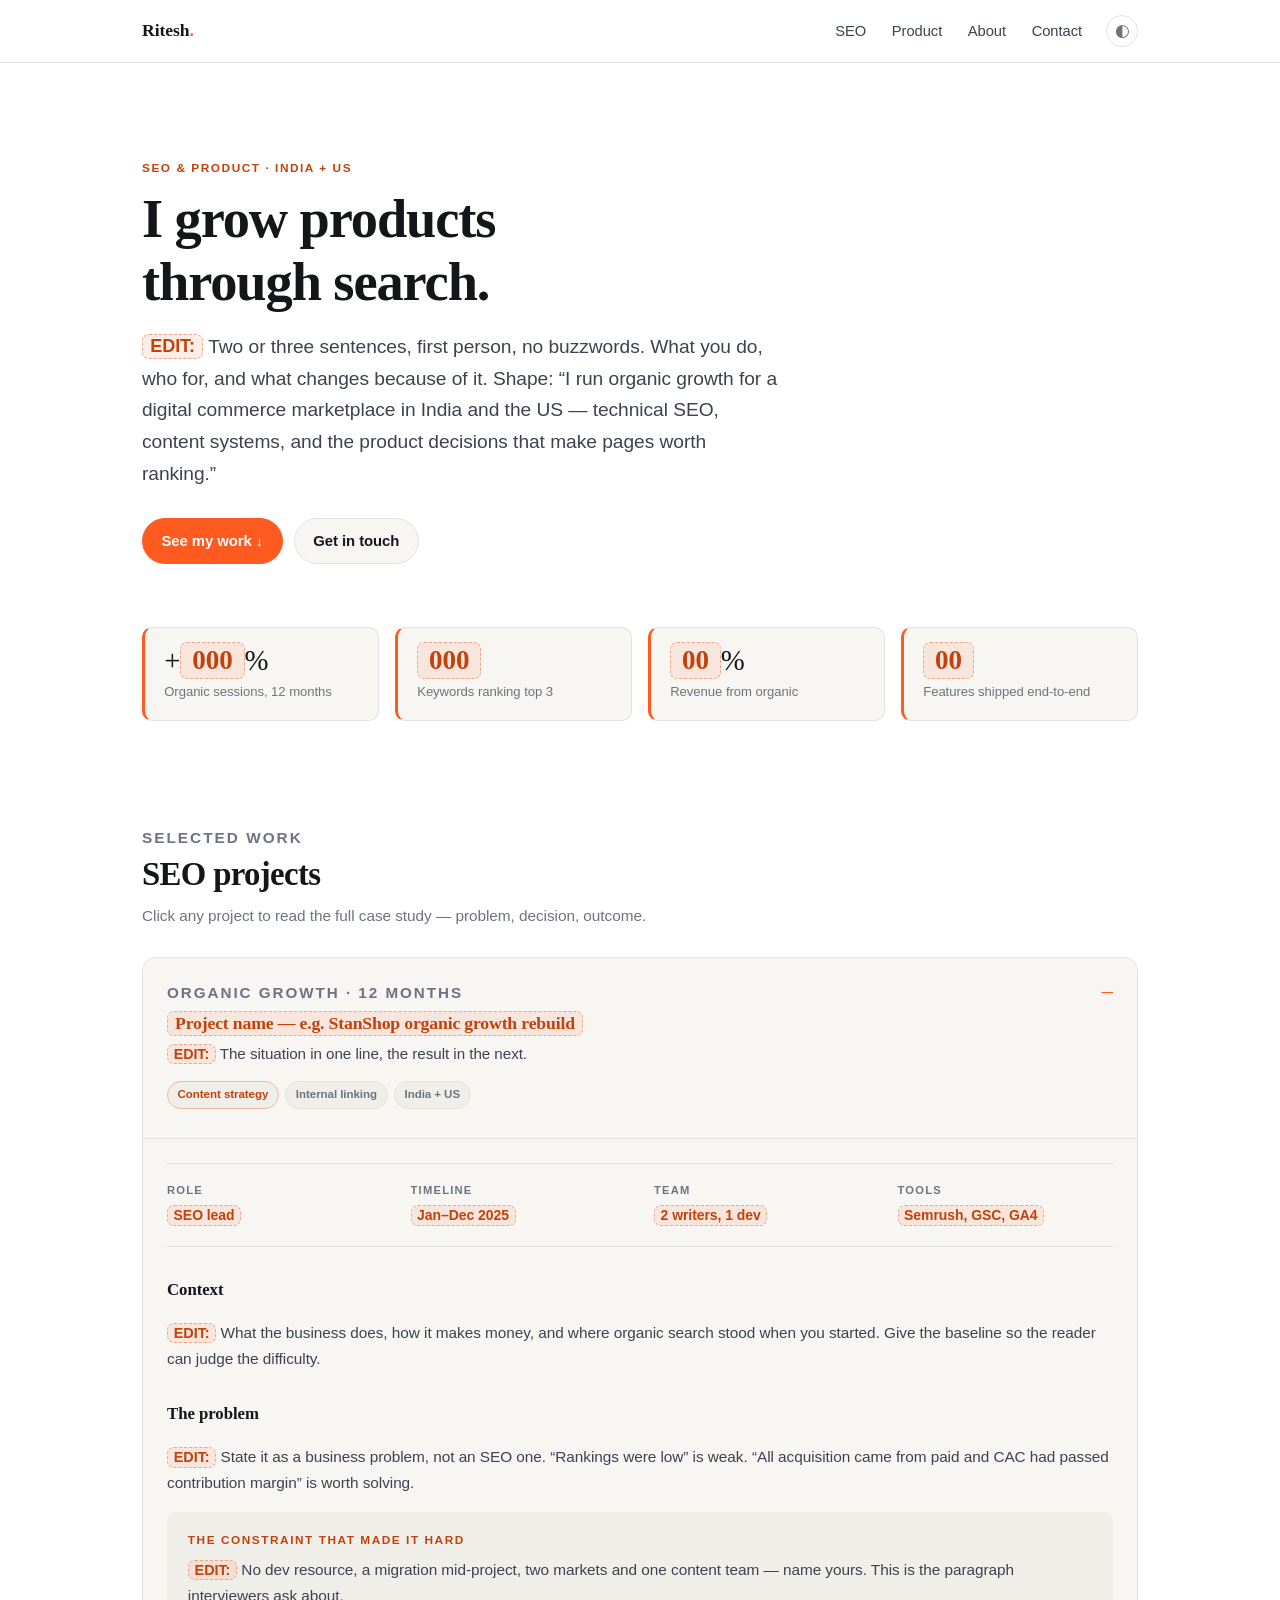
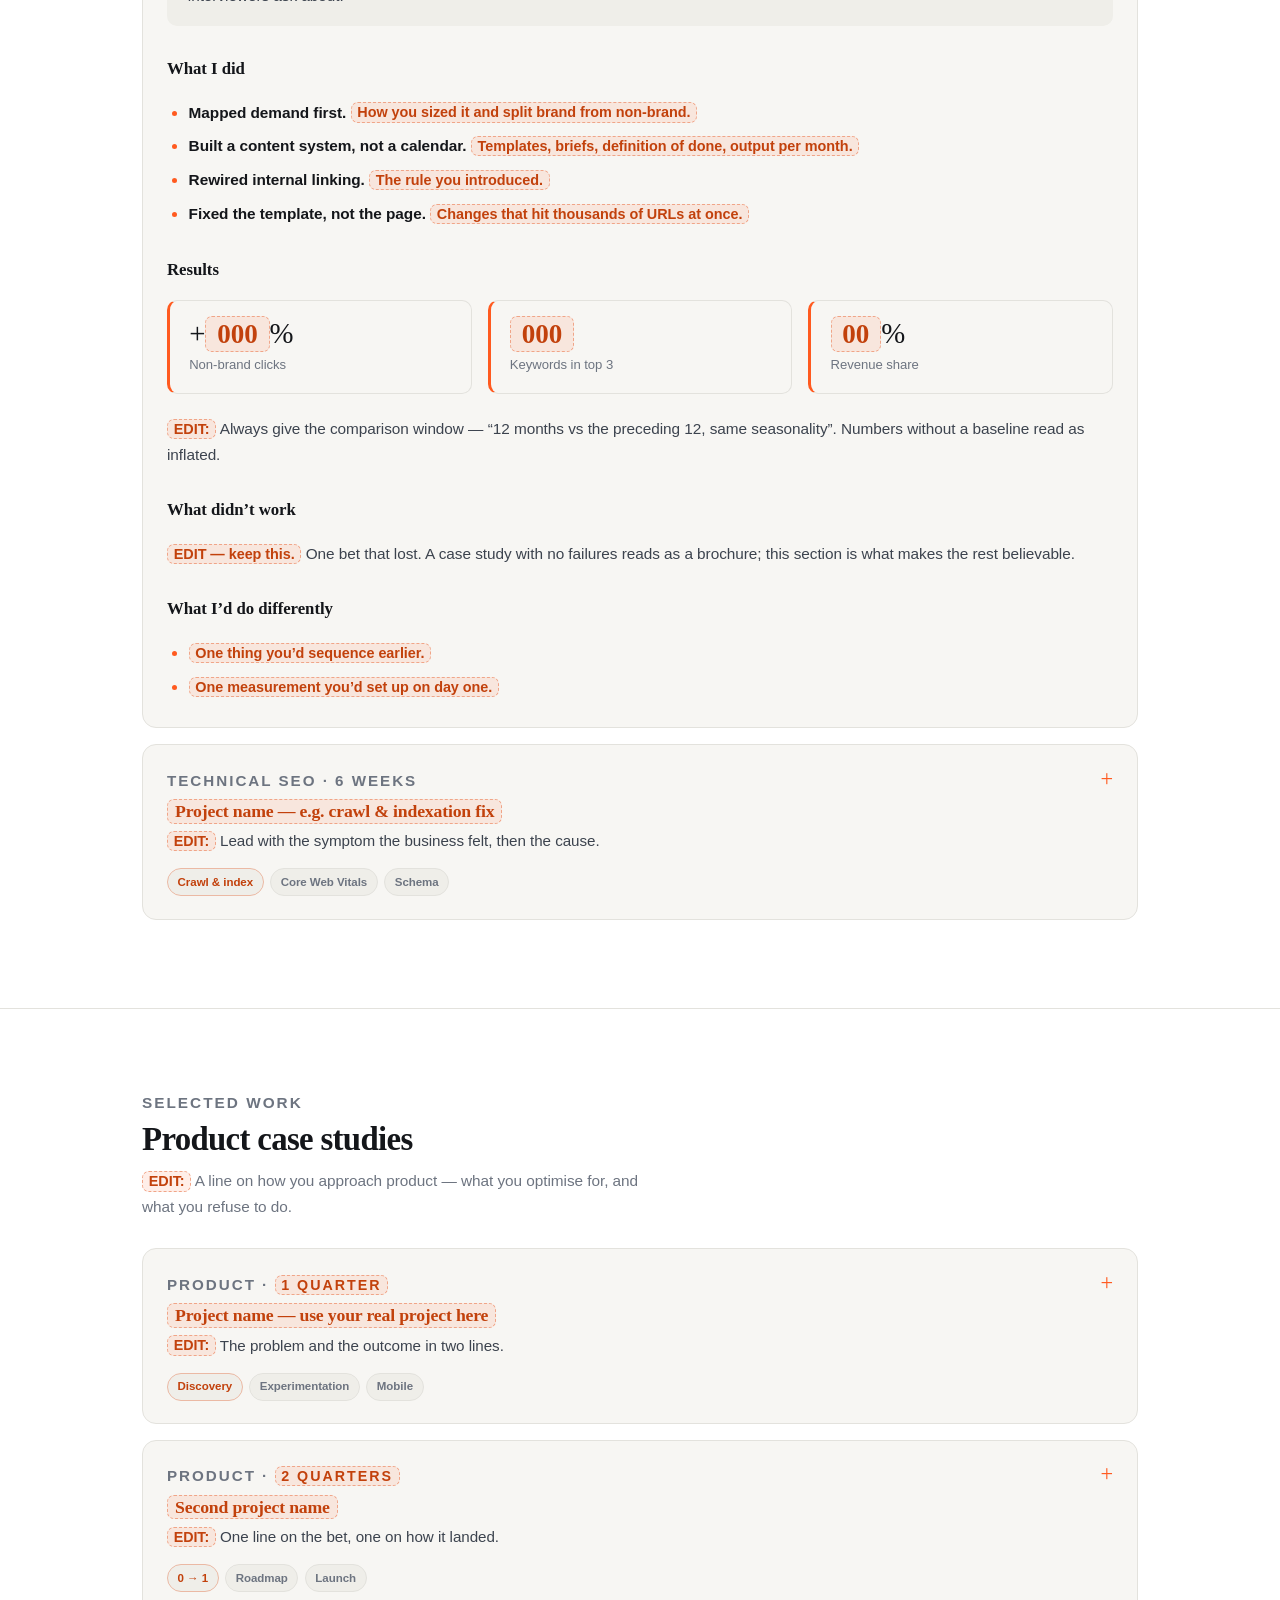
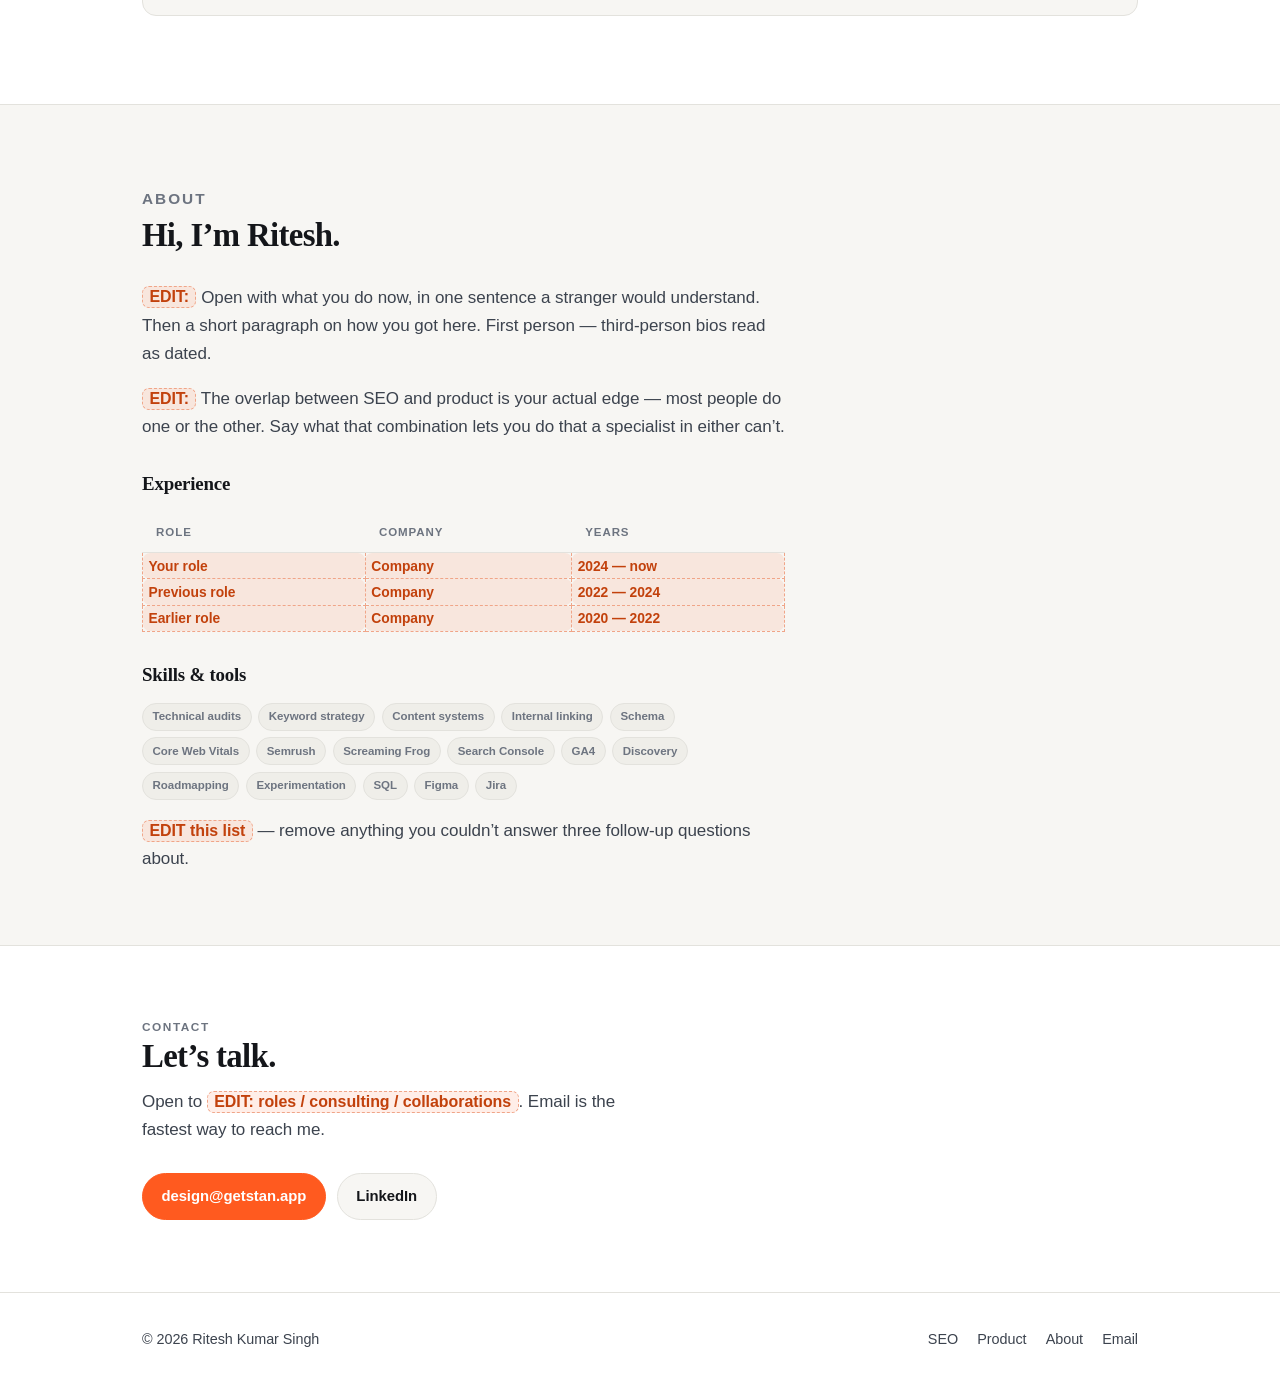
==== index.html @ 9c14f6e9 "Add files via upload" ====
<!doctype html>
<html lang="en">
<head>
<meta charset="utf-8">
<meta name="viewport" content="width=device-width, initial-scale=1">

<!-- ═══════════════════════════════════════════════════════════════════════
     SINGLE-FILE PORTFOLIO — everything is in this one file.
     No folders, no dependencies. Open it, edit it, upload it anywhere.

     TO EDIT: change any text between > and < . Never touch anything
     inside < >. Orange dashed boxes mark every spot that needs your words.
     ═══════════════════════════════════════════════════════════════════════ -->

<title>Ritesh Kumar Singh — SEO &amp; Product Management Portfolio</title>
<meta name="description" content="SEO strategist and product manager. Case studies on organic growth, technical SEO and product decisions — with the reasoning, the trade-offs and the numbers.">
<meta name="author" content="Ritesh Kumar Singh">
<meta name="robots" content="index, follow, max-image-preview:large, max-snippet:-1">
<meta name="theme-color" content="#ff5a1f">

<!-- Live URL. If you attach a custom domain later, change both of these to it. -->
<link rel="canonical" href="https://riteshk-singh.github.io/">
<meta property="og:url" content="https://riteshk-singh.github.io/">
<meta property="og:type" content="website">
<meta property="og:title" content="Ritesh Kumar Singh — SEO &amp; Product Management Portfolio">
<meta property="og:description" content="SEO strategist and product manager. Case studies on organic growth, technical SEO and product decisions.">
<meta name="twitter:card" content="summary_large_image">

<link rel="icon" href="data:image/svg+xml,<svg xmlns='http://www.w3.org/2000/svg' viewBox='0 0 100 100'><rect width='100' height='100' rx='22' fill='%23ff5a1f'/><text x='50' y='72' font-size='62' font-family='Georgia,serif' font-weight='600' fill='white' text-anchor='middle'>R</text></svg>">

<script type="application/ld+json">
{
  "@context": "https://schema.org",
  "@type": "Person",
  "name": "Ritesh Kumar Singh",
  "email": "mailto:design@getstan.app",
  "jobTitle": "SEO Strategist & Product Manager",
  "knowsAbout": ["Search Engine Optimization", "Technical SEO", "Content Strategy", "Product Management", "Growth"],
  "sameAs": ["https://www.linkedin.com/in/CHANGE-ME"]
}
</script>

<style>
/* ── Reset ──────────────────────────────────────────────────────────── */
*,*::before,*::after{box-sizing:border-box}*{margin:0}
html{-webkit-text-size-adjust:100%;scroll-behavior:smooth;scroll-padding-top:72px}
img{display:block;max-width:100%;height:auto}ul,ol{list-style:none;padding:0}
button{font:inherit;color:inherit}
@media (prefers-reduced-motion:reduce){html{scroll-behavior:auto}*{transition:none!important;animation:none!important}}

/* ── Tokens ─────────────────────────────────────────────────────────── */
:root{
  --paper:#fff; --paper-2:#f7f6f3; --paper-3:#efeee9;
  --ink:#14161a; --ink-2:#3c434e; --muted:#6d7480; --line:#e3e2dd;
  --accent:#ff5a1f;        /* ← change this one value to re-skin the site */
  --accent-ink:#c2410c;
  --wrap:1060px; --radius:14px;
  --sans:-apple-system,BlinkMacSystemFont,"Segoe UI",Inter,Roboto,Arial,sans-serif;
  --serif:"Iowan Old Style","Palatino Linotype",Palatino,Georgia,ui-serif,serif;
  --shadow:0 1px 2px rgb(20 22 26/.04),0 8px 24px -12px rgb(20 22 26/.14);
}
@media (prefers-color-scheme:dark){:root:not([data-theme=light]){
  --paper:#0e1013; --paper-2:#16191e; --paper-3:#1e222a;
  --ink:#e9eaec; --ink-2:#b6bcc6; --muted:#878e9a; --line:#262b33;
  --accent-ink:#ff7a45; --shadow:0 1px 2px rgb(0 0 0/.3),0 8px 24px -12px rgb(0 0 0/.6);
}}
:root[data-theme=dark]{
  --paper:#0e1013; --paper-2:#16191e; --paper-3:#1e222a;
  --ink:#e9eaec; --ink-2:#b6bcc6; --muted:#878e9a; --line:#262b33;
  --accent-ink:#ff7a45; --shadow:0 1px 2px rgb(0 0 0/.3),0 8px 24px -12px rgb(0 0 0/.6);
}

/* ── Base ───────────────────────────────────────────────────────────── */
body{background:var(--paper);color:var(--ink);font-family:var(--sans);font-size:17px;
  line-height:1.65;letter-spacing:-.003em;-webkit-font-smoothing:antialiased}
h1,h2,h3{font-family:var(--serif);font-weight:600;line-height:1.15;letter-spacing:-.02em}
h1{font-size:clamp(2.1rem,5.2vw,3.4rem)}
h2{font-size:clamp(1.5rem,3.2vw,2.05rem)}
h3{font-size:1.18rem;letter-spacing:-.01em}
p,li{color:var(--ink-2)}
strong{color:var(--ink);font-weight:600}
a{color:inherit;text-decoration-color:color-mix(in srgb,var(--accent) 55%,transparent);text-underline-offset:3px}
a:hover{text-decoration-color:var(--accent)}
:focus-visible{outline:2px solid var(--accent);outline-offset:3px;border-radius:4px}
hr{border:0;border-top:1px solid var(--line);margin:0}

.wrap{width:100%;max-width:var(--wrap);margin-inline:auto;padding-inline:clamp(1.15rem,4vw,2rem)}
section{padding-block:clamp(3rem,7vw,4.5rem)}
.eyebrow{font-size:.74rem;font-weight:650;letter-spacing:.13em;text-transform:uppercase;color:var(--muted)}
.skip{position:absolute;left:-9999px;background:var(--ink);color:var(--paper);padding:.6rem 1rem;z-index:99}
.skip:focus{left:0;top:0}

/* ── Header ─────────────────────────────────────────────────────────── */
.site-head{position:sticky;top:0;z-index:50;background:color-mix(in srgb,var(--paper) 88%,transparent);
  backdrop-filter:saturate(180%) blur(12px);border-bottom:1px solid var(--line)}
.head-inner{display:flex;align-items:center;gap:1.5rem;height:62px}
.brand{font-family:var(--serif);font-size:1.1rem;font-weight:600;text-decoration:none}
.brand span{color:var(--accent)}
.site-head nav{margin-left:auto}
.site-head ul{display:flex;gap:clamp(.85rem,3vw,1.6rem)}
.site-head nav a{font-size:.92rem;color:var(--ink-2);text-decoration:none}
.site-head nav a:hover{color:var(--ink)}
.theme-btn{background:none;border:1px solid var(--line);border-radius:999px;width:32px;height:32px;
  cursor:pointer;color:var(--muted);display:grid;place-items:center;flex:none}
.theme-btn:hover{color:var(--ink);border-color:var(--muted)}
@media (max-width:560px){.site-head nav a{font-size:.85rem}}

/* ── Hero ───────────────────────────────────────────────────────────── */
.hero{padding-block:clamp(3.5rem,9vw,6rem) clamp(1.5rem,4vw,2.5rem)}
.hero h1{margin-block:.6rem 1.1rem;max-width:16ch}
.hero .lede{font-size:clamp(1.05rem,2.2vw,1.2rem);max-width:60ch}
.hero .eyebrow{color:var(--accent-ink)}

.actions{display:flex;flex-wrap:wrap;gap:.7rem;margin-top:1.8rem}
.btn{display:inline-flex;align-items:center;gap:.45rem;padding:.62rem 1.15rem;border-radius:999px;
  font-size:.93rem;font-weight:550;text-decoration:none;border:1px solid var(--line);
  background:var(--paper-2);color:var(--ink);transition:transform .15s,border-color .15s}
.btn:hover{transform:translateY(-1px);border-color:var(--muted)}
.btn-primary{background:var(--accent);border-color:var(--accent);color:#fff}
.btn-primary:hover{background:color-mix(in srgb,var(--accent) 88%,#000)}

/* ── Metrics ────────────────────────────────────────────────────────── */
.metrics{display:grid;gap:1rem;grid-template-columns:repeat(auto-fit,minmax(165px,1fr));margin-block:1.4rem}
.metric{border:1px solid var(--line);border-left:3px solid var(--accent);border-radius:10px;
  padding:1.05rem 1.2rem;background:var(--paper-2)}
.metric .n{font-family:var(--serif);font-size:1.8rem;line-height:1.1;color:var(--ink)}
.metric .l{font-size:.82rem;color:var(--muted);margin-top:.3rem}

/* ── Section heads ──────────────────────────────────────────────────── */
.sec-head{margin-bottom:1.8rem}
.sec-head h2{margin-top:.35rem}
.sec-head p{color:var(--muted);font-size:.96rem;margin-top:.6rem;max-width:60ch}

/* ── Case studies (click to expand) ─────────────────────────────────── */
.case{border:1px solid var(--line);border-radius:var(--radius);background:var(--paper-2);
  margin-bottom:1rem;overflow:hidden;transition:border-color .18s,box-shadow .18s}
.case:hover{border-color:color-mix(in srgb,var(--accent) 35%,var(--line));box-shadow:var(--shadow)}
.case>summary{padding:1.4rem 1.5rem;cursor:pointer;list-style:none;display:block;position:relative}
.case>summary::-webkit-details-marker{display:none}
.case>summary::after{content:"+";position:absolute;right:1.5rem;top:1.4rem;font-size:1.4rem;
  color:var(--accent);line-height:1;font-family:var(--serif)}
.case[open]>summary::after{content:"–"}
.case>summary h3{margin:.45rem 2rem .4rem 0}
.case>summary p{font-size:.95rem}
.tags{display:flex;flex-wrap:wrap;gap:.4rem;margin-top:.9rem}
.tag{font-size:.72rem;font-weight:600;padding:.22rem .6rem;border-radius:999px;
  background:var(--paper-3);color:var(--muted);border:1px solid var(--line)}
.tag-a{color:var(--accent-ink);border-color:color-mix(in srgb,var(--accent) 30%,var(--line))}
.case-body{padding:0 1.5rem 1.75rem;border-top:1px solid var(--line);margin-top:.4rem;padding-top:1.5rem}
.case-body>*+*{margin-top:1.05rem}
.case-body h4{font-family:var(--serif);font-size:1.05rem;font-weight:600;margin-top:1.8rem;color:var(--ink)}
.case-body ul li{position:relative;padding-left:1.35rem;margin-top:.5rem;font-size:.96rem}
.case-body ul li::before{content:"";position:absolute;left:.3rem;top:.72em;width:5px;height:5px;
  border-radius:50%;background:var(--accent)}
.case-body p{font-size:.96rem}

.facts{display:grid;gap:.9rem 1.75rem;grid-template-columns:repeat(auto-fit,minmax(125px,1fr));
  padding:1.1rem 0;border-block:1px solid var(--line)}
.facts dt{font-size:.7rem;font-weight:650;letter-spacing:.11em;text-transform:uppercase;color:var(--muted)}
.facts dd{margin:.25rem 0 0;font-size:.93rem;color:var(--ink)}

.callout{background:var(--paper-3);border-radius:10px;padding:1.15rem 1.3rem}
.callout .eyebrow{display:block;margin-bottom:.4rem;color:var(--accent-ink)}

.table-scroll{overflow-x:auto;-webkit-overflow-scrolling:touch}
table{border-collapse:collapse;width:100%;min-width:440px;font-size:.92rem}
th,td{text-align:left;padding:.65rem .85rem;border-bottom:1px solid var(--line)}
th{font-size:.72rem;letter-spacing:.08em;text-transform:uppercase;color:var(--muted);font-weight:650}
td{color:var(--ink-2)}

/* ── About / contact ────────────────────────────────────────────────── */
.strip{background:var(--paper-2);border-block:1px solid var(--line)}
.prose{max-width:68ch}.prose>*+*{margin-top:1.1rem}
.prose h3{margin-top:2rem}

/* ── Footer ─────────────────────────────────────────────────────────── */
.site-foot{border-top:1px solid var(--line);padding-block:2.2rem;font-size:.9rem;color:var(--muted)}
.foot-inner{display:flex;flex-wrap:wrap;gap:1rem 2rem;justify-content:space-between;align-items:center}
.site-foot ul{display:flex;gap:1.2rem;flex-wrap:wrap}
.site-foot a{text-decoration:none}.site-foot a:hover{color:var(--ink)}

/* ── Placeholder marker — delete these spans as you fill content in ─── */
.todo{background:color-mix(in srgb,var(--accent) 10%,transparent);
  border:1px dashed color-mix(in srgb,var(--accent) 45%,var(--line));border-radius:7px;
  padding:.08em .4em;color:var(--accent-ink);font-size:.94em;font-weight:550}

@media print{.site-head,.site-foot,.theme-btn,.actions{display:none}
  .case-body{display:block!important}body{font-size:11pt}}
</style>
</head>

<body>
<a class="skip" href="#main">Skip to content</a>

<header class="site-head">
  <div class="wrap head-inner">
    <a class="brand" href="#top">Ritesh<span>.</span></a>
    <nav aria-label="Primary">
      <ul>
        <li><a href="#seo">SEO</a></li>
        <li><a href="#product">Product</a></li>
        <li><a href="#about">About</a></li>
        <li><a href="#contact">Contact</a></li>
      </ul>
    </nav>
    <button class="theme-btn" type="button" aria-label="Switch colour theme" title="Light / dark">◐</button>
  </div>
</header>

<main id="main">

<!-- ══ HERO ═══════════════════════════════════════════════════════════ -->
<section class="hero" id="top">
  <div class="wrap">
    <p class="eyebrow">SEO &amp; Product · India + US</p>
    <h1>I grow products through search.</h1>
    <p class="lede">
      <span class="todo">EDIT:</span> Two or three sentences, first person, no buzzwords. What you do, who for,
      and what changes because of it. Shape: “I run organic growth for a digital commerce marketplace in India
      and the US — technical SEO, content systems, and the product decisions that make pages worth ranking.”
    </p>
    <div class="actions">
      <a class="btn btn-primary" href="#seo">See my work ↓</a>
      <a class="btn" href="mailto:design@getstan.app">Get in touch</a>
    </div>
  </div>
</section>

<!-- ══ PROOF NUMBERS ══════════════════════════════════════════════════
     Recruiters scan these first. Every number must survive an interview. -->
<div class="wrap">
  <div class="metrics">
    <div class="metric"><div class="n">+<span class="todo">000</span>%</div><div class="l">Organic sessions, 12 months</div></div>
    <div class="metric"><div class="n"><span class="todo">000</span></div><div class="l">Keywords ranking top 3</div></div>
    <div class="metric"><div class="n"><span class="todo">00</span>%</div><div class="l">Revenue from organic</div></div>
    <div class="metric"><div class="n"><span class="todo">00</span></div><div class="l">Features shipped end-to-end</div></div>
  </div>
</div>

<!-- ══ SEO WORK ═══════════════════════════════════════════════════════ -->
<section id="seo">
  <div class="wrap">
    <div class="sec-head">
      <p class="eyebrow">Selected work</p>
      <h2>SEO projects</h2>
      <p>Click any project to read the full case study — problem, decision, outcome.</p>
    </div>

    <!-- ▼ COPY this whole <details> block to add another project ▼ -->
    <details class="case" open>
      <summary>
        <p class="eyebrow">Organic growth · 12 months</p>
        <h3><span class="todo">Project name — e.g. StanShop organic growth rebuild</span></h3>
        <p><span class="todo">EDIT:</span> The situation in one line, the result in the next.</p>
        <div class="tags"><span class="tag tag-a">Content strategy</span><span class="tag">Internal linking</span><span class="tag">India + US</span></div>
      </summary>

      <div class="case-body">
        <dl class="facts">
          <div><dt>Role</dt><dd><span class="todo">SEO lead</span></dd></div>
          <div><dt>Timeline</dt><dd><span class="todo">Jan–Dec 2025</span></dd></div>
          <div><dt>Team</dt><dd><span class="todo">2 writers, 1 dev</span></dd></div>
          <div><dt>Tools</dt><dd><span class="todo">Semrush, GSC, GA4</span></dd></div>
        </dl>

        <h4>Context</h4>
        <p><span class="todo">EDIT:</span> What the business does, how it makes money, and where organic search
          stood when you started. Give the baseline so the reader can judge the difficulty.</p>

        <h4>The problem</h4>
        <p><span class="todo">EDIT:</span> State it as a business problem, not an SEO one. “Rankings were low”
          is weak. “All acquisition came from paid and CAC had passed contribution margin” is worth solving.</p>

        <div class="callout">
          <span class="eyebrow">The constraint that made it hard</span>
          <p><span class="todo">EDIT:</span> No dev resource, a migration mid-project, two markets and one
            content team — name yours. This is the paragraph interviewers ask about.</p>
        </div>

        <h4>What I did</h4>
        <ul>
          <li><strong>Mapped demand first.</strong> <span class="todo">How you sized it and split brand from non-brand.</span></li>
          <li><strong>Built a content system, not a calendar.</strong> <span class="todo">Templates, briefs, definition of done, output per month.</span></li>
          <li><strong>Rewired internal linking.</strong> <span class="todo">The rule you introduced.</span></li>
          <li><strong>Fixed the template, not the page.</strong> <span class="todo">Changes that hit thousands of URLs at once.</span></li>
        </ul>

        <h4>Results</h4>
        <div class="metrics">
          <div class="metric"><div class="n">+<span class="todo">000</span>%</div><div class="l">Non-brand clicks</div></div>
          <div class="metric"><div class="n"><span class="todo">000</span></div><div class="l">Keywords in top 3</div></div>
          <div class="metric"><div class="n"><span class="todo">00</span>%</div><div class="l">Revenue share</div></div>
        </div>
        <p><span class="todo">EDIT:</span> Always give the comparison window — “12 months vs the preceding 12,
          same seasonality”. Numbers without a baseline read as inflated.</p>

        <h4>What didn’t work</h4>
        <p><span class="todo">EDIT — keep this.</span> One bet that lost. A case study with no failures reads
          as a brochure; this section is what makes the rest believable.</p>

        <h4>What I’d do differently</h4>
        <ul>
          <li><span class="todo">One thing you’d sequence earlier.</span></li>
          <li><span class="todo">One measurement you’d set up on day one.</span></li>
        </ul>
      </div>
    </details>

    <details class="case">
      <summary>
        <p class="eyebrow">Technical SEO · 6 weeks</p>
        <h3><span class="todo">Project name — e.g. crawl &amp; indexation fix</span></h3>
        <p><span class="todo">EDIT:</span> Lead with the symptom the business felt, then the cause.</p>
        <div class="tags"><span class="tag tag-a">Crawl &amp; index</span><span class="tag">Core Web Vitals</span><span class="tag">Schema</span></div>
      </summary>

      <div class="case-body">
        <dl class="facts">
          <div><dt>Role</dt><dd><span class="todo">Technical SEO owner</span></dd></div>
          <div><dt>Timeline</dt><dd><span class="todo">6 weeks</span></dd></div>
          <div><dt>Scope</dt><dd><span class="todo">~40,000 URLs</span></dd></div>
          <div><dt>Tools</dt><dd><span class="todo">Screaming Frog, GSC, logs</span></dd></div>
        </dl>

        <h4>The symptom</h4>
        <p><span class="todo">EDIT:</span> What was observably wrong, in words a non-SEO would use.</p>

        <h4>How I diagnosed it</h4>
        <ul>
          <li><span class="todo">Segmented Googlebot hits by URL pattern from server logs.</span></li>
          <li><span class="todo">Compared crawled-vs-indexed against the priority URL list.</span></li>
          <li><span class="todo">Quantified the waste as a percentage of crawl requests.</span></li>
        </ul>
        <p>Show the reasoning chain — anyone can list findings; the value is in how you narrowed it down.</p>

        <div class="callout">
          <span class="eyebrow">Root cause</span>
          <p><span class="todo">EDIT:</span> One sentence. Faceted URLs, missing canonicals, soft 404s from a
            JS route — whatever it actually was.</p>
        </div>

        <h4>The fixes, in priority order</h4>
        <div class="table-scroll">
          <table>
            <thead><tr><th>Issue</th><th>Fix</th><th>Effort</th><th>Impact</th></tr></thead>
            <tbody>
              <tr><td class="todo">Issue 1</td><td class="todo">What you did</td><td>S</td><td>High</td></tr>
              <tr><td class="todo">Issue 2</td><td class="todo">What you did</td><td>M</td><td>High</td></tr>
              <tr><td class="todo">Issue 3</td><td class="todo">What you did</td><td>S</td><td>Med</td></tr>
            </tbody>
          </table>
        </div>
        <p><span class="todo">EDIT:</span> Say how you sequenced these. Prioritisation is the skill being
          assessed, not the list itself.</p>

        <h4>Results</h4>
        <div class="metrics">
          <div class="metric"><div class="n">−<span class="todo">00</span>%</div><div class="l">Crawl waste</div></div>
          <div class="metric"><div class="n"><span class="todo">0</span> days</div><div class="l">New page → indexed</div></div>
          <div class="metric"><div class="n"><span class="todo">0.0</span>s</div><div class="l">Mobile LCP</div></div>
        </div>

        <h4>How I stopped it regressing</h4>
        <p><span class="todo">EDIT:</span> The monitoring or release-process change you put in place.</p>
      </div>
    </details>

  </div>
</section>

<hr>

<!-- ══ PRODUCT WORK ═══════════════════════════════════════════════════ -->
<section id="product">
  <div class="wrap">
    <div class="sec-head">
      <p class="eyebrow">Selected work</p>
      <h2>Product case studies</h2>
      <p><span class="todo">EDIT:</span> A line on how you approach product — what you optimise for, and what
        you refuse to do.</p>
    </div>

    <details class="case">
      <summary>
        <p class="eyebrow">Product · <span class="todo">1 quarter</span></p>
        <h3><span class="todo">Project name — use your real project here</span></h3>
        <p><span class="todo">EDIT:</span> The problem and the outcome in two lines.</p>
        <div class="tags"><span class="tag tag-a">Discovery</span><span class="tag">Experimentation</span><span class="tag">Mobile</span></div>
      </summary>

      <div class="case-body">
        <dl class="facts">
          <div><dt>Role</dt><dd><span class="todo">Product manager</span></dd></div>
          <div><dt>Timeline</dt><dd><span class="todo">10 weeks</span></dd></div>
          <div><dt>Team</dt><dd><span class="todo">3 eng, 1 design</span></dd></div>
          <div><dt>Primary metric</dt><dd><span class="todo">The one number</span></dd></div>
        </dl>

        <h4>Context</h4>
        <p><span class="todo">EDIT:</span> The product, the users, and where this work sat in the strategy.</p>

        <h4>The problem</h4>
        <p><span class="todo">EDIT:</span> A user problem with a business cost attached — “X% dropped here,
          worth ₹Y a month in abandoned intent”.</p>

        <h4>Discovery</h4>
        <ul>
          <li><strong>Quant:</strong> <span class="todo">what the data said, by segment.</span></li>
          <li><strong>Qual:</strong> <span class="todo">interviews or recordings — what you heard.</span></li>
          <li><strong>Support:</strong> <span class="todo">ticket themes in users’ own words.</span></li>
        </ul>

        <div class="callout">
          <span class="eyebrow">The insight</span>
          <p><span class="todo">EDIT:</span> The non-obvious thing that changed the plan. If it’s “users want
            it simpler”, dig further — that’s an assumption, not a finding.</p>
        </div>

        <h4>What I decided <em>not</em> to build</h4>
        <p><span class="todo">EDIT — keep this.</span> Two or three things you cut and why. Showing what you
          said no to is more convincing than any feature list.</p>

        <h4>What shipped</h4>
        <p><span class="todo">EDIT:</span> Describe it so a reader can picture it, then explain the one or two
          decisions that were genuinely contested.</p>

        <h4>How I measured it</h4>
        <p><span class="todo">EDIT:</span> Primary metric, guardrail metrics, split, duration. Naming a
          guardrail signals seniority faster than any result does.</p>
        <div class="metrics">
          <div class="metric"><div class="n"><span class="todo">+0.0pp</span></div><div class="l"><span class="todo">Primary metric</span></div></div>
          <div class="metric"><div class="n"><span class="todo">−00%</span></div><div class="l"><span class="todo">Secondary</span></div></div>
          <div class="metric"><div class="n"><span class="todo">₹0.0L</span></div><div class="l"><span class="todo">Business impact</span></div></div>
        </div>

        <h4>What went wrong</h4>
        <p><span class="todo">EDIT — keep this.</span> The variant that lost, the week you lost to a bug, the
          segment that got worse — and what you did about it.</p>

        <h4>Takeaways</h4>
        <ul>
          <li><span class="todo">What transferred to other work.</span></li>
          <li><span class="todo">The belief you changed.</span></li>
        </ul>
      </div>
    </details>

    <details class="case">
      <summary>
        <p class="eyebrow">Product · <span class="todo">2 quarters</span></p>
        <h3><span class="todo">Second project name</span></h3>
        <p><span class="todo">EDIT:</span> One line on the bet, one on how it landed.</p>
        <div class="tags"><span class="tag tag-a">0 → 1</span><span class="tag">Roadmap</span><span class="tag">Launch</span></div>
      </summary>

      <div class="case-body">
        <dl class="facts">
          <div><dt>Role</dt><dd><span class="todo">Category owner</span></dd></div>
          <div><dt>Timeline</dt><dd><span class="todo">Idea → launch</span></dd></div>
          <div><dt>Team</dt><dd><span class="todo">4 eng, 1 design</span></dd></div>
          <div><dt>Success metric</dt><dd><span class="todo">Weekly transacting users</span></dd></div>
        </dl>

        <h4>The bet</h4>
        <p><span class="todo">EDIT:</span> Why this, why now, and what had to be true for it to work. Write the
          assumptions as testable statements.</p>

        <h4>How I sized it</h4>
        <p><span class="todo">EDIT:</span> Search volume, user requests, a fake-door test, competitor pricing.
          Show the arithmetic even if rough — a defensible estimate beats a precise-looking one.</p>

        <h4>What made v1, and what didn’t</h4>
        <p><span class="todo">EDIT:</span> The scope cut, explicitly, with the reasoning behind it.</p>

        <div class="callout">
          <span class="eyebrow">Kill criteria, set before launch</span>
          <p><span class="todo">EDIT:</span> The numbers at which you’d have stopped. Almost no portfolio
            includes these — stating them is a strong seniority signal.</p>
        </div>

        <h4>Ninety days in</h4>
        <div class="metrics">
          <div class="metric"><div class="n"><span class="todo">0,000</span></div><div class="l">Weekly active buyers</div></div>
          <div class="metric"><div class="n"><span class="todo">00</span>%</div><div class="l">Repeat rate, month 3</div></div>
          <div class="metric"><div class="n"><span class="todo">₹0.0Cr</span></div><div class="l">Annualised run rate</div></div>
        </div>

        <h4>What I got wrong</h4>
        <p><span class="todo">EDIT — keep this.</span> The assumption that failed, how long it took to notice,
          and what it cost.</p>
      </div>
    </details>

  </div>
</section>

<!-- ══ ABOUT ══════════════════════════════════════════════════════════ -->
<section id="about" class="strip">
  <div class="wrap">
    <div class="sec-head"><p class="eyebrow">About</p><h2>Hi, I’m Ritesh.</h2></div>
    <div class="prose">
      <p><span class="todo">EDIT:</span> Open with what you do now, in one sentence a stranger would
        understand. Then a short paragraph on how you got here. First person — third-person bios read as dated.</p>
      <p><span class="todo">EDIT:</span> The overlap between SEO and product is your actual edge — most people
        do one or the other. Say what that combination lets you do that a specialist in either can’t.</p>

      <h3>Experience</h3>
      <div class="table-scroll">
        <table>
          <thead><tr><th>Role</th><th>Company</th><th>Years</th></tr></thead>
          <tbody>
            <tr><td class="todo">Your role</td><td class="todo">Company</td><td class="todo">2024 — now</td></tr>
            <tr><td class="todo">Previous role</td><td class="todo">Company</td><td class="todo">2022 — 2024</td></tr>
            <tr><td class="todo">Earlier role</td><td class="todo">Company</td><td class="todo">2020 — 2022</td></tr>
          </tbody>
        </table>
      </div>

      <h3>Skills &amp; tools</h3>
      <div class="tags">
        <span class="tag">Technical audits</span><span class="tag">Keyword strategy</span>
        <span class="tag">Content systems</span><span class="tag">Internal linking</span>
        <span class="tag">Schema</span><span class="tag">Core Web Vitals</span>
        <span class="tag">Semrush</span><span class="tag">Screaming Frog</span>
        <span class="tag">Search Console</span><span class="tag">GA4</span>
        <span class="tag">Discovery</span><span class="tag">Roadmapping</span>
        <span class="tag">Experimentation</span><span class="tag">SQL</span>
        <span class="tag">Figma</span><span class="tag">Jira</span>
      </div>
      <p style="margin-top:1.1rem"><span class="todo">EDIT this list</span> — remove anything you couldn’t
        answer three follow-up questions about.</p>
    </div>
  </div>
</section>

<!-- ══ CONTACT ════════════════════════════════════════════════════════ -->
<section id="contact">
  <div class="wrap">
    <p class="eyebrow">Contact</p>
    <h2>Let’s talk.</h2>
    <p style="margin-top:.8rem;max-width:52ch">Open to
      <span class="todo">EDIT: roles / consulting / collaborations</span>. Email is the fastest way to reach me.</p>
    <div class="actions">
      <a class="btn btn-primary" href="mailto:design@getstan.app">design@getstan.app</a>
      <a class="btn" href="https://www.linkedin.com/in/CHANGE-ME" rel="me noopener">LinkedIn</a>
    </div>
  </div>
</section>

</main>

<footer class="site-foot">
  <div class="wrap foot-inner">
    <p>© <span id="yr">2026</span> Ritesh Kumar Singh</p>
    <ul>
      <li><a href="#seo">SEO</a></li>
      <li><a href="#product">Product</a></li>
      <li><a href="#about">About</a></li>
      <li><a href="mailto:design@getstan.app">Email</a></li>
    </ul>
  </div>
</footer>

<script>
/* Light/dark toggle + footer year. The page works fine without this. */
(function(){
  var r=document.documentElement,s=null;
  try{s=localStorage.getItem('theme')}catch(e){}
  if(s==='dark'||s==='light')r.setAttribute('data-theme',s);
  document.querySelector('.theme-btn').addEventListener('click',function(){
    var dark=r.getAttribute('data-theme')==='dark'||(!r.hasAttribute('data-theme')&&
      matchMedia('(prefers-color-scheme:dark)').matches);
    var n=dark?'light':'dark';
    r.setAttribute('data-theme',n);
    try{localStorage.setItem('theme',n)}catch(e){}
  });
  document.getElementById('yr').textContent=new Date().getFullYear();
})();
</script>
</body>
</html>
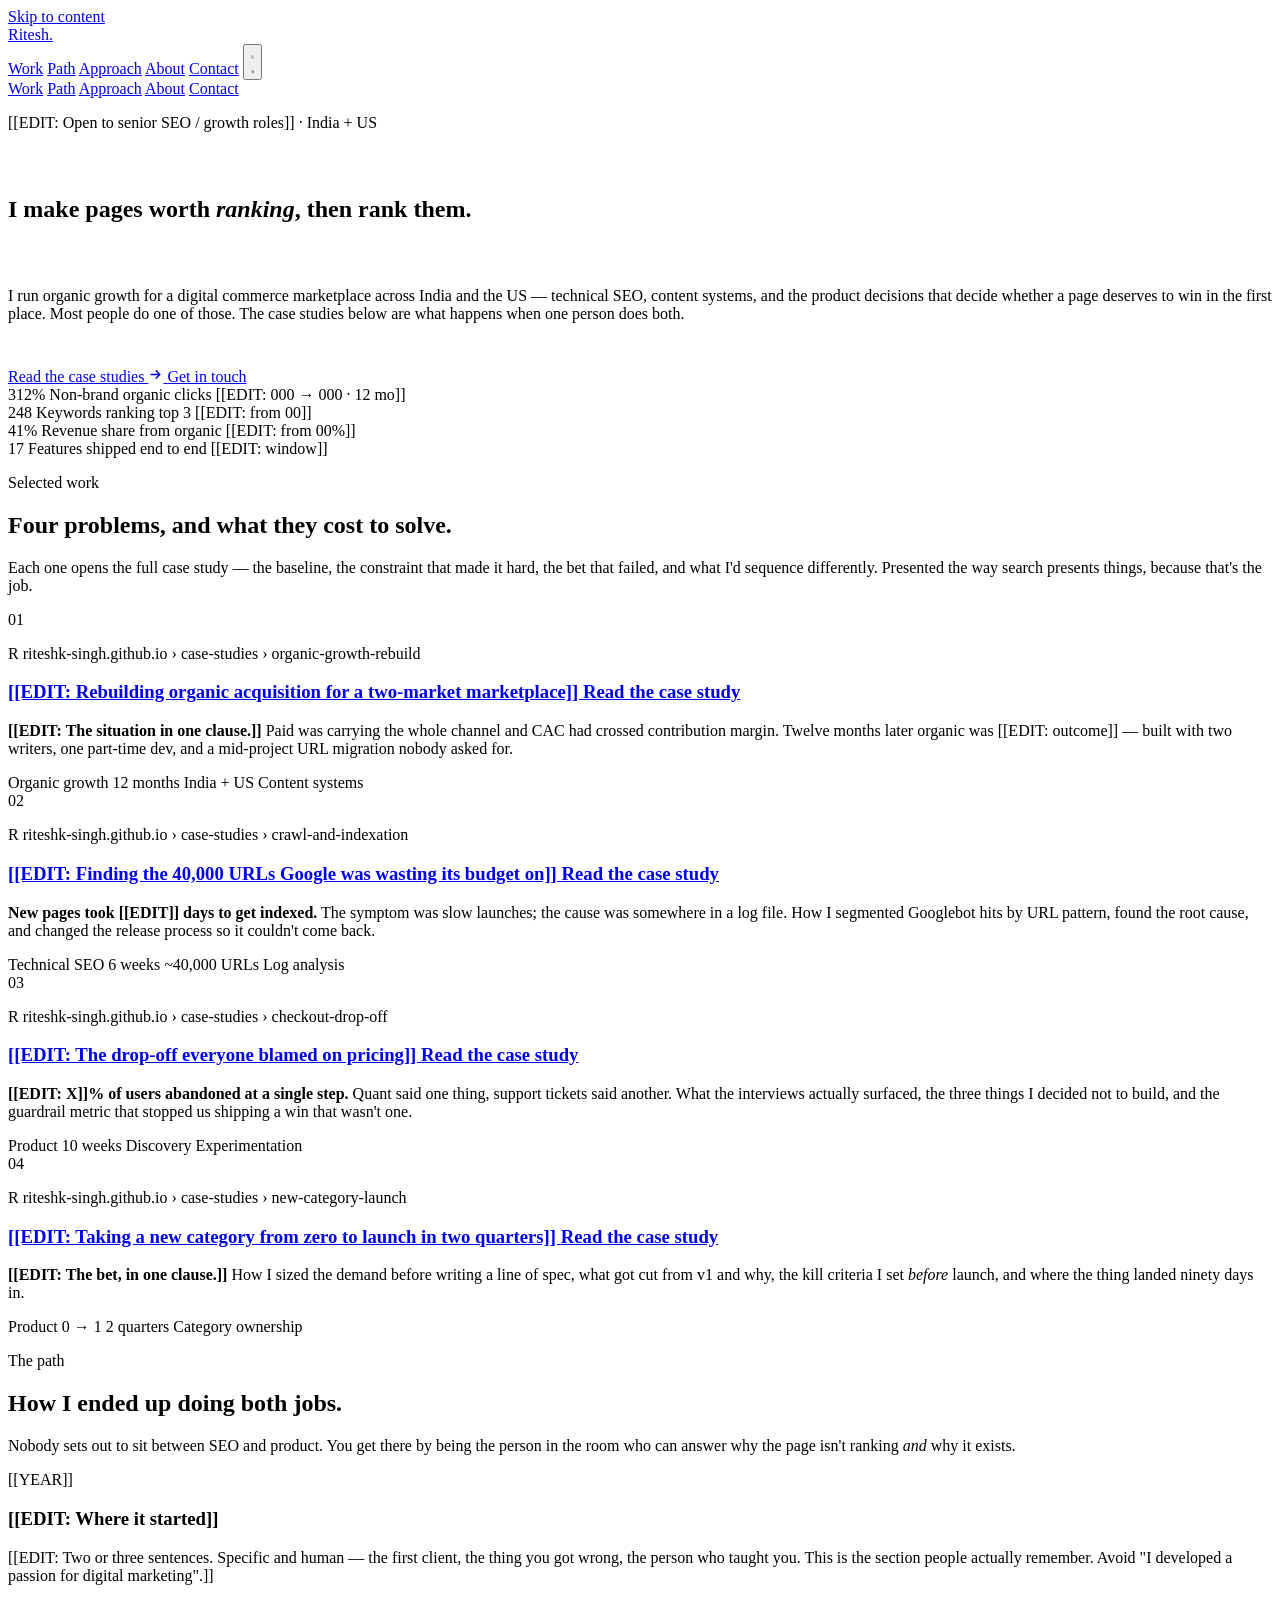
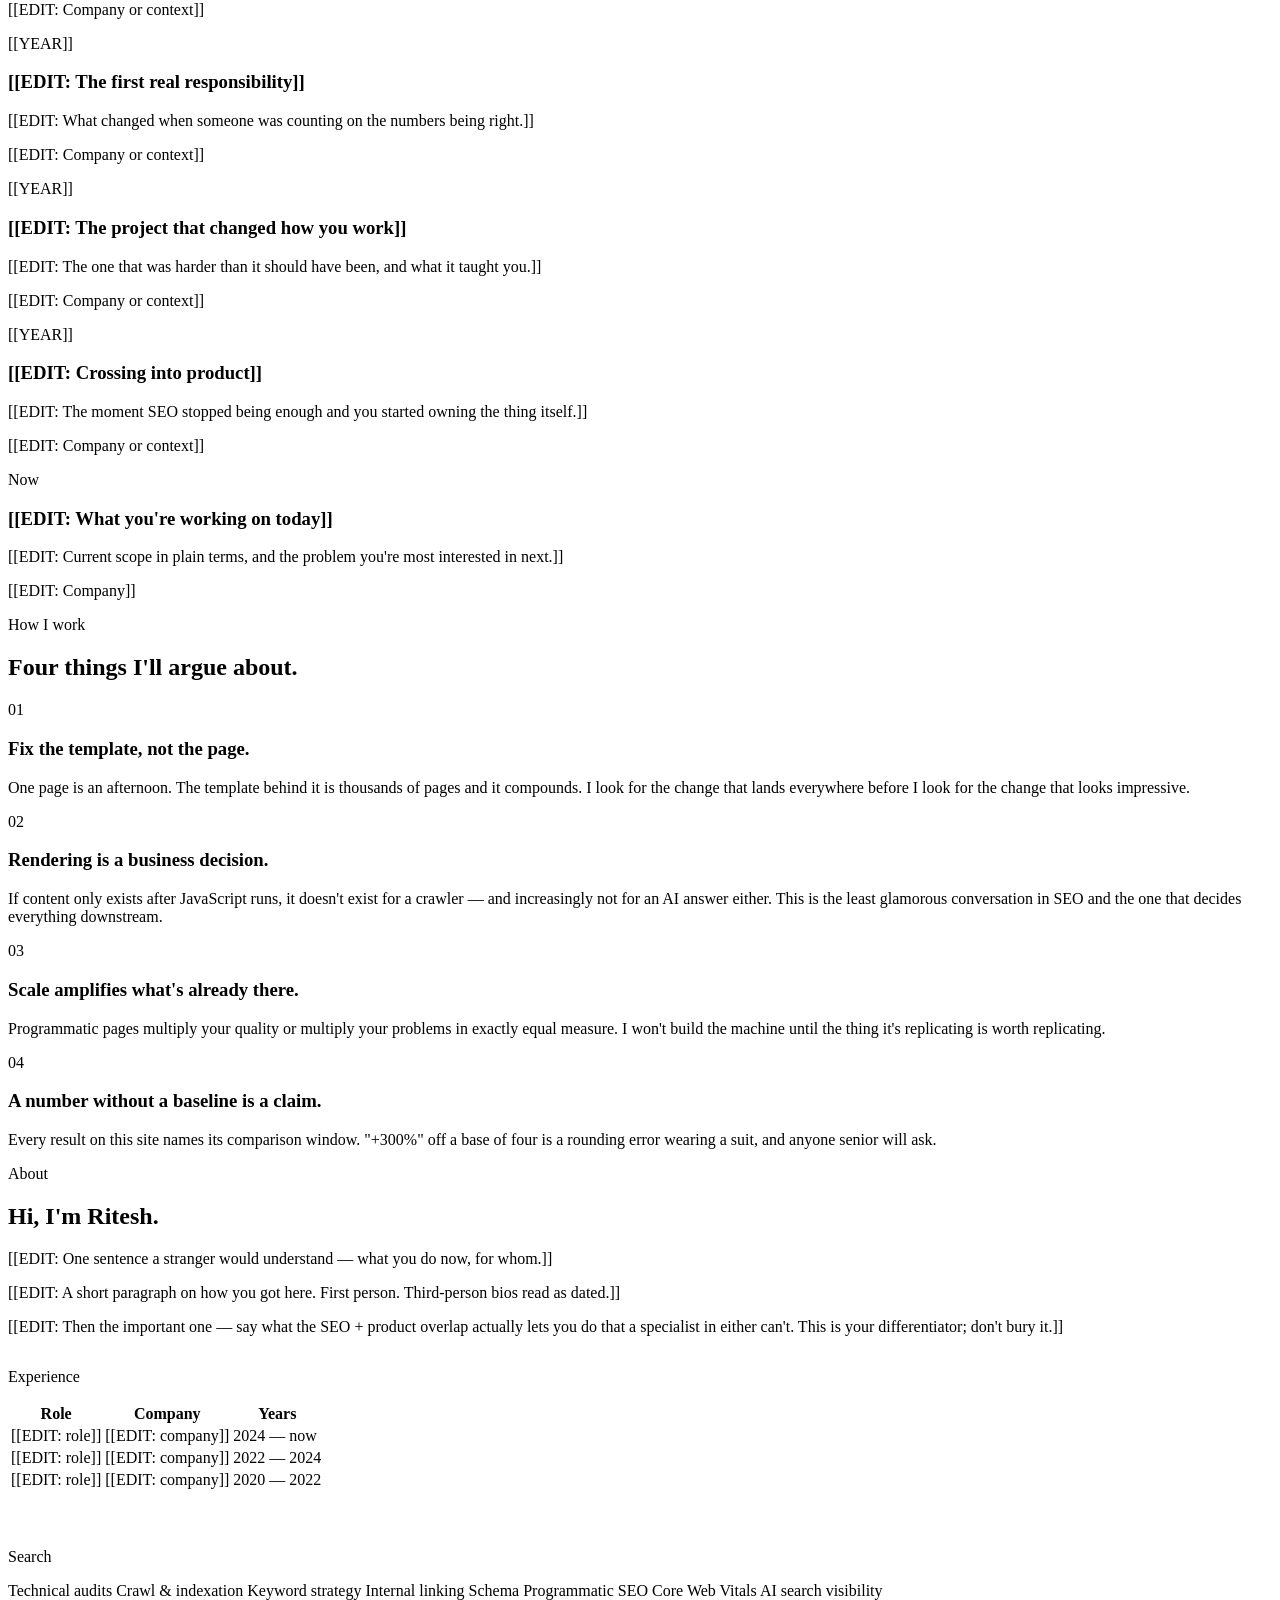
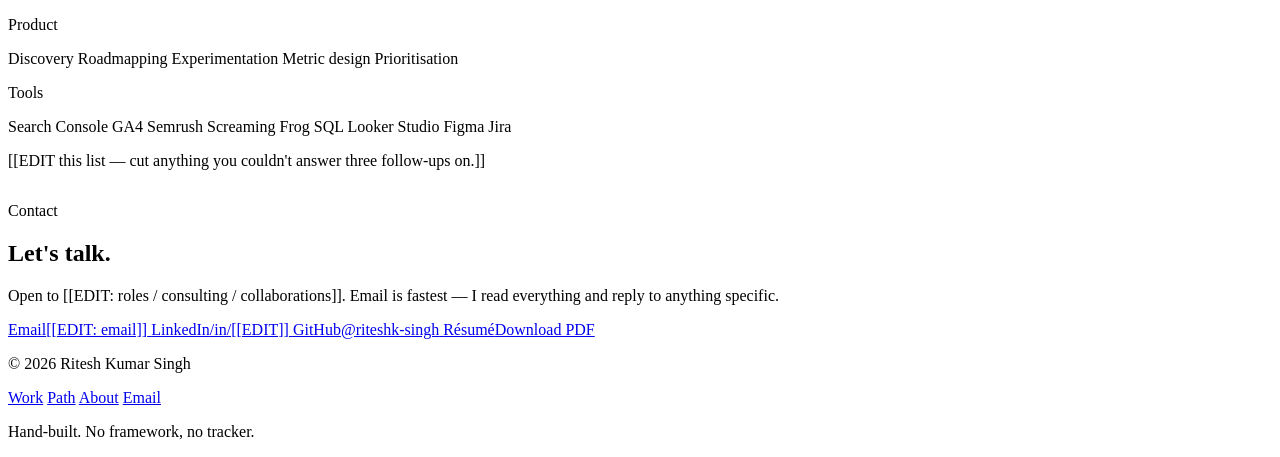
==== commit 8ee0f829: "Add files via upload" ====
--- a/index.html
+++ b/index.html
@@ -1,581 +1,518 @@
-<!doctype html>
-<html lang="en">
+<!DOCTYPE html>
+<html lang="en" data-theme="light">
 <head>
 <meta charset="utf-8">
 <meta name="viewport" content="width=device-width, initial-scale=1">
 
-<!-- ═══════════════════════════════════════════════════════════════════════
-     SINGLE-FILE PORTFOLIO — everything is in this one file.
-     No folders, no dependencies. Open it, edit it, upload it anywhere.
-
-     TO EDIT: change any text between > and < . Never touch anything
-     inside < >. Orange dashed boxes mark every spot that needs your words.
-     ═══════════════════════════════════════════════════════════════════════ -->
-
-<title>Ritesh Kumar Singh — SEO &amp; Product Management Portfolio</title>
-<meta name="description" content="SEO strategist and product manager. Case studies on organic growth, technical SEO and product decisions — with the reasoning, the trade-offs and the numbers.">
+<title>Ritesh Kumar Singh — SEO &amp; Product | Organic growth case studies</title>
+<meta name="description" content="I run organic growth for a digital commerce marketplace across India and the US. Case studies on technical SEO, content systems and the product decisions behind them — with the trade-offs and the numbers.">
+<link rel="canonical" href="https://riteshk-singh.github.io/">
+
+<meta name="robots" content="index, follow, max-image-preview:large, max-snippet:-1">
 <meta name="author" content="Ritesh Kumar Singh">
-<meta name="robots" content="index, follow, max-image-preview:large, max-snippet:-1">
-<meta name="theme-color" content="#ff5a1f">
-
-<!-- Live URL. If you attach a custom domain later, change both of these to it. -->
-<link rel="canonical" href="https://riteshk-singh.github.io/">
+<meta name="theme-color" content="#FAF9F6" media="(prefers-color-scheme: light)">
+<meta name="theme-color" content="#0B1220" media="(prefers-color-scheme: dark)">
+
+<meta property="og:type" content="website">
 <meta property="og:url" content="https://riteshk-singh.github.io/">
-<meta property="og:type" content="website">
-<meta property="og:title" content="Ritesh Kumar Singh — SEO &amp; Product Management Portfolio">
-<meta property="og:description" content="SEO strategist and product manager. Case studies on organic growth, technical SEO and product decisions.">
+<meta property="og:title" content="Ritesh Kumar Singh — SEO &amp; Product">
+<meta property="og:description" content="Organic growth, technical SEO and product case studies — with the reasoning, the trade-offs and the numbers.">
+<meta property="og:image" content="https://riteshk-singh.github.io/assets/og.png">
 <meta name="twitter:card" content="summary_large_image">
 
-<link rel="icon" href="data:image/svg+xml,<svg xmlns='http://www.w3.org/2000/svg' viewBox='0 0 100 100'><rect width='100' height='100' rx='22' fill='%23ff5a1f'/><text x='50' y='72' font-size='62' font-family='Georgia,serif' font-weight='600' fill='white' text-anchor='middle'>R</text></svg>">
+<link rel="preconnect" href="https://fonts.googleapis.com">
+<link rel="preconnect" href="https://fonts.gstatic.com" crossorigin>
+<link href="https://fonts.googleapis.com/css2?family=Instrument+Sans:ital,wght@0,400..700;1,400..700&family=JetBrains+Mono:wght@400;500&display=swap" rel="stylesheet">
+<link rel="stylesheet" href="/assets/css/site.css">
+
+<!-- Set theme before paint so there is no flash of the wrong palette. -->
+<script>
+(function(){try{var s=localStorage.getItem('theme');var d=window.matchMedia('(prefers-color-scheme: dark)').matches;document.documentElement.setAttribute('data-theme',s||(d?'dark':'light'));}catch(e){}document.documentElement.className+=' js';})();
+</script>
 
 <script type="application/ld+json">
 {
   "@context": "https://schema.org",
-  "@type": "Person",
-  "name": "Ritesh Kumar Singh",
-  "email": "mailto:design@getstan.app",
-  "jobTitle": "SEO Strategist & Product Manager",
-  "knowsAbout": ["Search Engine Optimization", "Technical SEO", "Content Strategy", "Product Management", "Growth"],
-  "sameAs": ["https://www.linkedin.com/in/CHANGE-ME"]
+  "@graph": [
+    {
+      "@type": "Person",
+      "@id": "https://riteshk-singh.github.io/#person",
+      "name": "Ritesh Kumar Singh",
+      "url": "https://riteshk-singh.github.io/",
+      "jobTitle": "[[EDIT: exact job title]]",
+      "email": "mailto:[[EDIT: email]]",
+      "worksFor": { "@type": "Organization", "name": "[[EDIT: company]]" },
+      "address": { "@type": "PostalAddress", "addressLocality": "[[EDIT: city]]", "addressCountry": "IN" },
+      "knowsAbout": [
+        "Search engine optimization", "Technical SEO", "Programmatic SEO",
+        "Content strategy", "Product management", "Marketplace growth",
+        "Google Search Console", "Analytics"
+      ],
+      "sameAs": [
+        "https://www.linkedin.com/in/[[EDIT]]",
+        "https://github.com/riteshk-singh"
+      ]
+    },
+    {
+      "@type": "WebSite",
+      "@id": "https://riteshk-singh.github.io/#website",
+      "url": "https://riteshk-singh.github.io/",
+      "name": "Ritesh Kumar Singh",
+      "publisher": { "@id": "https://riteshk-singh.github.io/#person" },
+      "inLanguage": "en"
+    },
+    {
+      "@type": "ProfilePage",
+      "url": "https://riteshk-singh.github.io/",
+      "mainEntity": { "@id": "https://riteshk-singh.github.io/#person" }
+    }
+  ]
 }
 </script>
-
-<style>
-/* ── Reset ──────────────────────────────────────────────────────────── */
-*,*::before,*::after{box-sizing:border-box}*{margin:0}
-html{-webkit-text-size-adjust:100%;scroll-behavior:smooth;scroll-padding-top:72px}
-img{display:block;max-width:100%;height:auto}ul,ol{list-style:none;padding:0}
-button{font:inherit;color:inherit}
-@media (prefers-reduced-motion:reduce){html{scroll-behavior:auto}*{transition:none!important;animation:none!important}}
-
-/* ── Tokens ─────────────────────────────────────────────────────────── */
-:root{
-  --paper:#fff; --paper-2:#f7f6f3; --paper-3:#efeee9;
-  --ink:#14161a; --ink-2:#3c434e; --muted:#6d7480; --line:#e3e2dd;
-  --accent:#ff5a1f;        /* ← change this one value to re-skin the site */
-  --accent-ink:#c2410c;
-  --wrap:1060px; --radius:14px;
-  --sans:-apple-system,BlinkMacSystemFont,"Segoe UI",Inter,Roboto,Arial,sans-serif;
-  --serif:"Iowan Old Style","Palatino Linotype",Palatino,Georgia,ui-serif,serif;
-  --shadow:0 1px 2px rgb(20 22 26/.04),0 8px 24px -12px rgb(20 22 26/.14);
-}
-@media (prefers-color-scheme:dark){:root:not([data-theme=light]){
-  --paper:#0e1013; --paper-2:#16191e; --paper-3:#1e222a;
-  --ink:#e9eaec; --ink-2:#b6bcc6; --muted:#878e9a; --line:#262b33;
-  --accent-ink:#ff7a45; --shadow:0 1px 2px rgb(0 0 0/.3),0 8px 24px -12px rgb(0 0 0/.6);
-}}
-:root[data-theme=dark]{
-  --paper:#0e1013; --paper-2:#16191e; --paper-3:#1e222a;
-  --ink:#e9eaec; --ink-2:#b6bcc6; --muted:#878e9a; --line:#262b33;
-  --accent-ink:#ff7a45; --shadow:0 1px 2px rgb(0 0 0/.3),0 8px 24px -12px rgb(0 0 0/.6);
-}
-
-/* ── Base ───────────────────────────────────────────────────────────── */
-body{background:var(--paper);color:var(--ink);font-family:var(--sans);font-size:17px;
-  line-height:1.65;letter-spacing:-.003em;-webkit-font-smoothing:antialiased}
-h1,h2,h3{font-family:var(--serif);font-weight:600;line-height:1.15;letter-spacing:-.02em}
-h1{font-size:clamp(2.1rem,5.2vw,3.4rem)}
-h2{font-size:clamp(1.5rem,3.2vw,2.05rem)}
-h3{font-size:1.18rem;letter-spacing:-.01em}
-p,li{color:var(--ink-2)}
-strong{color:var(--ink);font-weight:600}
-a{color:inherit;text-decoration-color:color-mix(in srgb,var(--accent) 55%,transparent);text-underline-offset:3px}
-a:hover{text-decoration-color:var(--accent)}
-:focus-visible{outline:2px solid var(--accent);outline-offset:3px;border-radius:4px}
-hr{border:0;border-top:1px solid var(--line);margin:0}
-
-.wrap{width:100%;max-width:var(--wrap);margin-inline:auto;padding-inline:clamp(1.15rem,4vw,2rem)}
-section{padding-block:clamp(3rem,7vw,4.5rem)}
-.eyebrow{font-size:.74rem;font-weight:650;letter-spacing:.13em;text-transform:uppercase;color:var(--muted)}
-.skip{position:absolute;left:-9999px;background:var(--ink);color:var(--paper);padding:.6rem 1rem;z-index:99}
-.skip:focus{left:0;top:0}
-
-/* ── Header ─────────────────────────────────────────────────────────── */
-.site-head{position:sticky;top:0;z-index:50;background:color-mix(in srgb,var(--paper) 88%,transparent);
-  backdrop-filter:saturate(180%) blur(12px);border-bottom:1px solid var(--line)}
-.head-inner{display:flex;align-items:center;gap:1.5rem;height:62px}
-.brand{font-family:var(--serif);font-size:1.1rem;font-weight:600;text-decoration:none}
-.brand span{color:var(--accent)}
-.site-head nav{margin-left:auto}
-.site-head ul{display:flex;gap:clamp(.85rem,3vw,1.6rem)}
-.site-head nav a{font-size:.92rem;color:var(--ink-2);text-decoration:none}
-.site-head nav a:hover{color:var(--ink)}
-.theme-btn{background:none;border:1px solid var(--line);border-radius:999px;width:32px;height:32px;
-  cursor:pointer;color:var(--muted);display:grid;place-items:center;flex:none}
-.theme-btn:hover{color:var(--ink);border-color:var(--muted)}
-@media (max-width:560px){.site-head nav a{font-size:.85rem}}
-
-/* ── Hero ───────────────────────────────────────────────────────────── */
-.hero{padding-block:clamp(3.5rem,9vw,6rem) clamp(1.5rem,4vw,2.5rem)}
-.hero h1{margin-block:.6rem 1.1rem;max-width:16ch}
-.hero .lede{font-size:clamp(1.05rem,2.2vw,1.2rem);max-width:60ch}
-.hero .eyebrow{color:var(--accent-ink)}
-
-.actions{display:flex;flex-wrap:wrap;gap:.7rem;margin-top:1.8rem}
-.btn{display:inline-flex;align-items:center;gap:.45rem;padding:.62rem 1.15rem;border-radius:999px;
-  font-size:.93rem;font-weight:550;text-decoration:none;border:1px solid var(--line);
-  background:var(--paper-2);color:var(--ink);transition:transform .15s,border-color .15s}
-.btn:hover{transform:translateY(-1px);border-color:var(--muted)}
-.btn-primary{background:var(--accent);border-color:var(--accent);color:#fff}
-.btn-primary:hover{background:color-mix(in srgb,var(--accent) 88%,#000)}
-
-/* ── Metrics ────────────────────────────────────────────────────────── */
-.metrics{display:grid;gap:1rem;grid-template-columns:repeat(auto-fit,minmax(165px,1fr));margin-block:1.4rem}
-.metric{border:1px solid var(--line);border-left:3px solid var(--accent);border-radius:10px;
-  padding:1.05rem 1.2rem;background:var(--paper-2)}
-.metric .n{font-family:var(--serif);font-size:1.8rem;line-height:1.1;color:var(--ink)}
-.metric .l{font-size:.82rem;color:var(--muted);margin-top:.3rem}
-
-/* ── Section heads ──────────────────────────────────────────────────── */
-.sec-head{margin-bottom:1.8rem}
-.sec-head h2{margin-top:.35rem}
-.sec-head p{color:var(--muted);font-size:.96rem;margin-top:.6rem;max-width:60ch}
-
-/* ── Case studies (click to expand) ─────────────────────────────────── */
-.case{border:1px solid var(--line);border-radius:var(--radius);background:var(--paper-2);
-  margin-bottom:1rem;overflow:hidden;transition:border-color .18s,box-shadow .18s}
-.case:hover{border-color:color-mix(in srgb,var(--accent) 35%,var(--line));box-shadow:var(--shadow)}
-.case>summary{padding:1.4rem 1.5rem;cursor:pointer;list-style:none;display:block;position:relative}
-.case>summary::-webkit-details-marker{display:none}
-.case>summary::after{content:"+";position:absolute;right:1.5rem;top:1.4rem;font-size:1.4rem;
-  color:var(--accent);line-height:1;font-family:var(--serif)}
-.case[open]>summary::after{content:"–"}
-.case>summary h3{margin:.45rem 2rem .4rem 0}
-.case>summary p{font-size:.95rem}
-.tags{display:flex;flex-wrap:wrap;gap:.4rem;margin-top:.9rem}
-.tag{font-size:.72rem;font-weight:600;padding:.22rem .6rem;border-radius:999px;
-  background:var(--paper-3);color:var(--muted);border:1px solid var(--line)}
-.tag-a{color:var(--accent-ink);border-color:color-mix(in srgb,var(--accent) 30%,var(--line))}
-.case-body{padding:0 1.5rem 1.75rem;border-top:1px solid var(--line);margin-top:.4rem;padding-top:1.5rem}
-.case-body>*+*{margin-top:1.05rem}
-.case-body h4{font-family:var(--serif);font-size:1.05rem;font-weight:600;margin-top:1.8rem;color:var(--ink)}
-.case-body ul li{position:relative;padding-left:1.35rem;margin-top:.5rem;font-size:.96rem}
-.case-body ul li::before{content:"";position:absolute;left:.3rem;top:.72em;width:5px;height:5px;
-  border-radius:50%;background:var(--accent)}
-.case-body p{font-size:.96rem}
-
-.facts{display:grid;gap:.9rem 1.75rem;grid-template-columns:repeat(auto-fit,minmax(125px,1fr));
-  padding:1.1rem 0;border-block:1px solid var(--line)}
-.facts dt{font-size:.7rem;font-weight:650;letter-spacing:.11em;text-transform:uppercase;color:var(--muted)}
-.facts dd{margin:.25rem 0 0;font-size:.93rem;color:var(--ink)}
-
-.callout{background:var(--paper-3);border-radius:10px;padding:1.15rem 1.3rem}
-.callout .eyebrow{display:block;margin-bottom:.4rem;color:var(--accent-ink)}
-
-.table-scroll{overflow-x:auto;-webkit-overflow-scrolling:touch}
-table{border-collapse:collapse;width:100%;min-width:440px;font-size:.92rem}
-th,td{text-align:left;padding:.65rem .85rem;border-bottom:1px solid var(--line)}
-th{font-size:.72rem;letter-spacing:.08em;text-transform:uppercase;color:var(--muted);font-weight:650}
-td{color:var(--ink-2)}
-
-/* ── About / contact ────────────────────────────────────────────────── */
-.strip{background:var(--paper-2);border-block:1px solid var(--line)}
-.prose{max-width:68ch}.prose>*+*{margin-top:1.1rem}
-.prose h3{margin-top:2rem}
-
-/* ── Footer ─────────────────────────────────────────────────────────── */
-.site-foot{border-top:1px solid var(--line);padding-block:2.2rem;font-size:.9rem;color:var(--muted)}
-.foot-inner{display:flex;flex-wrap:wrap;gap:1rem 2rem;justify-content:space-between;align-items:center}
-.site-foot ul{display:flex;gap:1.2rem;flex-wrap:wrap}
-.site-foot a{text-decoration:none}.site-foot a:hover{color:var(--ink)}
-
-/* ── Placeholder marker — delete these spans as you fill content in ─── */
-.todo{background:color-mix(in srgb,var(--accent) 10%,transparent);
-  border:1px dashed color-mix(in srgb,var(--accent) 45%,var(--line));border-radius:7px;
-  padding:.08em .4em;color:var(--accent-ink);font-size:.94em;font-weight:550}
-
-@media print{.site-head,.site-foot,.theme-btn,.actions{display:none}
-  .case-body{display:block!important}body{font-size:11pt}}
-</style>
 </head>
 
 <body>
 <a class="skip" href="#main">Skip to content</a>
 
-<header class="site-head">
-  <div class="wrap head-inner">
-    <a class="brand" href="#top">Ritesh<span>.</span></a>
-    <nav aria-label="Primary">
-      <ul>
-        <li><a href="#seo">SEO</a></li>
-        <li><a href="#product">Product</a></li>
-        <li><a href="#about">About</a></li>
-        <li><a href="#contact">Contact</a></li>
-      </ul>
+<div class="progress" aria-hidden="true"><div class="progress__bar"></div></div>
+<div class="cursor" aria-hidden="true"></div>
+<div class="cursor-ring" aria-hidden="true"></div>
+
+<!-- ===== Top bar ===================================================== -->
+<header class="topbar">
+  <div class="shell topbar__inner">
+    <a href="#top" class="wordmark">Ritesh<span>.</span></a>
+
+    <nav class="topnav" aria-label="Primary">
+      <a href="#work">Work</a>
+      <a href="#path">Path</a>
+      <a href="#approach">Approach</a>
+      <a href="#about">About</a>
+      <a href="#contact" class="topnav__cta">Contact</a>
+      <button class="theme-toggle" data-theme-toggle aria-label="Switch theme">
+        <svg class="i-moon" viewBox="0 0 24 24" fill="none" stroke="currentColor" stroke-width="1.8" stroke-linecap="round" stroke-linejoin="round" aria-hidden="true"><path d="M21 12.8A9 9 0 1 1 11.2 3a7 7 0 0 0 9.8 9.8z"/></svg>
+        <svg class="i-sun" viewBox="0 0 24 24" fill="none" stroke="currentColor" stroke-width="1.8" stroke-linecap="round" stroke-linejoin="round" aria-hidden="true"><circle cx="12" cy="12" r="4"/><path d="M12 2v2M12 20v2M4.9 4.9l1.4 1.4M17.7 17.7l1.4 1.4M2 12h2M20 12h2M4.9 19.1l1.4-1.4M17.7 6.3l1.4-1.4"/></svg>
+      </button>
     </nav>
-    <button class="theme-btn" type="button" aria-label="Switch colour theme" title="Light / dark">◐</button>
   </div>
 </header>
 
+<!-- ===== Section rail (wide screens) ================================= -->
+<nav class="rail" aria-label="Sections">
+  <a href="#work">Work</a>
+  <a href="#path">Path</a>
+  <a href="#approach">Approach</a>
+  <a href="#about">About</a>
+  <a href="#contact">Contact</a>
+</nav>
+
 <main id="main">
-
-<!-- ══ HERO ═══════════════════════════════════════════════════════════ -->
-<section class="hero" id="top">
-  <div class="wrap">
-    <p class="eyebrow">SEO &amp; Product · India + US</p>
-    <h1>I grow products through search.</h1>
-    <p class="lede">
-      <span class="todo">EDIT:</span> Two or three sentences, first person, no buzzwords. What you do, who for,
-      and what changes because of it. Shape: “I run organic growth for a digital commerce marketplace in India
-      and the US — technical SEO, content systems, and the product decisions that make pages worth ranking.”
-    </p>
-    <div class="actions">
-      <a class="btn btn-primary" href="#seo">See my work ↓</a>
-      <a class="btn" href="mailto:design@getstan.app">Get in touch</a>
+<span id="top"></span>
+
+<!-- ===== Hero ======================================================== -->
+<section class="hero">
+  <div class="shell hero__grid">
+    <div style="display:grid; gap:1.75rem;">
+      <p class="hero__status fade-up">
+        <span class="hero__dot" aria-hidden="true"></span>
+        [[EDIT: Open to senior SEO / growth roles]] · India + US
+      </p>
+
+      <h1 class="display">
+        <span class="reveal-line"><span>I make pages</span></span>
+        <span class="reveal-line"><span>worth <em>ranking</em>,</span></span>
+        <span class="reveal-line"><span>then rank them.</span></span>
+      </h1>
+
+      <p class="lede fade-up fade-up--1">
+        I run organic growth for a digital commerce marketplace across India and the US —
+        technical SEO, content systems, and the product decisions that decide whether a page
+        deserves to win in the first place. Most people do one of those. The case studies below
+        are what happens when one person does both.
+      </p>
+
+      <div class="hero__actions fade-up fade-up--2">
+        <a class="btn btn--solid" href="#work">
+          Read the case studies
+          <svg class="btn__arrow" width="15" height="15" viewBox="0 0 24 24" fill="none" stroke="currentColor" stroke-width="2.2" stroke-linecap="round" stroke-linejoin="round" aria-hidden="true"><path d="M5 12h14M13 6l6 6-6 6"/></svg>
+        </a>
+        <a class="btn btn--ghost" href="mailto:[[EDIT: email]]">Get in touch</a>
+      </div>
+    </div>
+
+    <!-- Metric strip. Every number carries its baseline. -->
+    <div class="metrics fade-up fade-up--3" data-reveal>
+      <div class="metric">
+        <span class="metric__value"><span data-count="312">312</span><span class="unit">%</span></span>
+        <span class="metric__label">Non-brand organic clicks</span>
+        <span class="metric__base mono">[[EDIT: 000 → 000 · 12 mo]]</span>
+        <span class="delta"><span class="delta__fill" style="--to:88%"></span></span>
+      </div>
+      <div class="metric">
+        <span class="metric__value"><span data-count="248">248</span></span>
+        <span class="metric__label">Keywords ranking top 3</span>
+        <span class="metric__base mono">[[EDIT: from 00]]</span>
+        <span class="delta"><span class="delta__fill" style="--to:72%"></span></span>
+      </div>
+      <div class="metric">
+        <span class="metric__value"><span data-count="41">41</span><span class="unit">%</span></span>
+        <span class="metric__label">Revenue share from organic</span>
+        <span class="metric__base mono">[[EDIT: from 00%]]</span>
+        <span class="delta"><span class="delta__fill" style="--to:58%"></span></span>
+      </div>
+      <div class="metric">
+        <span class="metric__value"><span data-count="17">17</span></span>
+        <span class="metric__label">Features shipped end to end</span>
+        <span class="metric__base mono">[[EDIT: window]]</span>
+        <span class="delta"><span class="delta__fill" style="--to:65%"></span></span>
+      </div>
     </div>
   </div>
 </section>
 
-<!-- ══ PROOF NUMBERS ══════════════════════════════════════════════════
-     Recruiters scan these first. Every number must survive an interview. -->
-<div class="wrap">
-  <div class="metrics">
-    <div class="metric"><div class="n">+<span class="todo">000</span>%</div><div class="l">Organic sessions, 12 months</div></div>
-    <div class="metric"><div class="n"><span class="todo">000</span></div><div class="l">Keywords ranking top 3</div></div>
-    <div class="metric"><div class="n"><span class="todo">00</span>%</div><div class="l">Revenue from organic</div></div>
-    <div class="metric"><div class="n"><span class="todo">00</span></div><div class="l">Features shipped end-to-end</div></div>
-  </div>
-</div>
-
-<!-- ══ SEO WORK ═══════════════════════════════════════════════════════ -->
-<section id="seo">
-  <div class="wrap">
-    <div class="sec-head">
+<!-- ===== Work — presented as search results ========================== -->
+<section class="section section--alt" id="work" data-section>
+  <div class="shell">
+    <div class="section__head" data-reveal>
       <p class="eyebrow">Selected work</p>
-      <h2>SEO projects</h2>
-      <p>Click any project to read the full case study — problem, decision, outcome.</p>
-    </div>
-
-    <!-- ▼ COPY this whole <details> block to add another project ▼ -->
-    <details class="case" open>
-      <summary>
-        <p class="eyebrow">Organic growth · 12 months</p>
-        <h3><span class="todo">Project name — e.g. StanShop organic growth rebuild</span></h3>
-        <p><span class="todo">EDIT:</span> The situation in one line, the result in the next.</p>
-        <div class="tags"><span class="tag tag-a">Content strategy</span><span class="tag">Internal linking</span><span class="tag">India + US</span></div>
-      </summary>
-
-      <div class="case-body">
-        <dl class="facts">
-          <div><dt>Role</dt><dd><span class="todo">SEO lead</span></dd></div>
-          <div><dt>Timeline</dt><dd><span class="todo">Jan–Dec 2025</span></dd></div>
-          <div><dt>Team</dt><dd><span class="todo">2 writers, 1 dev</span></dd></div>
-          <div><dt>Tools</dt><dd><span class="todo">Semrush, GSC, GA4</span></dd></div>
-        </dl>
-
-        <h4>Context</h4>
-        <p><span class="todo">EDIT:</span> What the business does, how it makes money, and where organic search
-          stood when you started. Give the baseline so the reader can judge the difficulty.</p>
-
-        <h4>The problem</h4>
-        <p><span class="todo">EDIT:</span> State it as a business problem, not an SEO one. “Rankings were low”
-          is weak. “All acquisition came from paid and CAC had passed contribution margin” is worth solving.</p>
-
-        <div class="callout">
-          <span class="eyebrow">The constraint that made it hard</span>
-          <p><span class="todo">EDIT:</span> No dev resource, a migration mid-project, two markets and one
-            content team — name yours. This is the paragraph interviewers ask about.</p>
-        </div>
-
-        <h4>What I did</h4>
-        <ul>
-          <li><strong>Mapped demand first.</strong> <span class="todo">How you sized it and split brand from non-brand.</span></li>
-          <li><strong>Built a content system, not a calendar.</strong> <span class="todo">Templates, briefs, definition of done, output per month.</span></li>
-          <li><strong>Rewired internal linking.</strong> <span class="todo">The rule you introduced.</span></li>
-          <li><strong>Fixed the template, not the page.</strong> <span class="todo">Changes that hit thousands of URLs at once.</span></li>
-        </ul>
-
-        <h4>Results</h4>
-        <div class="metrics">
-          <div class="metric"><div class="n">+<span class="todo">000</span>%</div><div class="l">Non-brand clicks</div></div>
-          <div class="metric"><div class="n"><span class="todo">000</span></div><div class="l">Keywords in top 3</div></div>
-          <div class="metric"><div class="n"><span class="todo">00</span>%</div><div class="l">Revenue share</div></div>
-        </div>
-        <p><span class="todo">EDIT:</span> Always give the comparison window — “12 months vs the preceding 12,
-          same seasonality”. Numbers without a baseline read as inflated.</p>
-
-        <h4>What didn’t work</h4>
-        <p><span class="todo">EDIT — keep this.</span> One bet that lost. A case study with no failures reads
-          as a brochure; this section is what makes the rest believable.</p>
-
-        <h4>What I’d do differently</h4>
-        <ul>
-          <li><span class="todo">One thing you’d sequence earlier.</span></li>
-          <li><span class="todo">One measurement you’d set up on day one.</span></li>
-        </ul>
-      </div>
-    </details>
-
-    <details class="case">
-      <summary>
-        <p class="eyebrow">Technical SEO · 6 weeks</p>
-        <h3><span class="todo">Project name — e.g. crawl &amp; indexation fix</span></h3>
-        <p><span class="todo">EDIT:</span> Lead with the symptom the business felt, then the cause.</p>
-        <div class="tags"><span class="tag tag-a">Crawl &amp; index</span><span class="tag">Core Web Vitals</span><span class="tag">Schema</span></div>
-      </summary>
-
-      <div class="case-body">
-        <dl class="facts">
-          <div><dt>Role</dt><dd><span class="todo">Technical SEO owner</span></dd></div>
-          <div><dt>Timeline</dt><dd><span class="todo">6 weeks</span></dd></div>
-          <div><dt>Scope</dt><dd><span class="todo">~40,000 URLs</span></dd></div>
-          <div><dt>Tools</dt><dd><span class="todo">Screaming Frog, GSC, logs</span></dd></div>
-        </dl>
-
-        <h4>The symptom</h4>
-        <p><span class="todo">EDIT:</span> What was observably wrong, in words a non-SEO would use.</p>
-
-        <h4>How I diagnosed it</h4>
-        <ul>
-          <li><span class="todo">Segmented Googlebot hits by URL pattern from server logs.</span></li>
-          <li><span class="todo">Compared crawled-vs-indexed against the priority URL list.</span></li>
-          <li><span class="todo">Quantified the waste as a percentage of crawl requests.</span></li>
-        </ul>
-        <p>Show the reasoning chain — anyone can list findings; the value is in how you narrowed it down.</p>
-
-        <div class="callout">
-          <span class="eyebrow">Root cause</span>
-          <p><span class="todo">EDIT:</span> One sentence. Faceted URLs, missing canonicals, soft 404s from a
-            JS route — whatever it actually was.</p>
-        </div>
-
-        <h4>The fixes, in priority order</h4>
-        <div class="table-scroll">
-          <table>
-            <thead><tr><th>Issue</th><th>Fix</th><th>Effort</th><th>Impact</th></tr></thead>
+      <h2 class="h2">Four problems, and what they cost to solve.</h2>
+      <p class="lede">
+        Each one opens the full case study — the baseline, the constraint that made it hard,
+        the bet that failed, and what I'd sequence differently. Presented the way search
+        presents things, because that's the job.
+      </p>
+    </div>
+  </div>
+
+  <div class="serp">
+
+    <!-- 01 -->
+    <article class="serp__item" data-reveal>
+      <span class="serp__rank mono">01</span>
+      <div class="serp__body">
+        <p class="serp__crumb mono">
+          <span class="serp__favicon" aria-hidden="true">R</span>
+          riteshk-singh.github.io <span class="sep">›</span> case-studies <span class="sep">›</span> organic-growth-rebuild
+        </p>
+        <h3 class="serp__title">
+          <a href="/case-studies/organic-growth-rebuild/" class="serp__link">
+            [[EDIT: Rebuilding organic acquisition for a two-market marketplace]]
+            <span>Read the case study</span>
+          </a>
+        </h3>
+        <p class="serp__snippet">
+          <b>[[EDIT: The situation in one clause.]]</b> Paid was carrying the whole channel and CAC
+          had crossed contribution margin. Twelve months later organic was [[EDIT: outcome]] —
+          built with two writers, one part-time dev, and a mid-project URL migration nobody asked for.
+        </p>
+        <div class="serp__rich">
+          <span class="chip chip--accent mono">Organic growth</span>
+          <span class="chip mono">12 months</span>
+          <span class="chip mono">India + US</span>
+          <span class="chip mono">Content systems</span>
+        </div>
+      </div>
+    </article>
+
+    <!-- 02 -->
+    <article class="serp__item" data-reveal>
+      <span class="serp__rank mono">02</span>
+      <div class="serp__body">
+        <p class="serp__crumb mono">
+          <span class="serp__favicon" aria-hidden="true">R</span>
+          riteshk-singh.github.io <span class="sep">›</span> case-studies <span class="sep">›</span> crawl-and-indexation
+        </p>
+        <h3 class="serp__title">
+          <a href="/case-studies/crawl-and-indexation/" class="serp__link">
+            [[EDIT: Finding the 40,000 URLs Google was wasting its budget on]]
+            <span>Read the case study</span>
+          </a>
+        </h3>
+        <p class="serp__snippet">
+          <b>New pages took [[EDIT]] days to get indexed.</b> The symptom was slow launches; the cause
+          was somewhere in a log file. How I segmented Googlebot hits by URL pattern, found the
+          root cause, and changed the release process so it couldn't come back.
+        </p>
+        <div class="serp__rich">
+          <span class="chip chip--accent mono">Technical SEO</span>
+          <span class="chip mono">6 weeks</span>
+          <span class="chip mono">~40,000 URLs</span>
+          <span class="chip mono">Log analysis</span>
+        </div>
+      </div>
+    </article>
+
+    <!-- 03 -->
+    <article class="serp__item" data-reveal>
+      <span class="serp__rank mono">03</span>
+      <div class="serp__body">
+        <p class="serp__crumb mono">
+          <span class="serp__favicon" aria-hidden="true">R</span>
+          riteshk-singh.github.io <span class="sep">›</span> case-studies <span class="sep">›</span> checkout-drop-off
+        </p>
+        <h3 class="serp__title">
+          <a href="/case-studies/checkout-drop-off/" class="serp__link">
+            [[EDIT: The drop-off everyone blamed on pricing]]
+            <span>Read the case study</span>
+          </a>
+        </h3>
+        <p class="serp__snippet">
+          <b>[[EDIT: X]]% of users abandoned at a single step.</b> Quant said one thing, support
+          tickets said another. What the interviews actually surfaced, the three things I decided
+          not to build, and the guardrail metric that stopped us shipping a win that wasn't one.
+        </p>
+        <div class="serp__rich">
+          <span class="chip chip--accent mono">Product</span>
+          <span class="chip mono">10 weeks</span>
+          <span class="chip mono">Discovery</span>
+          <span class="chip mono">Experimentation</span>
+        </div>
+      </div>
+    </article>
+
+    <!-- 04 -->
+    <article class="serp__item" data-reveal>
+      <span class="serp__rank mono">04</span>
+      <div class="serp__body">
+        <p class="serp__crumb mono">
+          <span class="serp__favicon" aria-hidden="true">R</span>
+          riteshk-singh.github.io <span class="sep">›</span> case-studies <span class="sep">›</span> new-category-launch
+        </p>
+        <h3 class="serp__title">
+          <a href="/case-studies/new-category-launch/" class="serp__link">
+            [[EDIT: Taking a new category from zero to launch in two quarters]]
+            <span>Read the case study</span>
+          </a>
+        </h3>
+        <p class="serp__snippet">
+          <b>[[EDIT: The bet, in one clause.]]</b> How I sized the demand before writing a line of
+          spec, what got cut from v1 and why, the kill criteria I set <i>before</i> launch, and where
+          the thing landed ninety days in.
+        </p>
+        <div class="serp__rich">
+          <span class="chip chip--accent mono">Product</span>
+          <span class="chip mono">0 → 1</span>
+          <span class="chip mono">2 quarters</span>
+          <span class="chip mono">Category ownership</span>
+        </div>
+      </div>
+    </article>
+
+  </div>
+</section>
+
+<!-- ===== Path / timeline ============================================= -->
+<section class="section" id="path" data-section>
+  <div class="shell">
+    <div class="section__head" data-reveal>
+      <p class="eyebrow">The path</p>
+      <h2 class="h2">How I ended up doing both jobs.</h2>
+      <p class="lede">
+        Nobody sets out to sit between SEO and product. You get there by being the person
+        in the room who can answer why the page isn't ranking <em>and</em> why it exists.
+      </p>
+    </div>
+
+    <div class="tl">
+      <div class="tl__row">
+        <div class="tl__year mono">[[YEAR]]</div>
+        <div class="tl__body">
+          <h3 class="h4">[[EDIT: Where it started]]</h3>
+          <p class="prose">[[EDIT: Two or three sentences. Specific and human — the first client, the thing you got wrong, the person who taught you. This is the section people actually remember. Avoid "I developed a passion for digital marketing".]]</p>
+          <p class="tl__meta">[[EDIT: Company or context]]</p>
+        </div>
+      </div>
+
+      <div class="tl__row">
+        <div class="tl__year mono">[[YEAR]]</div>
+        <div class="tl__body">
+          <h3 class="h4">[[EDIT: The first real responsibility]]</h3>
+          <p class="prose">[[EDIT: What changed when someone was counting on the numbers being right.]]</p>
+          <p class="tl__meta">[[EDIT: Company or context]]</p>
+        </div>
+      </div>
+
+      <div class="tl__row">
+        <div class="tl__year mono">[[YEAR]]</div>
+        <div class="tl__body">
+          <h3 class="h4">[[EDIT: The project that changed how you work]]</h3>
+          <p class="prose">[[EDIT: The one that was harder than it should have been, and what it taught you.]]</p>
+          <p class="tl__meta">[[EDIT: Company or context]]</p>
+        </div>
+      </div>
+
+      <div class="tl__row">
+        <div class="tl__year mono">[[YEAR]]</div>
+        <div class="tl__body">
+          <h3 class="h4">[[EDIT: Crossing into product]]</h3>
+          <p class="prose">[[EDIT: The moment SEO stopped being enough and you started owning the thing itself.]]</p>
+          <p class="tl__meta">[[EDIT: Company or context]]</p>
+        </div>
+      </div>
+
+      <div class="tl__row">
+        <div class="tl__year mono">Now</div>
+        <div class="tl__body">
+          <h3 class="h4">[[EDIT: What you're working on today]]</h3>
+          <p class="prose">[[EDIT: Current scope in plain terms, and the problem you're most interested in next.]]</p>
+          <p class="tl__meta">[[EDIT: Company]]</p>
+        </div>
+      </div>
+    </div>
+  </div>
+</section>
+
+<!-- ===== Approach ==================================================== -->
+<section class="section section--alt" id="approach" data-section>
+  <div class="shell">
+    <div class="section__head" data-reveal>
+      <p class="eyebrow">How I work</p>
+      <h2 class="h2">Four things I'll argue about.</h2>
+    </div>
+
+    <div class="cards" data-reveal-stagger>
+      <article class="card">
+        <span class="card__no mono">01</span>
+        <h3 class="h4">Fix the template, not the page.</h3>
+        <p>One page is an afternoon. The template behind it is thousands of pages and it compounds. I look for the change that lands everywhere before I look for the change that looks impressive.</p>
+      </article>
+      <article class="card">
+        <span class="card__no mono">02</span>
+        <h3 class="h4">Rendering is a business decision.</h3>
+        <p>If content only exists after JavaScript runs, it doesn't exist for a crawler — and increasingly not for an AI answer either. This is the least glamorous conversation in SEO and the one that decides everything downstream.</p>
+      </article>
+      <article class="card">
+        <span class="card__no mono">03</span>
+        <h3 class="h4">Scale amplifies what's already there.</h3>
+        <p>Programmatic pages multiply your quality or multiply your problems in exactly equal measure. I won't build the machine until the thing it's replicating is worth replicating.</p>
+      </article>
+      <article class="card">
+        <span class="card__no mono">04</span>
+        <h3 class="h4">A number without a baseline is a claim.</h3>
+        <p>Every result on this site names its comparison window. "+300%" off a base of four is a rounding error wearing a suit, and anyone senior will ask.</p>
+      </article>
+    </div>
+  </div>
+</section>
+
+<!-- ===== About ======================================================= -->
+<section class="section" id="about" data-section>
+  <div class="shell">
+    <div class="section__head" data-reveal>
+      <p class="eyebrow">About</p>
+      <h2 class="h2">Hi, I'm Ritesh.</h2>
+    </div>
+
+    <div class="contact__grid">
+      <div class="prose" data-reveal>
+        <p>[[EDIT: One sentence a stranger would understand — what you do now, for whom.]]</p>
+        <p>[[EDIT: A short paragraph on how you got here. First person. Third-person bios read as dated.]]</p>
+        <p>[[EDIT: Then the important one — say what the SEO + product overlap actually lets you do that a specialist in either can't. This is your differentiator; don't bury it.]]</p>
+      </div>
+
+      <div style="display:grid; gap:2.5rem;" data-reveal>
+        <div>
+          <p class="skillset__title" style="margin-bottom:1rem;">Experience</p>
+          <table class="roles">
+            <thead>
+              <tr><th scope="col">Role</th><th scope="col">Company</th><th scope="col">Years</th></tr>
+            </thead>
             <tbody>
-              <tr><td class="todo">Issue 1</td><td class="todo">What you did</td><td>S</td><td>High</td></tr>
-              <tr><td class="todo">Issue 2</td><td class="todo">What you did</td><td>M</td><td>High</td></tr>
-              <tr><td class="todo">Issue 3</td><td class="todo">What you did</td><td>S</td><td>Med</td></tr>
+              <tr><td>[[EDIT: role]]</td><td>[[EDIT: company]]</td><td>2024 — now</td></tr>
+              <tr><td>[[EDIT: role]]</td><td>[[EDIT: company]]</td><td>2022 — 2024</td></tr>
+              <tr><td>[[EDIT: role]]</td><td>[[EDIT: company]]</td><td>2020 — 2022</td></tr>
             </tbody>
           </table>
         </div>
-        <p><span class="todo">EDIT:</span> Say how you sequenced these. Prioritisation is the skill being
-          assessed, not the list itself.</p>
-
-        <h4>Results</h4>
-        <div class="metrics">
-          <div class="metric"><div class="n">−<span class="todo">00</span>%</div><div class="l">Crawl waste</div></div>
-          <div class="metric"><div class="n"><span class="todo">0</span> days</div><div class="l">New page → indexed</div></div>
-          <div class="metric"><div class="n"><span class="todo">0.0</span>s</div><div class="l">Mobile LCP</div></div>
-        </div>
-
-        <h4>How I stopped it regressing</h4>
-        <p><span class="todo">EDIT:</span> The monitoring or release-process change you put in place.</p>
-      </div>
-    </details>
-
+
+        <div class="skills">
+          <div class="skillset">
+            <p class="skillset__title">Search</p>
+            <div class="chip-row">
+              <span class="chip mono">Technical audits</span>
+              <span class="chip mono">Crawl &amp; indexation</span>
+              <span class="chip mono">Keyword strategy</span>
+              <span class="chip mono">Internal linking</span>
+              <span class="chip mono">Schema</span>
+              <span class="chip mono">Programmatic SEO</span>
+              <span class="chip mono">Core Web Vitals</span>
+              <span class="chip mono">AI search visibility</span>
+            </div>
+          </div>
+          <div class="skillset">
+            <p class="skillset__title">Product</p>
+            <div class="chip-row">
+              <span class="chip mono">Discovery</span>
+              <span class="chip mono">Roadmapping</span>
+              <span class="chip mono">Experimentation</span>
+              <span class="chip mono">Metric design</span>
+              <span class="chip mono">Prioritisation</span>
+            </div>
+          </div>
+          <div class="skillset">
+            <p class="skillset__title">Tools</p>
+            <div class="chip-row">
+              <span class="chip mono">Search Console</span>
+              <span class="chip mono">GA4</span>
+              <span class="chip mono">Semrush</span>
+              <span class="chip mono">Screaming Frog</span>
+              <span class="chip mono">SQL</span>
+              <span class="chip mono">Looker Studio</span>
+              <span class="chip mono">Figma</span>
+              <span class="chip mono">Jira</span>
+            </div>
+          </div>
+          <p class="metric__base mono">[[EDIT this list — cut anything you couldn't answer three follow-ups on.]]</p>
+        </div>
+      </div>
+    </div>
   </div>
 </section>
 
-<hr>
-
-<!-- ══ PRODUCT WORK ═══════════════════════════════════════════════════ -->
-<section id="product">
-  <div class="wrap">
-    <div class="sec-head">
-      <p class="eyebrow">Selected work</p>
-      <h2>Product case studies</h2>
-      <p><span class="todo">EDIT:</span> A line on how you approach product — what you optimise for, and what
-        you refuse to do.</p>
-    </div>
-
-    <details class="case">
-      <summary>
-        <p class="eyebrow">Product · <span class="todo">1 quarter</span></p>
-        <h3><span class="todo">Project name — use your real project here</span></h3>
-        <p><span class="todo">EDIT:</span> The problem and the outcome in two lines.</p>
-        <div class="tags"><span class="tag tag-a">Discovery</span><span class="tag">Experimentation</span><span class="tag">Mobile</span></div>
-      </summary>
-
-      <div class="case-body">
-        <dl class="facts">
-          <div><dt>Role</dt><dd><span class="todo">Product manager</span></dd></div>
-          <div><dt>Timeline</dt><dd><span class="todo">10 weeks</span></dd></div>
-          <div><dt>Team</dt><dd><span class="todo">3 eng, 1 design</span></dd></div>
-          <div><dt>Primary metric</dt><dd><span class="todo">The one number</span></dd></div>
-        </dl>
-
-        <h4>Context</h4>
-        <p><span class="todo">EDIT:</span> The product, the users, and where this work sat in the strategy.</p>
-
-        <h4>The problem</h4>
-        <p><span class="todo">EDIT:</span> A user problem with a business cost attached — “X% dropped here,
-          worth ₹Y a month in abandoned intent”.</p>
-
-        <h4>Discovery</h4>
-        <ul>
-          <li><strong>Quant:</strong> <span class="todo">what the data said, by segment.</span></li>
-          <li><strong>Qual:</strong> <span class="todo">interviews or recordings — what you heard.</span></li>
-          <li><strong>Support:</strong> <span class="todo">ticket themes in users’ own words.</span></li>
-        </ul>
-
-        <div class="callout">
-          <span class="eyebrow">The insight</span>
-          <p><span class="todo">EDIT:</span> The non-obvious thing that changed the plan. If it’s “users want
-            it simpler”, dig further — that’s an assumption, not a finding.</p>
-        </div>
-
-        <h4>What I decided <em>not</em> to build</h4>
-        <p><span class="todo">EDIT — keep this.</span> Two or three things you cut and why. Showing what you
-          said no to is more convincing than any feature list.</p>
-
-        <h4>What shipped</h4>
-        <p><span class="todo">EDIT:</span> Describe it so a reader can picture it, then explain the one or two
-          decisions that were genuinely contested.</p>
-
-        <h4>How I measured it</h4>
-        <p><span class="todo">EDIT:</span> Primary metric, guardrail metrics, split, duration. Naming a
-          guardrail signals seniority faster than any result does.</p>
-        <div class="metrics">
-          <div class="metric"><div class="n"><span class="todo">+0.0pp</span></div><div class="l"><span class="todo">Primary metric</span></div></div>
-          <div class="metric"><div class="n"><span class="todo">−00%</span></div><div class="l"><span class="todo">Secondary</span></div></div>
-          <div class="metric"><div class="n"><span class="todo">₹0.0L</span></div><div class="l"><span class="todo">Business impact</span></div></div>
-        </div>
-
-        <h4>What went wrong</h4>
-        <p><span class="todo">EDIT — keep this.</span> The variant that lost, the week you lost to a bug, the
-          segment that got worse — and what you did about it.</p>
-
-        <h4>Takeaways</h4>
-        <ul>
-          <li><span class="todo">What transferred to other work.</span></li>
-          <li><span class="todo">The belief you changed.</span></li>
-        </ul>
-      </div>
-    </details>
-
-    <details class="case">
-      <summary>
-        <p class="eyebrow">Product · <span class="todo">2 quarters</span></p>
-        <h3><span class="todo">Second project name</span></h3>
-        <p><span class="todo">EDIT:</span> One line on the bet, one on how it landed.</p>
-        <div class="tags"><span class="tag tag-a">0 → 1</span><span class="tag">Roadmap</span><span class="tag">Launch</span></div>
-      </summary>
-
-      <div class="case-body">
-        <dl class="facts">
-          <div><dt>Role</dt><dd><span class="todo">Category owner</span></dd></div>
-          <div><dt>Timeline</dt><dd><span class="todo">Idea → launch</span></dd></div>
-          <div><dt>Team</dt><dd><span class="todo">4 eng, 1 design</span></dd></div>
-          <div><dt>Success metric</dt><dd><span class="todo">Weekly transacting users</span></dd></div>
-        </dl>
-
-        <h4>The bet</h4>
-        <p><span class="todo">EDIT:</span> Why this, why now, and what had to be true for it to work. Write the
-          assumptions as testable statements.</p>
-
-        <h4>How I sized it</h4>
-        <p><span class="todo">EDIT:</span> Search volume, user requests, a fake-door test, competitor pricing.
-          Show the arithmetic even if rough — a defensible estimate beats a precise-looking one.</p>
-
-        <h4>What made v1, and what didn’t</h4>
-        <p><span class="todo">EDIT:</span> The scope cut, explicitly, with the reasoning behind it.</p>
-
-        <div class="callout">
-          <span class="eyebrow">Kill criteria, set before launch</span>
-          <p><span class="todo">EDIT:</span> The numbers at which you’d have stopped. Almost no portfolio
-            includes these — stating them is a strong seniority signal.</p>
-        </div>
-
-        <h4>Ninety days in</h4>
-        <div class="metrics">
-          <div class="metric"><div class="n"><span class="todo">0,000</span></div><div class="l">Weekly active buyers</div></div>
-          <div class="metric"><div class="n"><span class="todo">00</span>%</div><div class="l">Repeat rate, month 3</div></div>
-          <div class="metric"><div class="n"><span class="todo">₹0.0Cr</span></div><div class="l">Annualised run rate</div></div>
-        </div>
-
-        <h4>What I got wrong</h4>
-        <p><span class="todo">EDIT — keep this.</span> The assumption that failed, how long it took to notice,
-          and what it cost.</p>
-      </div>
-    </details>
-
+<!-- ===== Contact ===================================================== -->
+<section class="section section--alt" id="contact" data-section>
+  <div class="shell contact__grid">
+    <div class="section__head" style="margin-bottom:0;" data-reveal>
+      <p class="eyebrow">Contact</p>
+      <h2 class="h2">Let's talk.</h2>
+      <p class="lede">
+        Open to [[EDIT: roles / consulting / collaborations]]. Email is fastest — I read everything
+        and reply to anything specific.
+      </p>
+    </div>
+
+    <div class="contact__links" data-reveal-stagger>
+      <a class="contact__link" href="mailto:[[EDIT: email]]" data-copy="[[EDIT: email]]">
+        <span class="label">Email</span><span class="value">[[EDIT: email]]</span>
+      </a>
+      <a class="contact__link" href="https://www.linkedin.com/in/[[EDIT]]" rel="me noopener" target="_blank">
+        <span class="label">LinkedIn</span><span class="value">/in/[[EDIT]]</span>
+      </a>
+      <a class="contact__link" href="https://github.com/riteshk-singh" rel="me noopener" target="_blank">
+        <span class="label">GitHub</span><span class="value">@riteshk-singh</span>
+      </a>
+      <a class="contact__link" href="/resume.pdf">
+        <span class="label">Résumé</span><span class="value">Download PDF</span>
+      </a>
+    </div>
   </div>
 </section>
 
-<!-- ══ ABOUT ══════════════════════════════════════════════════════════ -->
-<section id="about" class="strip">
-  <div class="wrap">
-    <div class="sec-head"><p class="eyebrow">About</p><h2>Hi, I’m Ritesh.</h2></div>
-    <div class="prose">
-      <p><span class="todo">EDIT:</span> Open with what you do now, in one sentence a stranger would
-        understand. Then a short paragraph on how you got here. First person — third-person bios read as dated.</p>
-      <p><span class="todo">EDIT:</span> The overlap between SEO and product is your actual edge — most people
-        do one or the other. Say what that combination lets you do that a specialist in either can’t.</p>
-
-      <h3>Experience</h3>
-      <div class="table-scroll">
-        <table>
-          <thead><tr><th>Role</th><th>Company</th><th>Years</th></tr></thead>
-          <tbody>
-            <tr><td class="todo">Your role</td><td class="todo">Company</td><td class="todo">2024 — now</td></tr>
-            <tr><td class="todo">Previous role</td><td class="todo">Company</td><td class="todo">2022 — 2024</td></tr>
-            <tr><td class="todo">Earlier role</td><td class="todo">Company</td><td class="todo">2020 — 2022</td></tr>
-          </tbody>
-        </table>
-      </div>
-
-      <h3>Skills &amp; tools</h3>
-      <div class="tags">
-        <span class="tag">Technical audits</span><span class="tag">Keyword strategy</span>
-        <span class="tag">Content systems</span><span class="tag">Internal linking</span>
-        <span class="tag">Schema</span><span class="tag">Core Web Vitals</span>
-        <span class="tag">Semrush</span><span class="tag">Screaming Frog</span>
-        <span class="tag">Search Console</span><span class="tag">GA4</span>
-        <span class="tag">Discovery</span><span class="tag">Roadmapping</span>
-        <span class="tag">Experimentation</span><span class="tag">SQL</span>
-        <span class="tag">Figma</span><span class="tag">Jira</span>
-      </div>
-      <p style="margin-top:1.1rem"><span class="todo">EDIT this list</span> — remove anything you couldn’t
-        answer three follow-up questions about.</p>
-    </div>
-  </div>
-</section>
-
-<!-- ══ CONTACT ════════════════════════════════════════════════════════ -->
-<section id="contact">
-  <div class="wrap">
-    <p class="eyebrow">Contact</p>
-    <h2>Let’s talk.</h2>
-    <p style="margin-top:.8rem;max-width:52ch">Open to
-      <span class="todo">EDIT: roles / consulting / collaborations</span>. Email is the fastest way to reach me.</p>
-    <div class="actions">
-      <a class="btn btn-primary" href="mailto:design@getstan.app">design@getstan.app</a>
-      <a class="btn" href="https://www.linkedin.com/in/CHANGE-ME" rel="me noopener">LinkedIn</a>
-    </div>
-  </div>
-</section>
-
 </main>
 
-<footer class="site-foot">
-  <div class="wrap foot-inner">
-    <p>© <span id="yr">2026</span> Ritesh Kumar Singh</p>
-    <ul>
-      <li><a href="#seo">SEO</a></li>
-      <li><a href="#product">Product</a></li>
-      <li><a href="#about">About</a></li>
-      <li><a href="mailto:design@getstan.app">Email</a></li>
-    </ul>
+<footer class="footer">
+  <div class="shell footer__inner">
+    <p>© <span data-year>2026</span> Ritesh Kumar Singh</p>
+    <nav aria-label="Footer">
+      <a href="#work">Work</a>
+      <a href="#path">Path</a>
+      <a href="#about">About</a>
+      <a href="mailto:[[EDIT: email]]">Email</a>
+    </nav>
+    <p>Hand-built. No framework, no tracker.</p>
   </div>
 </footer>
 
-<script>
-/* Light/dark toggle + footer year. The page works fine without this. */
-(function(){
-  var r=document.documentElement,s=null;
-  try{s=localStorage.getItem('theme')}catch(e){}
-  if(s==='dark'||s==='light')r.setAttribute('data-theme',s);
-  document.querySelector('.theme-btn').addEventListener('click',function(){
-    var dark=r.getAttribute('data-theme')==='dark'||(!r.hasAttribute('data-theme')&&
-      matchMedia('(prefers-color-scheme:dark)').matches);
-    var n=dark?'light':'dark';
-    r.setAttribute('data-theme',n);
-    try{localStorage.setItem('theme',n)}catch(e){}
-  });
-  document.getElementById('yr').textContent=new Date().getFullYear();
-})();
-</script>
+<script src="/assets/js/site.js" defer></script>
 </body>
 </html>
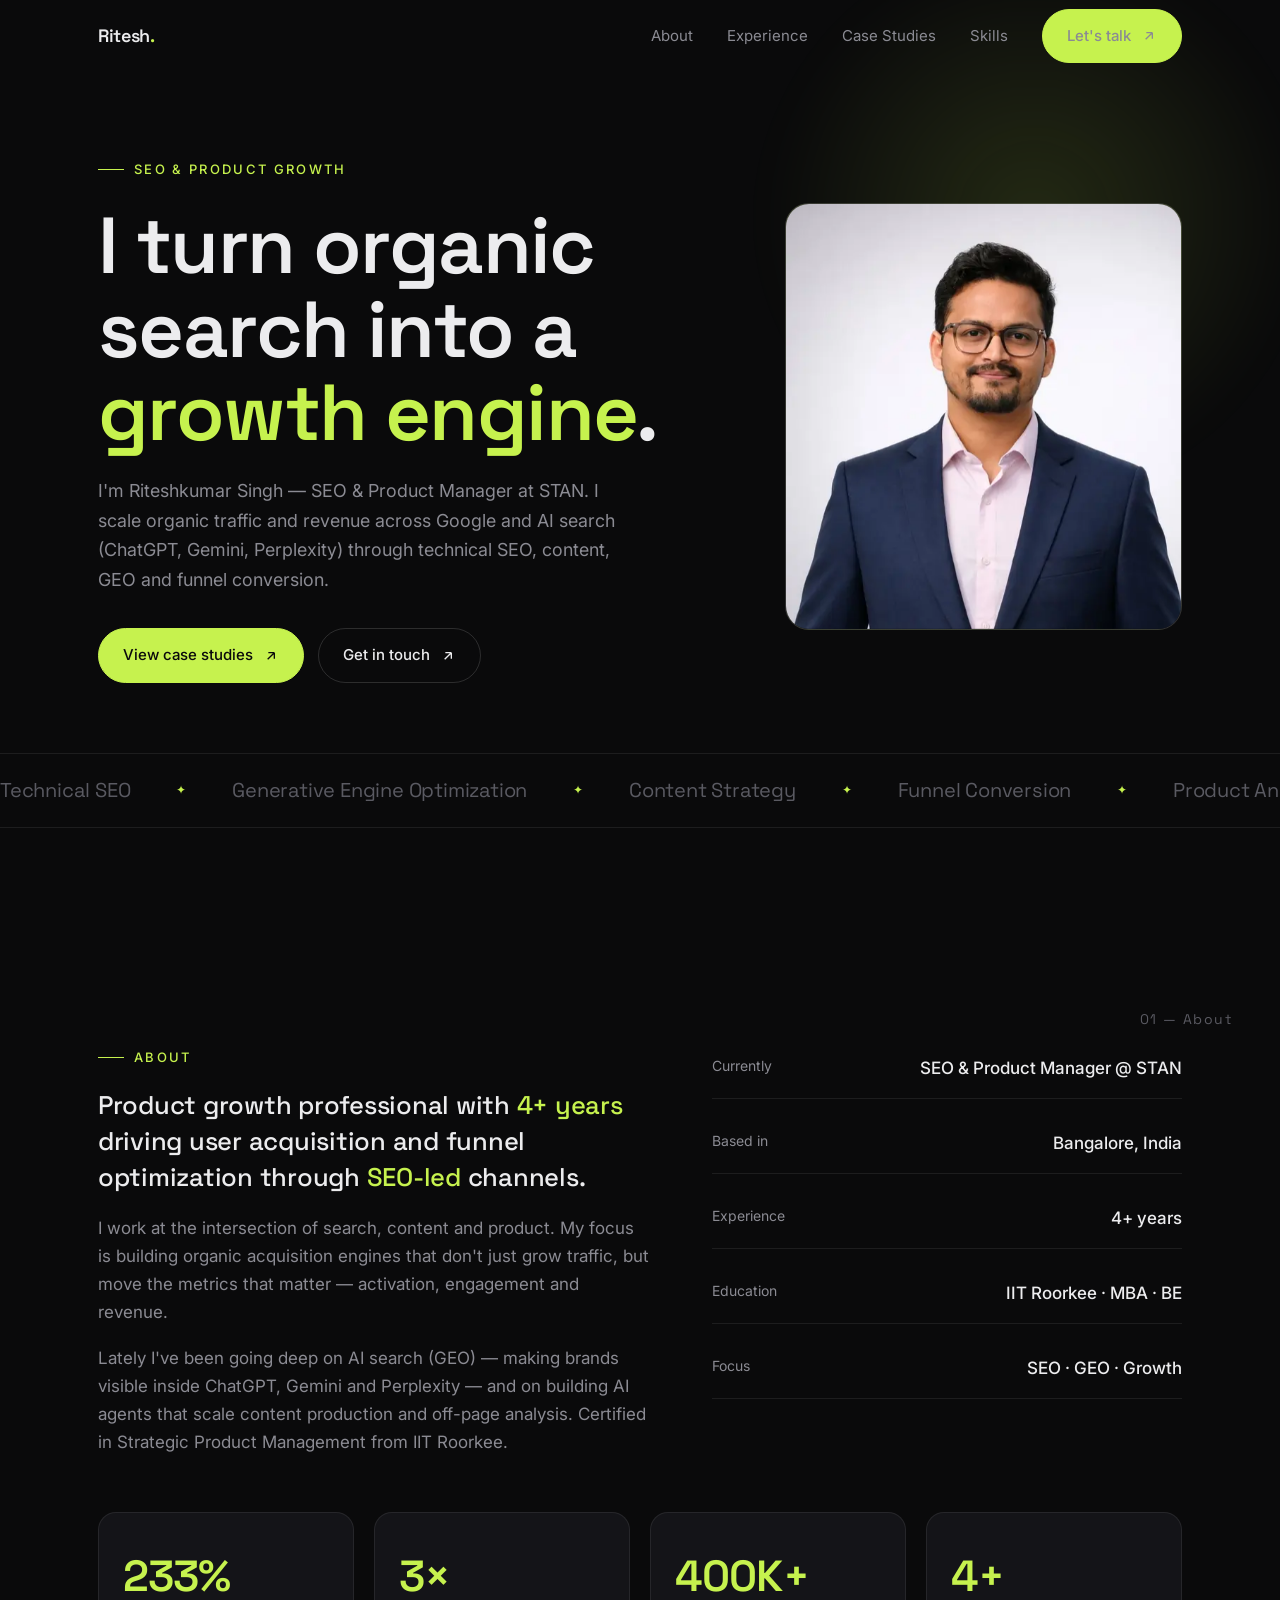
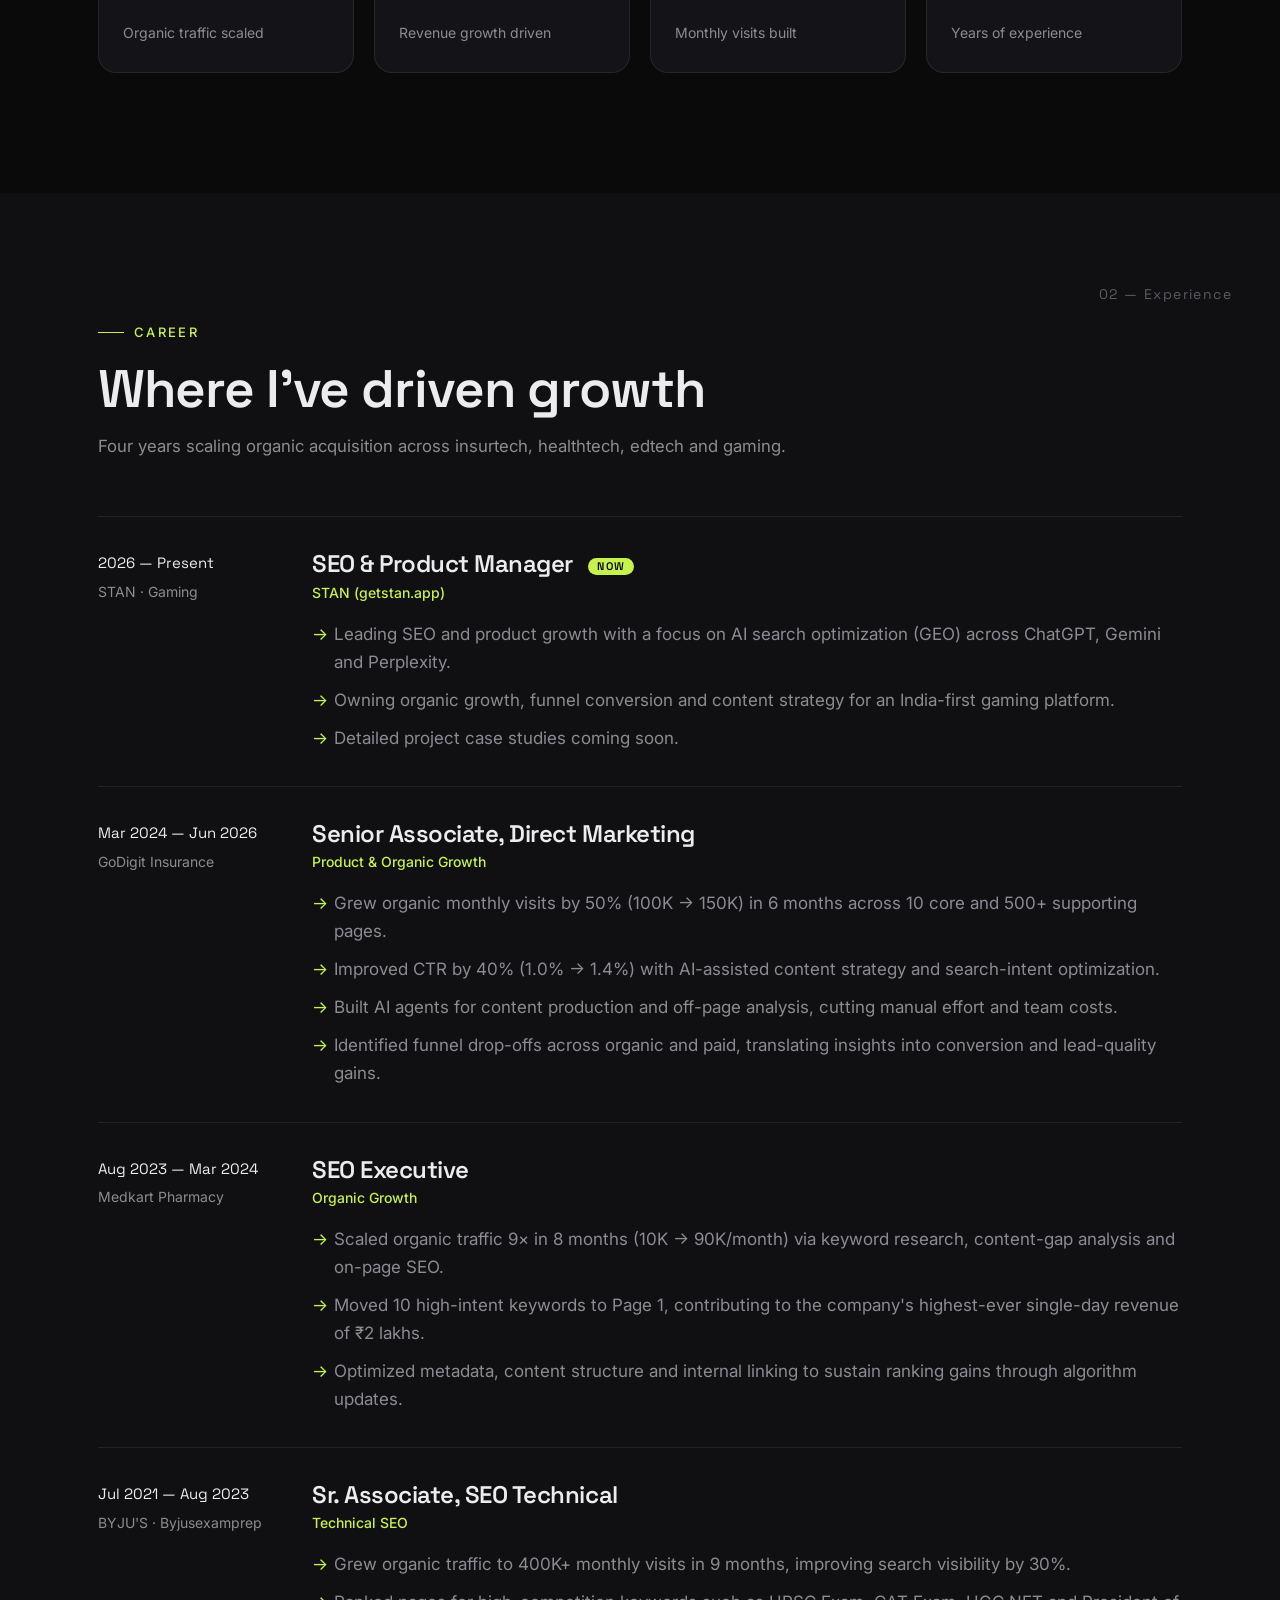
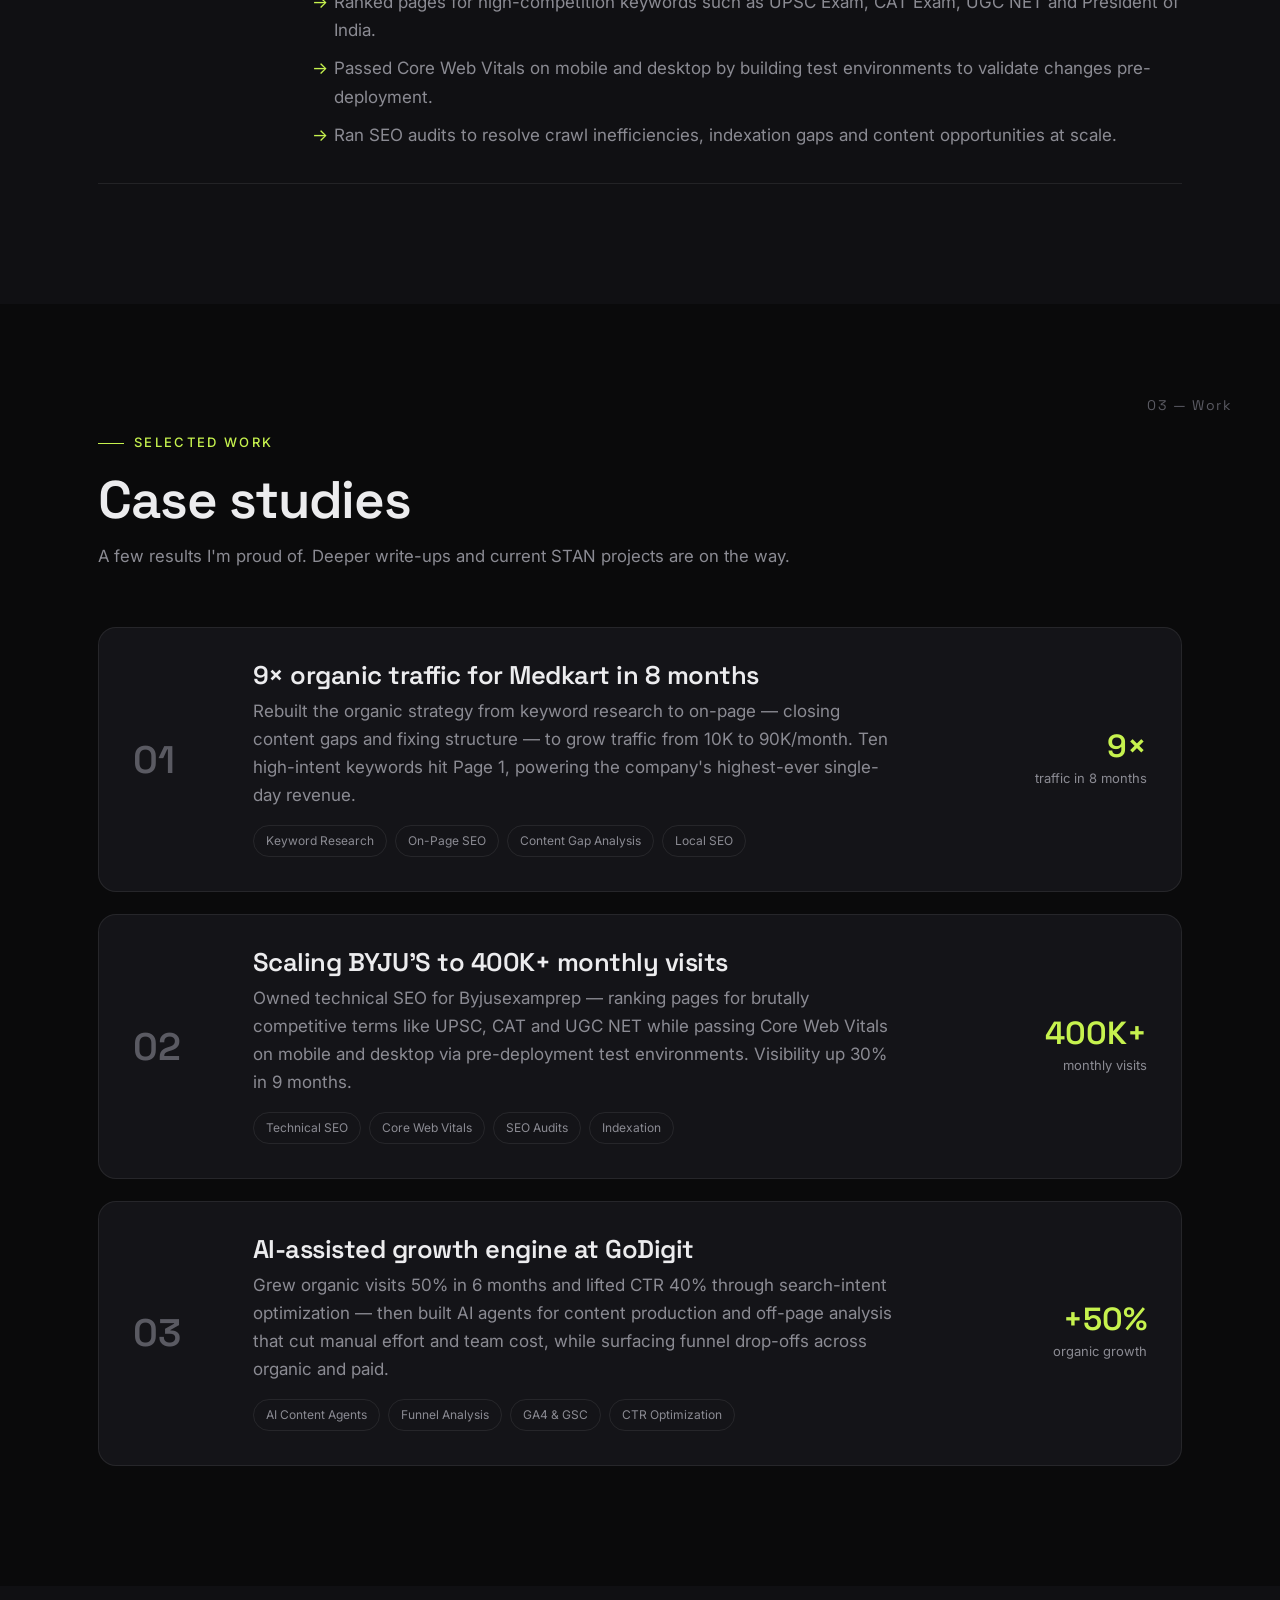
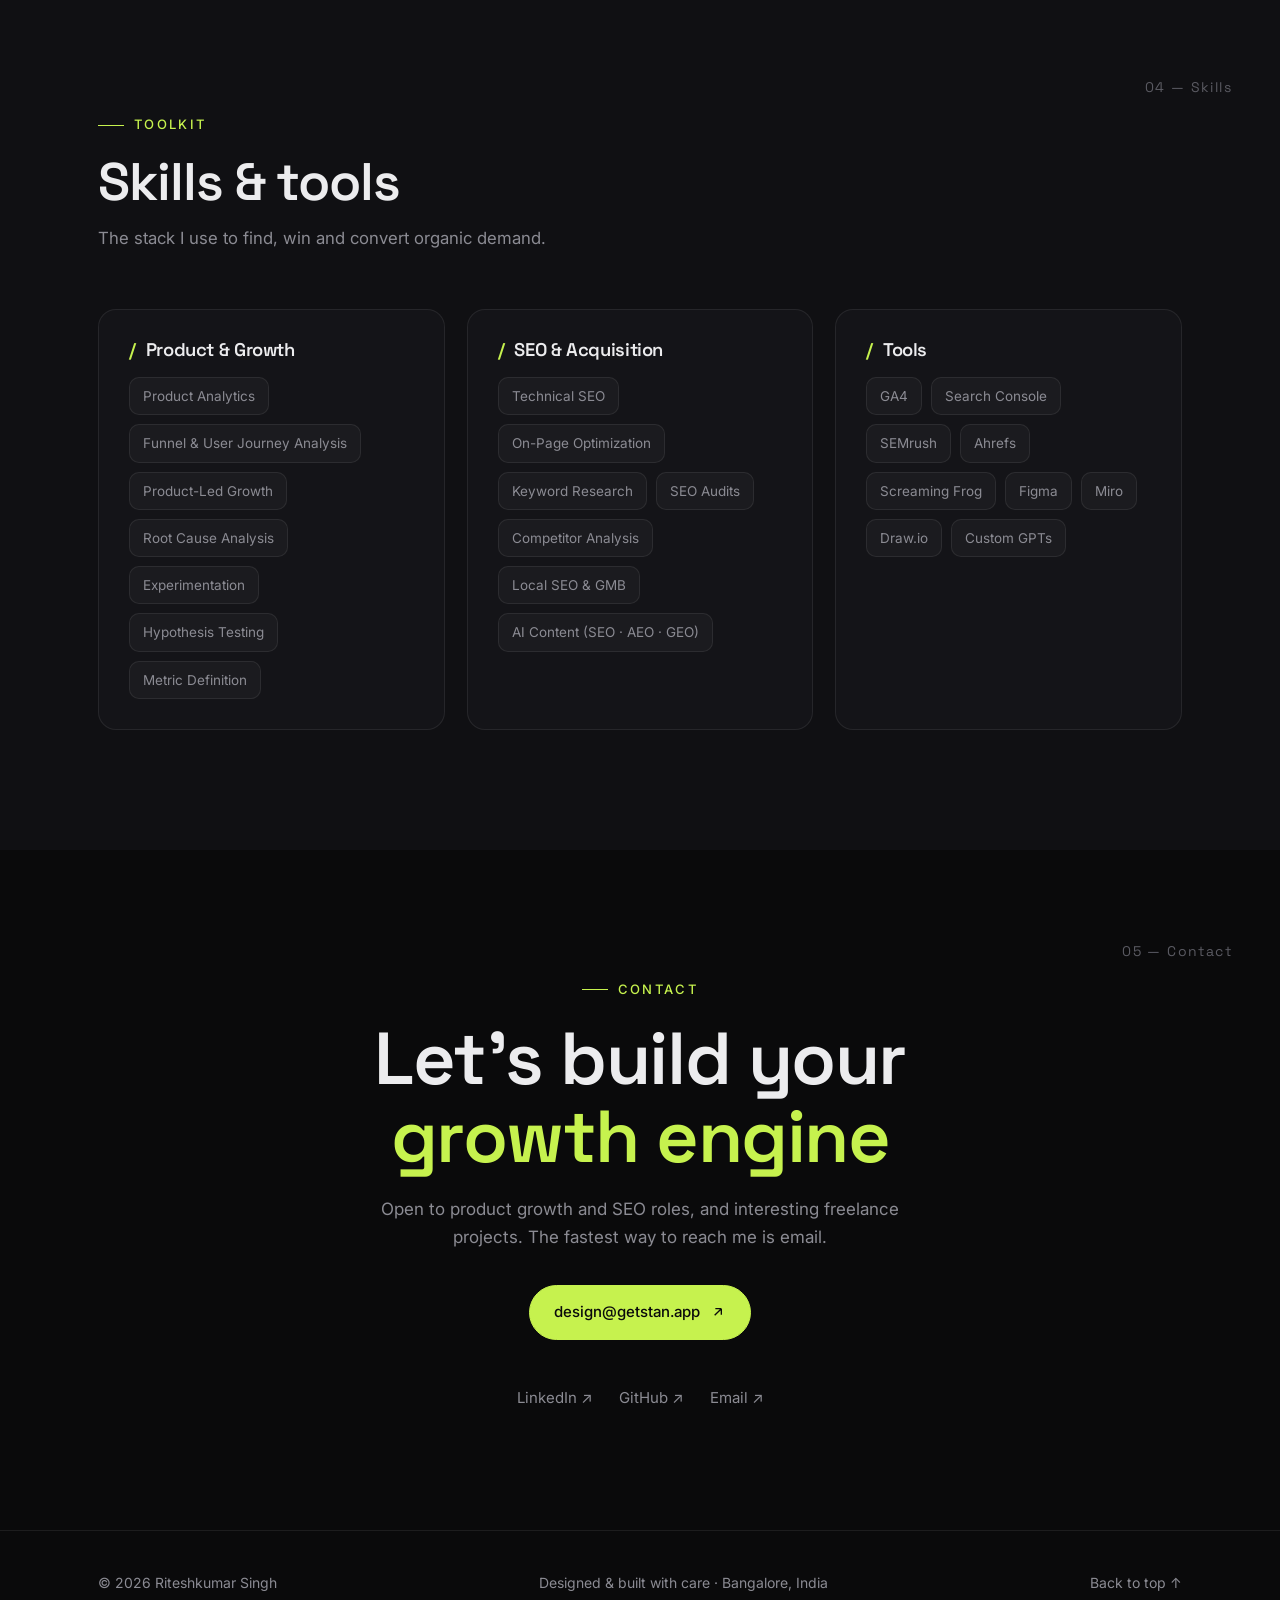
==== commit 70d96ca6: "Rename index (1).html to index.html" ====
--- a/index.html
+++ b/index.html
@@ -1,518 +1,686 @@
 <!DOCTYPE html>
-<html lang="en" data-theme="light">
+<html lang="en">
 <head>
-<meta charset="utf-8">
-<meta name="viewport" content="width=device-width, initial-scale=1">
-
-<title>Ritesh Kumar Singh — SEO &amp; Product | Organic growth case studies</title>
-<meta name="description" content="I run organic growth for a digital commerce marketplace across India and the US. Case studies on technical SEO, content systems and the product decisions behind them — with the trade-offs and the numbers.">
-<link rel="canonical" href="https://riteshk-singh.github.io/">
-
-<meta name="robots" content="index, follow, max-image-preview:large, max-snippet:-1">
-<meta name="author" content="Ritesh Kumar Singh">
-<meta name="theme-color" content="#FAF9F6" media="(prefers-color-scheme: light)">
-<meta name="theme-color" content="#0B1220" media="(prefers-color-scheme: dark)">
-
-<meta property="og:type" content="website">
-<meta property="og:url" content="https://riteshk-singh.github.io/">
-<meta property="og:title" content="Ritesh Kumar Singh — SEO &amp; Product">
-<meta property="og:description" content="Organic growth, technical SEO and product case studies — with the reasoning, the trade-offs and the numbers.">
-<meta property="og:image" content="https://riteshk-singh.github.io/assets/og.png">
-<meta name="twitter:card" content="summary_large_image">
-
-<link rel="preconnect" href="https://fonts.googleapis.com">
-<link rel="preconnect" href="https://fonts.gstatic.com" crossorigin>
-<link href="https://fonts.googleapis.com/css2?family=Instrument+Sans:ital,wght@0,400..700;1,400..700&family=JetBrains+Mono:wght@400;500&display=swap" rel="stylesheet">
-<link rel="stylesheet" href="/assets/css/site.css">
-
-<!-- Set theme before paint so there is no flash of the wrong palette. -->
-<script>
-(function(){try{var s=localStorage.getItem('theme');var d=window.matchMedia('(prefers-color-scheme: dark)').matches;document.documentElement.setAttribute('data-theme',s||(d?'dark':'light'));}catch(e){}document.documentElement.className+=' js';})();
+  <meta charset="UTF-8" />
+  <meta name="viewport" content="width=device-width, initial-scale=1.0" />
+
+  <!-- ============================================================
+       SEO / SOCIAL META  ·  edit the text between the quotes
+       ============================================================ -->
+  <title>Riteshkumar Singh — SEO & Product Growth</title>
+  <meta name="description" content="Riteshkumar Singh — SEO & Product Manager. I scale organic traffic and revenue across Google and AI search (GEO), with technical SEO, content and funnel conversion. Ex-BYJU'S, Ex-Digit. IIT Roorkee." />
+  <meta name="author" content="Riteshkumar Singh" />
+  <link rel="canonical" href="https://riteshk-singh.github.io/" />
+
+  <!-- Open Graph (how the link looks when shared) -->
+  <meta property="og:type" content="website" />
+  <meta property="og:title" content="Riteshkumar Singh — SEO & Product Growth" />
+  <meta property="og:description" content="I turn organic search into a growth engine — SEO, GEO (AI search), content & funnel conversion." />
+  <meta property="og:url" content="https://riteshk-singh.github.io/" />
+  
+  <meta name="twitter:card" content="summary_large_image" />
+
+  <link rel="icon" href="data:image/svg+xml,<svg xmlns='http://www.w3.org/2000/svg' viewBox='0 0 100 100'><rect width='100' height='100' rx='22' fill='%230A0A0B'/><text x='50' y='68' font-size='58' font-family='Arial' font-weight='bold' fill='%23C6F24E' text-anchor='middle'>R</text></svg>" />
+
+  <!-- Fonts -->
+  <link rel="preconnect" href="https://fonts.googleapis.com" />
+  <link rel="preconnect" href="https://fonts.gstatic.com" crossorigin />
+  <link href="https://fonts.googleapis.com/css2?family=Inter:wght@400;500;600&family=Space+Grotesk:wght@400;500;600;700&display=swap" rel="stylesheet" />
+
+  <style>
+/* =============================================================
+   Riteshkumar Singh — Portfolio
+   styles.css  (DESIGN — you usually won't need to touch this)
+   To rebrand the accent colour, change --accent below.
+   ============================================================= */
+
+:root {
+  --bg:        #0A0A0B;   /* page background */
+  --bg-soft:   #101013;   /* section alt background */
+  --card:      #141418;   /* cards */
+  --border:    rgba(255,255,255,0.08);
+  --border-2:  rgba(255,255,255,0.14);
+  --text:      #ECECEE;   /* main text */
+  --muted:     #8B8B93;   /* secondary text */
+  --faint:     #5A5A62;   /* faint labels */
+  --accent:    #C6F24E;   /* GROWTH GREEN — change this to rebrand */
+  --accent-ink:#0A0A0B;   /* text on accent */
+  --radius:    18px;
+  --maxw:      1180px;
+  --ease:      cubic-bezier(0.22, 1, 0.36, 1);
+}
+
+/* ---------- Reset ---------- */
+*, *::before, *::after { box-sizing: border-box; margin: 0; padding: 0; }
+html { scroll-behavior: smooth; -webkit-text-size-adjust: 100%; }
+body {
+  background: var(--bg);
+  color: var(--text);
+  font-family: 'Inter', system-ui, -apple-system, sans-serif;
+  font-size: 17px;
+  line-height: 1.65;
+  -webkit-font-smoothing: antialiased;
+  text-rendering: optimizeLegibility;
+  overflow-x: hidden;
+}
+img { max-width: 100%; display: block; }
+a { color: inherit; text-decoration: none; }
+::selection { background: var(--accent); color: var(--accent-ink); }
+
+h1, h2, h3, h4, .display {
+  font-family: 'Space Grotesk', 'Inter', sans-serif;
+  font-weight: 600;
+  line-height: 1.05;
+  letter-spacing: -0.02em;
+}
+
+.wrap { width: 100%; max-width: var(--maxw); margin: 0 auto; padding: 0 clamp(20px, 5vw, 48px); }
+.eyebrow {
+  font-size: 13px; letter-spacing: 0.18em; text-transform: uppercase;
+  color: var(--accent); font-weight: 500; display: inline-flex; align-items: center; gap: 10px;
+}
+.eyebrow::before { content: ""; width: 26px; height: 1px; background: var(--accent); display: inline-block; }
+.muted { color: var(--muted); }
+
+/* ---------- Buttons ---------- */
+.btn {
+  display: inline-flex; align-items: center; gap: 10px;
+  padding: 14px 24px; border-radius: 100px; font-weight: 500; font-size: 15px;
+  border: 1px solid var(--border-2); transition: all .3s var(--ease); cursor: pointer;
+}
+.btn svg { width: 16px; height: 16px; transition: transform .3s var(--ease); }
+.btn-primary { background: var(--accent); color: var(--accent-ink); border-color: var(--accent); }
+.btn-primary:hover { transform: translateY(-2px); box-shadow: 0 10px 30px -8px rgba(198,242,78,0.4); }
+.btn-primary:hover svg { transform: translate(3px,-3px); }
+.btn-ghost:hover { background: rgba(255,255,255,0.05); border-color: var(--border-2); transform: translateY(-2px); }
+.btn-ghost:hover svg { transform: translate(3px,-3px); }
+
+/* ---------- Navbar ---------- */
+.nav {
+  position: fixed; top: 0; left: 0; right: 0; z-index: 100;
+  transition: background .4s var(--ease), border-color .4s var(--ease), backdrop-filter .4s;
+  border-bottom: 1px solid transparent;
+}
+.nav.scrolled { background: rgba(10,10,11,0.72); backdrop-filter: blur(14px); border-bottom-color: var(--border); }
+.nav-inner { display: flex; align-items: center; justify-content: space-between; height: 72px; }
+.brand { font-family: 'Space Grotesk', sans-serif; font-weight: 600; font-size: 18px; letter-spacing: -0.02em; }
+.brand span { color: var(--accent); }
+.nav-links { display: flex; gap: 34px; align-items: center; }
+.nav-links a { font-size: 15px; color: var(--muted); transition: color .25s; position: relative; }
+.nav-links a:hover { color: var(--text); }
+.nav-links a::after {
+  content: ""; position: absolute; left: 0; bottom: -6px; height: 1px; width: 0; background: var(--accent); transition: width .3s var(--ease);
+}
+.nav-links a:hover::after { width: 100%; }
+.nav-cta { display: inline-flex; }
+.nav-toggle { display: none; background: none; border: 0; color: var(--text); cursor: pointer; padding: 8px; }
+.nav-toggle svg { width: 26px; height: 26px; }
+
+/* ---------- Hero ---------- */
+.hero { position: relative; padding: 150px 0 90px; overflow: hidden; }
+.hero-glow {
+  position: absolute; top: -10%; right: -5%; width: 620px; height: 620px; border-radius: 50%;
+  background: radial-gradient(circle, rgba(198,242,78,0.14), transparent 62%); filter: blur(20px); pointer-events: none;
+}
+.hero-grid { display: grid; grid-template-columns: 1.35fr 0.85fr; gap: 56px; align-items: center; }
+.hero h1 { font-size: clamp(2.6rem, 6.2vw, 5.1rem); margin: 24px 0 22px; }
+.hero h1 .hl { color: var(--accent); }
+.hero-sub { font-size: clamp(1rem, 1.4vw, 1.18rem); color: var(--muted); max-width: 540px; }
+.hero-actions { display: flex; gap: 14px; margin-top: 34px; flex-wrap: wrap; }
+
+.hero-photo { position: relative; }
+.hero-photo .frame {
+  position: relative; border-radius: 24px; overflow: hidden; border: 1px solid var(--border-2);
+  background: linear-gradient(160deg, rgba(198,242,78,0.10), rgba(255,255,255,0.02));
+  aspect-ratio: 1020 / 1097;
+}
+.hero-photo img { width: 100%; height: 100%; object-fit: cover; }
+.hero-photo .monogram { position:absolute; inset:0; display:flex; align-items:center; justify-content:center; font-family:'Space Grotesk',sans-serif; font-weight:700; font-size:8rem; letter-spacing:-0.04em; color:var(--accent); opacity:0.9; }
+.hero-photo img { position:relative; z-index:1; }
+.photo-badge {
+  position: absolute; left: 16px; bottom: 16px; right: 16px;
+  background: rgba(10,10,11,0.72); backdrop-filter: blur(10px); border: 1px solid var(--border);
+  border-radius: 14px; padding: 12px 16px; display: flex; align-items: center; gap: 10px; font-size: 14px;
+}
+.dot { width: 9px; height: 9px; border-radius: 50%; background: var(--accent); box-shadow: 0 0 0 0 rgba(198,242,78,0.6); animation: pulse 2.2s infinite; }
+@keyframes pulse { 0%{box-shadow:0 0 0 0 rgba(198,242,78,0.55);} 70%{box-shadow:0 0 0 10px rgba(198,242,78,0);} 100%{box-shadow:0 0 0 0 rgba(198,242,78,0);} }
+
+/* ---------- Marquee ---------- */
+.marquee { border-top: 1px solid var(--border); border-bottom: 1px solid var(--border); padding: 20px 0; margin-top: 70px; overflow: hidden; }
+.marquee-track { display: flex; gap: 46px; white-space: nowrap; width: max-content; animation: scroll 26s linear infinite; }
+.marquee:hover .marquee-track { animation-play-state: paused; }
+.marquee-track span { font-family: 'Space Grotesk', sans-serif; font-size: 20px; color: var(--faint); display: inline-flex; align-items: center; gap: 46px; letter-spacing: -0.01em; }
+.marquee-track span::after { content: "✦"; color: var(--accent); font-size: 12px; }
+@keyframes scroll { to { transform: translateX(-50%); } }
+
+/* ---------- Section shell ---------- */
+section { position: relative; }
+.section { padding: clamp(70px, 10vw, 120px) 0; }
+.section-alt { background: var(--bg-soft); }
+.section-head { max-width: 720px; margin-bottom: 56px; }
+.section-head h2 { font-size: clamp(2rem, 4.4vw, 3.3rem); margin: 18px 0 16px; }
+.section-head p { color: var(--muted); font-size: 1.05rem; }
+.section-index { position: absolute; top: clamp(50px,8vw,90px); right: clamp(20px,5vw,48px); font-family: 'Space Grotesk',sans-serif; font-size: 14px; color: var(--faint); letter-spacing: .1em; }
+
+/* ---------- About ---------- */
+.about-grid { display: grid; grid-template-columns: 1fr 0.85fr; gap: 60px; align-items: start; }
+.about-lead { font-size: clamp(1.25rem, 2vw, 1.6rem); font-family:'Space Grotesk',sans-serif; font-weight: 500; line-height: 1.4; letter-spacing:-0.01em; }
+.about-lead b { color: var(--accent); font-weight: 500; }
+.about-body p { color: var(--muted); margin-top: 18px; }
+.about-facts { display: grid; gap: 14px; }
+.fact { display: flex; justify-content: space-between; gap: 16px; padding: 16px 0; border-bottom: 1px solid var(--border); }
+.fact span:first-child { color: var(--muted); font-size: 14px; }
+.fact span:last-child { text-align: right; font-weight: 500; }
+
+/* ---------- Stats strip ---------- */
+.stats { display: grid; grid-template-columns: repeat(4,1fr); gap: 20px; margin-top: 56px; }
+.stat { border: 1px solid var(--border); border-radius: var(--radius); padding: 28px 24px; background: var(--card); transition: border-color .35s, transform .35s var(--ease); }
+.stat:hover { border-color: var(--border-2); transform: translateY(-4px); }
+.stat .num { font-family:'Space Grotesk',sans-serif; font-size: clamp(2rem,3.4vw,2.8rem); font-weight: 600; color: var(--accent); letter-spacing:-0.02em; }
+.stat .lbl { color: var(--muted); font-size: 14px; margin-top: 8px; }
+
+/* ---------- Experience timeline ---------- */
+.timeline { position: relative; margin-top: 10px; }
+.job {
+  display: grid; grid-template-columns: 180px 1fr; gap: 34px;
+  padding: 34px 0; border-top: 1px solid var(--border); transition: opacity .3s;
+}
+.job:last-child { border-bottom: 1px solid var(--border); }
+.job-meta .period { font-family:'Space Grotesk',sans-serif; color: var(--text); font-size: 15px; }
+.job-meta .place { color: var(--muted); font-size: 14px; margin-top: 4px; }
+.job-main h3 { font-size: 1.5rem; margin-bottom: 4px; }
+.job-main .role-tag { color: var(--accent); font-size: 14px; font-weight: 500; }
+.job-main ul { list-style: none; margin-top: 16px; display: grid; gap: 10px; }
+.job-main li { color: var(--muted); padding-left: 22px; position: relative; }
+.job-main li::before { content: "→"; position: absolute; left: 0; color: var(--accent); }
+.badge-now { display:inline-block; margin-left:10px; font-size:11px; letter-spacing:.1em; text-transform:uppercase; color:var(--accent-ink); background:var(--accent); padding:3px 9px; border-radius:100px; vertical-align:middle; }
+
+/* ---------- Case studies ---------- */
+.cases { display: grid; gap: 22px; }
+.case {
+  display: grid; grid-template-columns: 90px 1fr auto; gap: 30px; align-items: center;
+  border: 1px solid var(--border); border-radius: var(--radius); padding: 34px; background: var(--card);
+  transition: border-color .4s var(--ease), transform .4s var(--ease), background .4s;
+}
+.case:hover { border-color: var(--accent); transform: translateY(-4px); background: #17170d; }
+.case-num { font-family:'Space Grotesk',sans-serif; font-size: 2.4rem; color: var(--faint); font-weight: 600; transition: color .4s; }
+.case:hover .case-num { color: var(--accent); }
+.case-body h3 { font-size: 1.6rem; margin-bottom: 8px; }
+.case-body p { color: var(--muted); max-width: 640px; }
+.case-tags { display: flex; flex-wrap: wrap; gap: 8px; margin-top: 16px; }
+.case-tags span { font-size: 12px; color: var(--muted); border: 1px solid var(--border); padding: 5px 12px; border-radius: 100px; }
+.case-result { text-align: right; min-width: 140px; }
+.case-result .big { font-family:'Space Grotesk',sans-serif; font-size: 2rem; color: var(--accent); font-weight: 600; line-height: 1; }
+.case-result .cap { color: var(--muted); font-size: 13px; margin-top: 6px; }
+
+/* ---------- Skills ---------- */
+.skills-grid { display: grid; grid-template-columns: repeat(3,1fr); gap: 22px; }
+.skill-card { border: 1px solid var(--border); border-radius: var(--radius); padding: 30px; background: var(--card); transition: border-color .35s, transform .35s var(--ease); }
+.skill-card:hover { border-color: var(--border-2); transform: translateY(-4px); }
+.skill-card h3 { font-size: 1.15rem; margin-bottom: 18px; display: flex; align-items: center; gap: 10px; }
+.skill-card h3 .k { color: var(--accent); font-family:'Space Grotesk',sans-serif; }
+.chips { display: flex; flex-wrap: wrap; gap: 9px; }
+.chips span { font-size: 13.5px; color: var(--muted); background: rgba(255,255,255,0.03); border: 1px solid var(--border); padding: 7px 13px; border-radius: 10px; transition: all .25s; }
+.skill-card:hover .chips span { color: var(--text); }
+
+/* ---------- Contact ---------- */
+.contact { text-align: center; }
+.contact h2 { font-size: clamp(2.4rem, 6vw, 4.6rem); margin: 20px 0; }
+.contact h2 a { color: var(--accent); position: relative; white-space: nowrap; }
+.contact-sub { color: var(--muted); max-width: 560px; margin: 0 auto 34px; }
+.contact-actions { display: flex; gap: 14px; justify-content: center; flex-wrap: wrap; }
+.socials { display: flex; gap: 26px; justify-content: center; margin-top: 46px; }
+.socials a { color: var(--muted); font-size: 15px; transition: color .25s; display: inline-flex; align-items: center; gap: 8px; }
+.socials a:hover { color: var(--accent); }
+
+/* ---------- Footer ---------- */
+.footer { border-top: 1px solid var(--border); padding: 40px 0; }
+.footer-inner { display: flex; justify-content: space-between; align-items: center; gap: 20px; flex-wrap: wrap; color: var(--muted); font-size: 14px; }
+.footer a:hover { color: var(--accent); }
+.to-top { display: inline-flex; align-items: center; gap: 8px; cursor: pointer; }
+.to-top:hover { color: var(--accent); }
+
+/* ---------- Scroll reveal ---------- */
+.reveal { opacity: 0; transform: translateY(26px); transition: opacity .8s var(--ease), transform .8s var(--ease); }
+.reveal.in { opacity: 1; transform: none; }
+.reveal.d1 { transition-delay: .08s; }
+.reveal.d2 { transition-delay: .16s; }
+.reveal.d3 { transition-delay: .24s; }
+
+/* ---------- Responsive ---------- */
+@media (max-width: 900px) {
+  .hero-grid { grid-template-columns: 1fr; gap: 40px; }
+  .hero-photo { max-width: 360px; }
+  .about-grid { grid-template-columns: 1fr; gap: 36px; }
+  .stats { grid-template-columns: repeat(2,1fr); }
+  .skills-grid { grid-template-columns: 1fr; }
+  .job { grid-template-columns: 1fr; gap: 14px; padding: 28px 0; }
+  .case { grid-template-columns: 1fr; gap: 16px; padding: 26px; }
+  .case-result { text-align: left; }
+  .case-num { font-size: 1.8rem; }
+  .nav-links { display: none; }
+  .nav-toggle { display: inline-flex; }
+  .nav-links.open {
+    display: flex; flex-direction: column; position: absolute; top: 72px; left: 0; right: 0;
+    background: rgba(10,10,11,0.96); backdrop-filter: blur(14px); border-bottom: 1px solid var(--border);
+    padding: 24px clamp(20px,5vw,48px) 30px; gap: 20px; align-items: flex-start;
+  }
+  .nav-links.open .nav-cta { display: none; }
+}
+@media (max-width: 480px) {
+  body { font-size: 16px; }
+  .stats { grid-template-columns: 1fr; }
+  .hero { padding-top: 120px; }
+}
+
+@media (prefers-reduced-motion: reduce) {
+  * { animation: none !important; scroll-behavior: auto !important; }
+  .reveal { opacity: 1; transform: none; transition: none; }
+}
+
+</style>
+
+  <!-- Structured data: helps Google understand who you are -->
+  <script type="application/ld+json">
+  {
+    "@context": "https://schema.org",
+    "@type": "Person",
+    "name": "Riteshkumar Singh",
+    "jobTitle": "SEO & Product Manager",
+    "url": "https://riteshk-singh.github.io/",
+    "email": "design@getstan.app",
+    "address": { "@type": "PostalAddress", "addressLocality": "Bangalore", "addressCountry": "IN" },
+    "alumniOf": "IIT Roorkee",
+    "sameAs": ["https://www.linkedin.com/in/riteshkumar-singh/", "https://github.com/riteshk-singh"],
+    "knowsAbout": ["SEO", "Generative Engine Optimization", "Technical SEO", "Product Growth", "Funnel Conversion", "Content Strategy"]
+  }
+  </script>
+</head>
+
+<body>
+
+  <!-- ================= NAVBAR ================= -->
+  <header class="nav">
+    <div class="wrap nav-inner">
+      <a href="#top" class="brand">Ritesh<span>.</span></a>
+      <nav class="nav-links">
+        <a href="#about">About</a>
+        <a href="#experience">Experience</a>
+        <a href="#work">Case Studies</a>
+        <a href="#skills">Skills</a>
+        <a href="#contact" class="btn btn-primary nav-cta">Let's talk
+          <svg viewBox="0 0 24 24" fill="none" stroke="currentColor" stroke-width="2"><path d="M7 17L17 7M17 7H8M17 7V16"/></svg>
+        </a>
+      </nav>
+      <button class="nav-toggle" aria-label="Menu">
+        <svg viewBox="0 0 24 24" fill="none" stroke="currentColor" stroke-width="2"><path d="M4 7h16M4 12h16M4 17h16"/></svg>
+      </button>
+    </div>
+  </header>
+
+  <main id="top">
+
+    <!-- ================= HERO ================= -->
+    <section class="hero">
+      <div class="hero-glow"></div>
+      <div class="wrap hero-grid">
+        <div class="hero-copy">
+          <span class="eyebrow reveal">SEO &amp; Product Growth</span>
+          <!-- EDIT: your headline. The word inside <span class="hl"> is highlighted green -->
+          <h1 class="reveal d1">I turn organic search into a <span class="hl">growth engine</span>.</h1>
+          <!-- EDIT: your intro sentence -->
+          <p class="hero-sub reveal d2">I'm Riteshkumar Singh — SEO &amp; Product Manager at STAN. I scale organic traffic and revenue across Google and AI search (ChatGPT, Gemini, Perplexity) through technical SEO, content, GEO and funnel conversion.</p>
+          <div class="hero-actions reveal d3">
+            <a href="#work" class="btn btn-primary">View case studies
+              <svg viewBox="0 0 24 24" fill="none" stroke="currentColor" stroke-width="2"><path d="M7 17L17 7M17 7H8M17 7V16"/></svg>
+            </a>
+            <a href="#contact" class="btn btn-ghost">Get in touch
+              <svg viewBox="0 0 24 24" fill="none" stroke="currentColor" stroke-width="2"><path d="M7 17L17 7M17 7H8M17 7V16"/></svg>
+            </a>
+          </div>
+        </div>
+
+        <div class="hero-photo reveal d2">
+          <div class="frame">
+            <div class="monogram" aria-hidden="true">RS</div>
+            <!-- EDIT: replace this image file in the /assets folder to change your photo -->
+            <img src="[data-uri]" alt="Riteshkumar Singh" width="1020" height="1097" onerror="this.remove()" />
+            <div class="photo-badge"><span class="dot"></span> Open to product growth &amp; SEO roles</div>
+          </div>
+        </div>
+      </div>
+
+      <!-- Scrolling keyword strip -->
+      <div class="marquee">
+        <div class="marquee-track">
+          <span>Technical SEO</span><span>Generative Engine Optimization</span><span>Content Strategy</span><span>Funnel Conversion</span><span>Product Analytics</span><span>Digital PR</span>
+          <span>Technical SEO</span><span>Generative Engine Optimization</span><span>Content Strategy</span><span>Funnel Conversion</span><span>Product Analytics</span><span>Digital PR</span>
+        </div>
+      </div>
+    </section>
+
+    <!-- ================= ABOUT ================= -->
+    <section class="section" id="about">
+      <span class="section-index">01 — About</span>
+      <div class="wrap">
+        <div class="about-grid">
+          <div>
+            <span class="eyebrow reveal">About</span>
+            <!-- EDIT: your positioning statement -->
+            <p class="about-lead reveal d1" style="margin-top:20px">Product growth professional with <b>4+ years</b> driving user acquisition and funnel optimization through <b>SEO-led</b> channels.</p>
+            <div class="about-body reveal d2">
+              <p>I work at the intersection of search, content and product. My focus is building organic acquisition engines that don't just grow traffic, but move the metrics that matter — activation, engagement and revenue.</p>
+              <p>Lately I've been going deep on AI search (GEO) — making brands visible inside ChatGPT, Gemini and Perplexity — and on building AI agents that scale content production and off-page analysis. Certified in Strategic Product Management from IIT Roorkee.</p>
+            </div>
+          </div>
+          <div class="about-facts reveal d2">
+            <!-- EDIT: quick facts -->
+            <div class="fact"><span>Currently</span><span>SEO &amp; Product Manager @ STAN</span></div>
+            <div class="fact"><span>Based in</span><span>Bangalore, India</span></div>
+            <div class="fact"><span>Experience</span><span>4+ years</span></div>
+            <div class="fact"><span>Education</span><span>IIT Roorkee · MBA · BE</span></div>
+            <div class="fact"><span>Focus</span><span>SEO · GEO · Growth</span></div>
+          </div>
+        </div>
+
+        <!-- Stats: data-count animates the number. Edit data-count / data-suffix / the label. -->
+        <div class="stats">
+          <div class="stat reveal">
+            <div class="num" data-count="233" data-suffix="%">0%</div>
+            <div class="lbl">Organic traffic scaled</div>
+          </div>
+          <div class="stat reveal d1">
+            <div class="num" data-count="3" data-suffix="×">0×</div>
+            <div class="lbl">Revenue growth driven</div>
+          </div>
+          <div class="stat reveal d2">
+            <div class="num" data-count="400" data-suffix="K+">0</div>
+            <div class="lbl">Monthly visits built</div>
+          </div>
+          <div class="stat reveal d3">
+            <div class="num" data-count="4" data-suffix="+">0</div>
+            <div class="lbl">Years of experience</div>
+          </div>
+        </div>
+      </div>
+    </section>
+
+    <!-- ================= EXPERIENCE ================= -->
+    <section class="section section-alt" id="experience">
+      <span class="section-index">02 — Experience</span>
+      <div class="wrap">
+        <div class="section-head reveal">
+          <span class="eyebrow">Career</span>
+          <h2>Where I've driven growth</h2>
+          <p>Four years scaling organic acquisition across insurtech, healthtech, edtech and gaming.</p>
+        </div>
+
+        <div class="timeline">
+          <!-- EDIT each job block below -->
+          <div class="job reveal">
+            <div class="job-meta">
+              <div class="period">2026 — Present</div>
+              <div class="place">STAN · Gaming</div>
+            </div>
+            <div class="job-main">
+              <h3>SEO &amp; Product Manager <span class="badge-now">Now</span></h3>
+              <div class="role-tag">STAN (getstan.app)</div>
+              <ul>
+                <li>Leading SEO and product growth with a focus on AI search optimization (GEO) across ChatGPT, Gemini and Perplexity.</li>
+                <li>Owning organic growth, funnel conversion and content strategy for an India-first gaming platform.</li>
+                <li>Detailed project case studies coming soon.</li>
+              </ul>
+            </div>
+          </div>
+
+          <div class="job reveal">
+            <div class="job-meta">
+              <div class="period">Mar 2024 — Jun 2026</div>
+              <div class="place">GoDigit Insurance</div>
+            </div>
+            <div class="job-main">
+              <h3>Senior Associate, Direct Marketing</h3>
+              <div class="role-tag">Product &amp; Organic Growth</div>
+              <ul>
+                <li>Grew organic monthly visits by 50% (100K → 150K) in 6 months across 10 core and 500+ supporting pages.</li>
+                <li>Improved CTR by 40% (1.0% → 1.4%) with AI-assisted content strategy and search-intent optimization.</li>
+                <li>Built AI agents for content production and off-page analysis, cutting manual effort and team costs.</li>
+                <li>Identified funnel drop-offs across organic and paid, translating insights into conversion and lead-quality gains.</li>
+              </ul>
+            </div>
+          </div>
+
+          <div class="job reveal">
+            <div class="job-meta">
+              <div class="period">Aug 2023 — Mar 2024</div>
+              <div class="place">Medkart Pharmacy</div>
+            </div>
+            <div class="job-main">
+              <h3>SEO Executive</h3>
+              <div class="role-tag">Organic Growth</div>
+              <ul>
+                <li>Scaled organic traffic 9× in 8 months (10K → 90K/month) via keyword research, content-gap analysis and on-page SEO.</li>
+                <li>Moved 10 high-intent keywords to Page 1, contributing to the company's highest-ever single-day revenue of ₹2 lakhs.</li>
+                <li>Optimized metadata, content structure and internal linking to sustain ranking gains through algorithm updates.</li>
+              </ul>
+            </div>
+          </div>
+
+          <div class="job reveal">
+            <div class="job-meta">
+              <div class="period">Jul 2021 — Aug 2023</div>
+              <div class="place">BYJU'S · Byjusexamprep</div>
+            </div>
+            <div class="job-main">
+              <h3>Sr. Associate, SEO Technical</h3>
+              <div class="role-tag">Technical SEO</div>
+              <ul>
+                <li>Grew organic traffic to 400K+ monthly visits in 9 months, improving search visibility by 30%.</li>
+                <li>Ranked pages for high-competition keywords such as UPSC Exam, CAT Exam, UGC NET and President of India.</li>
+                <li>Passed Core Web Vitals on mobile and desktop by building test environments to validate changes pre-deployment.</li>
+                <li>Ran SEO audits to resolve crawl inefficiencies, indexation gaps and content opportunities at scale.</li>
+              </ul>
+            </div>
+          </div>
+        </div>
+      </div>
+    </section>
+
+    <!-- ================= CASE STUDIES ================= -->
+    <section class="section" id="work">
+      <span class="section-index">03 — Work</span>
+      <div class="wrap">
+        <div class="section-head reveal">
+          <span class="eyebrow">Selected work</span>
+          <h2>Case studies</h2>
+          <p>A few results I'm proud of. Deeper write-ups and current STAN projects are on the way.</p>
+        </div>
+
+        <div class="cases">
+          <!-- EDIT each case card -->
+          <article class="case reveal">
+            <div class="case-num">01</div>
+            <div class="case-body">
+              <h3>9× organic traffic for Medkart in 8 months</h3>
+              <p>Rebuilt the organic strategy from keyword research to on-page — closing content gaps and fixing structure — to grow traffic from 10K to 90K/month. Ten high-intent keywords hit Page 1, powering the company's highest-ever single-day revenue.</p>
+              <div class="case-tags"><span>Keyword Research</span><span>On-Page SEO</span><span>Content Gap Analysis</span><span>Local SEO</span></div>
+            </div>
+            <div class="case-result"><div class="big">9×</div><div class="cap">traffic in 8 months</div></div>
+          </article>
+
+          <article class="case reveal">
+            <div class="case-num">02</div>
+            <div class="case-body">
+              <h3>Scaling BYJU'S to 400K+ monthly visits</h3>
+              <p>Owned technical SEO for Byjusexamprep — ranking pages for brutally competitive terms like UPSC, CAT and UGC NET while passing Core Web Vitals on mobile and desktop via pre-deployment test environments. Visibility up 30% in 9 months.</p>
+              <div class="case-tags"><span>Technical SEO</span><span>Core Web Vitals</span><span>SEO Audits</span><span>Indexation</span></div>
+            </div>
+            <div class="case-result"><div class="big">400K+</div><div class="cap">monthly visits</div></div>
+          </article>
+
+          <article class="case reveal">
+            <div class="case-num">03</div>
+            <div class="case-body">
+              <h3>AI-assisted growth engine at GoDigit</h3>
+              <p>Grew organic visits 50% in 6 months and lifted CTR 40% through search-intent optimization — then built AI agents for content production and off-page analysis that cut manual effort and team cost, while surfacing funnel drop-offs across organic and paid.</p>
+              <div class="case-tags"><span>AI Content Agents</span><span>Funnel Analysis</span><span>GA4 &amp; GSC</span><span>CTR Optimization</span></div>
+            </div>
+            <div class="case-result"><div class="big">+50%</div><div class="cap">organic growth</div></div>
+          </article>
+        </div>
+      </div>
+    </section>
+
+    <!-- ================= SKILLS ================= -->
+    <section class="section section-alt" id="skills">
+      <span class="section-index">04 — Skills</span>
+      <div class="wrap">
+        <div class="section-head reveal">
+          <span class="eyebrow">Toolkit</span>
+          <h2>Skills &amp; tools</h2>
+          <p>The stack I use to find, win and convert organic demand.</p>
+        </div>
+
+        <div class="skills-grid">
+          <!-- EDIT skill cards: heading + the chips inside -->
+          <div class="skill-card reveal">
+            <h3><span class="k">/</span> Product &amp; Growth</h3>
+            <div class="chips">
+              <span>Product Analytics</span><span>Funnel &amp; User Journey Analysis</span><span>Product-Led Growth</span><span>Root Cause Analysis</span><span>Experimentation</span><span>Hypothesis Testing</span><span>Metric Definition</span>
+            </div>
+          </div>
+          <div class="skill-card reveal d1">
+            <h3><span class="k">/</span> SEO &amp; Acquisition</h3>
+            <div class="chips">
+              <span>Technical SEO</span><span>On-Page Optimization</span><span>Keyword Research</span><span>SEO Audits</span><span>Competitor Analysis</span><span>Local SEO &amp; GMB</span><span>AI Content (SEO · AEO · GEO)</span>
+            </div>
+          </div>
+          <div class="skill-card reveal d2">
+            <h3><span class="k">/</span> Tools</h3>
+            <div class="chips">
+              <span>GA4</span><span>Search Console</span><span>SEMrush</span><span>Ahrefs</span><span>Screaming Frog</span><span>Figma</span><span>Miro</span><span>Draw.io</span><span>Custom GPTs</span>
+            </div>
+          </div>
+        </div>
+      </div>
+    </section>
+
+    <!-- ================= CONTACT ================= -->
+    <section class="section contact" id="contact">
+      <span class="section-index">05 — Contact</span>
+      <div class="wrap">
+        <span class="eyebrow reveal" style="justify-content:center">Contact</span>
+        <!-- EDIT: contact headline + email -->
+        <h2 class="reveal d1">Let's build your<br><a href="mailto:design@getstan.app">growth engine</a></h2>
+        <p class="contact-sub reveal d2">Open to product growth and SEO roles, and interesting freelance projects. The fastest way to reach me is email.</p>
+        <div class="contact-actions reveal d2">
+          <a href="mailto:design@getstan.app" class="btn btn-primary">design@getstan.app
+            <svg viewBox="0 0 24 24" fill="none" stroke="currentColor" stroke-width="2"><path d="M7 17L17 7M17 7H8M17 7V16"/></svg>
+          </a>
+        </div>
+        <!-- EDIT: your social links -->
+        <div class="socials reveal d3">
+          <a href="https://www.linkedin.com/in/riteshkumar-singh/" target="_blank" rel="noopener">LinkedIn ↗</a>
+          <a href="https://github.com/riteshk-singh" target="_blank" rel="noopener">GitHub ↗</a>
+          <a href="mailto:design@getstan.app">Email ↗</a>
+        </div>
+      </div>
+    </section>
+  </main>
+
+  <!-- ================= FOOTER ================= -->
+  <footer class="footer">
+    <div class="wrap footer-inner">
+      <span>© <span id="year">2026</span> Riteshkumar Singh</span>
+      <span>Designed &amp; built with care · Bangalore, India</span>
+      <a href="#top" class="to-top">Back to top ↑</a>
+    </div>
+  </footer>
+
+  <script>
+/* =============================================================
+   Riteshkumar Singh — Portfolio
+   script.js  (ANIMATION & INTERACTION — you won't need to edit this)
+   ============================================================= */
+(function () {
+  "use strict";
+
+  // --- Navbar background on scroll ---
+  var nav = document.querySelector(".nav");
+  var onScroll = function () {
+    if (window.scrollY > 20) nav.classList.add("scrolled");
+    else nav.classList.remove("scrolled");
+  };
+  window.addEventListener("scroll", onScroll, { passive: true });
+  onScroll();
+
+  // --- Mobile menu toggle ---
+  var toggle = document.querySelector(".nav-toggle");
+  var links = document.querySelector(".nav-links");
+  if (toggle && links) {
+    toggle.addEventListener("click", function () {
+      links.classList.toggle("open");
+    });
+    links.querySelectorAll("a").forEach(function (a) {
+      a.addEventListener("click", function () { links.classList.remove("open"); });
+    });
+  }
+
+  // --- Scroll reveal (IntersectionObserver) ---
+  var revealEls = document.querySelectorAll(".reveal");
+  if ("IntersectionObserver" in window) {
+    var io = new IntersectionObserver(function (entries) {
+      entries.forEach(function (e) {
+        if (e.isIntersecting) {
+          e.target.classList.add("in");
+          io.unobserve(e.target);
+        }
+      });
+    }, { threshold: 0.14, rootMargin: "0px 0px -8% 0px" });
+    revealEls.forEach(function (el) { io.observe(el); });
+  } else {
+    revealEls.forEach(function (el) { el.classList.add("in"); });
+  }
+
+  // --- Animated stat counters ---
+  var counted = false;
+  var statsSection = document.querySelector(".stats");
+  function animateCount(el) {
+    var target = parseFloat(el.getAttribute("data-count"));
+    var suffix = el.getAttribute("data-suffix") || "";
+    var prefix = el.getAttribute("data-prefix") || "";
+    var decimals = (target % 1 !== 0) ? 1 : 0;
+    var dur = 1400, start = null;
+    function step(ts) {
+      if (!start) start = ts;
+      var p = Math.min((ts - start) / dur, 1);
+      var eased = 1 - Math.pow(1 - p, 3);
+      var val = (target * eased).toFixed(decimals);
+      el.textContent = prefix + val + suffix;
+      if (p < 1) requestAnimationFrame(step);
+      else el.textContent = prefix + target.toFixed(decimals) + suffix;
+    }
+    requestAnimationFrame(step);
+  }
+  if (statsSection && "IntersectionObserver" in window) {
+    var sio = new IntersectionObserver(function (entries) {
+      entries.forEach(function (e) {
+        if (e.isIntersecting && !counted) {
+          counted = true;
+          document.querySelectorAll("[data-count]").forEach(animateCount);
+          sio.disconnect();
+        }
+      });
+    }, { threshold: 0.4 });
+    sio.observe(statsSection);
+  }
+
+  // --- Footer year ---
+  var yr = document.getElementById("year");
+  if (yr) yr.textContent = new Date().getFullYear();
+
+})();
+
 </script>
-
-<script type="application/ld+json">
-{
-  "@context": "https://schema.org",
-  "@graph": [
-    {
-      "@type": "Person",
-      "@id": "https://riteshk-singh.github.io/#person",
-      "name": "Ritesh Kumar Singh",
-      "url": "https://riteshk-singh.github.io/",
-      "jobTitle": "[[EDIT: exact job title]]",
-      "email": "mailto:[[EDIT: email]]",
-      "worksFor": { "@type": "Organization", "name": "[[EDIT: company]]" },
-      "address": { "@type": "PostalAddress", "addressLocality": "[[EDIT: city]]", "addressCountry": "IN" },
-      "knowsAbout": [
-        "Search engine optimization", "Technical SEO", "Programmatic SEO",
-        "Content strategy", "Product management", "Marketplace growth",
-        "Google Search Console", "Analytics"
-      ],
-      "sameAs": [
-        "https://www.linkedin.com/in/[[EDIT]]",
-        "https://github.com/riteshk-singh"
-      ]
-    },
-    {
-      "@type": "WebSite",
-      "@id": "https://riteshk-singh.github.io/#website",
-      "url": "https://riteshk-singh.github.io/",
-      "name": "Ritesh Kumar Singh",
-      "publisher": { "@id": "https://riteshk-singh.github.io/#person" },
-      "inLanguage": "en"
-    },
-    {
-      "@type": "ProfilePage",
-      "url": "https://riteshk-singh.github.io/",
-      "mainEntity": { "@id": "https://riteshk-singh.github.io/#person" }
-    }
-  ]
-}
-</script>
-</head>
-
-<body>
-<a class="skip" href="#main">Skip to content</a>
-
-<div class="progress" aria-hidden="true"><div class="progress__bar"></div></div>
-<div class="cursor" aria-hidden="true"></div>
-<div class="cursor-ring" aria-hidden="true"></div>
-
-<!-- ===== Top bar ===================================================== -->
-<header class="topbar">
-  <div class="shell topbar__inner">
-    <a href="#top" class="wordmark">Ritesh<span>.</span></a>
-
-    <nav class="topnav" aria-label="Primary">
-      <a href="#work">Work</a>
-      <a href="#path">Path</a>
-      <a href="#approach">Approach</a>
-      <a href="#about">About</a>
-      <a href="#contact" class="topnav__cta">Contact</a>
-      <button class="theme-toggle" data-theme-toggle aria-label="Switch theme">
-        <svg class="i-moon" viewBox="0 0 24 24" fill="none" stroke="currentColor" stroke-width="1.8" stroke-linecap="round" stroke-linejoin="round" aria-hidden="true"><path d="M21 12.8A9 9 0 1 1 11.2 3a7 7 0 0 0 9.8 9.8z"/></svg>
-        <svg class="i-sun" viewBox="0 0 24 24" fill="none" stroke="currentColor" stroke-width="1.8" stroke-linecap="round" stroke-linejoin="round" aria-hidden="true"><circle cx="12" cy="12" r="4"/><path d="M12 2v2M12 20v2M4.9 4.9l1.4 1.4M17.7 17.7l1.4 1.4M2 12h2M20 12h2M4.9 19.1l1.4-1.4M17.7 6.3l1.4-1.4"/></svg>
-      </button>
-    </nav>
-  </div>
-</header>
-
-<!-- ===== Section rail (wide screens) ================================= -->
-<nav class="rail" aria-label="Sections">
-  <a href="#work">Work</a>
-  <a href="#path">Path</a>
-  <a href="#approach">Approach</a>
-  <a href="#about">About</a>
-  <a href="#contact">Contact</a>
-</nav>
-
-<main id="main">
-<span id="top"></span>
-
-<!-- ===== Hero ======================================================== -->
-<section class="hero">
-  <div class="shell hero__grid">
-    <div style="display:grid; gap:1.75rem;">
-      <p class="hero__status fade-up">
-        <span class="hero__dot" aria-hidden="true"></span>
-        [[EDIT: Open to senior SEO / growth roles]] · India + US
-      </p>
-
-      <h1 class="display">
-        <span class="reveal-line"><span>I make pages</span></span>
-        <span class="reveal-line"><span>worth <em>ranking</em>,</span></span>
-        <span class="reveal-line"><span>then rank them.</span></span>
-      </h1>
-
-      <p class="lede fade-up fade-up--1">
-        I run organic growth for a digital commerce marketplace across India and the US —
-        technical SEO, content systems, and the product decisions that decide whether a page
-        deserves to win in the first place. Most people do one of those. The case studies below
-        are what happens when one person does both.
-      </p>
-
-      <div class="hero__actions fade-up fade-up--2">
-        <a class="btn btn--solid" href="#work">
-          Read the case studies
-          <svg class="btn__arrow" width="15" height="15" viewBox="0 0 24 24" fill="none" stroke="currentColor" stroke-width="2.2" stroke-linecap="round" stroke-linejoin="round" aria-hidden="true"><path d="M5 12h14M13 6l6 6-6 6"/></svg>
-        </a>
-        <a class="btn btn--ghost" href="mailto:[[EDIT: email]]">Get in touch</a>
-      </div>
-    </div>
-
-    <!-- Metric strip. Every number carries its baseline. -->
-    <div class="metrics fade-up fade-up--3" data-reveal>
-      <div class="metric">
-        <span class="metric__value"><span data-count="312">312</span><span class="unit">%</span></span>
-        <span class="metric__label">Non-brand organic clicks</span>
-        <span class="metric__base mono">[[EDIT: 000 → 000 · 12 mo]]</span>
-        <span class="delta"><span class="delta__fill" style="--to:88%"></span></span>
-      </div>
-      <div class="metric">
-        <span class="metric__value"><span data-count="248">248</span></span>
-        <span class="metric__label">Keywords ranking top 3</span>
-        <span class="metric__base mono">[[EDIT: from 00]]</span>
-        <span class="delta"><span class="delta__fill" style="--to:72%"></span></span>
-      </div>
-      <div class="metric">
-        <span class="metric__value"><span data-count="41">41</span><span class="unit">%</span></span>
-        <span class="metric__label">Revenue share from organic</span>
-        <span class="metric__base mono">[[EDIT: from 00%]]</span>
-        <span class="delta"><span class="delta__fill" style="--to:58%"></span></span>
-      </div>
-      <div class="metric">
-        <span class="metric__value"><span data-count="17">17</span></span>
-        <span class="metric__label">Features shipped end to end</span>
-        <span class="metric__base mono">[[EDIT: window]]</span>
-        <span class="delta"><span class="delta__fill" style="--to:65%"></span></span>
-      </div>
-    </div>
-  </div>
-</section>
-
-<!-- ===== Work — presented as search results ========================== -->
-<section class="section section--alt" id="work" data-section>
-  <div class="shell">
-    <div class="section__head" data-reveal>
-      <p class="eyebrow">Selected work</p>
-      <h2 class="h2">Four problems, and what they cost to solve.</h2>
-      <p class="lede">
-        Each one opens the full case study — the baseline, the constraint that made it hard,
-        the bet that failed, and what I'd sequence differently. Presented the way search
-        presents things, because that's the job.
-      </p>
-    </div>
-  </div>
-
-  <div class="serp">
-
-    <!-- 01 -->
-    <article class="serp__item" data-reveal>
-      <span class="serp__rank mono">01</span>
-      <div class="serp__body">
-        <p class="serp__crumb mono">
-          <span class="serp__favicon" aria-hidden="true">R</span>
-          riteshk-singh.github.io <span class="sep">›</span> case-studies <span class="sep">›</span> organic-growth-rebuild
-        </p>
-        <h3 class="serp__title">
-          <a href="/case-studies/organic-growth-rebuild/" class="serp__link">
-            [[EDIT: Rebuilding organic acquisition for a two-market marketplace]]
-            <span>Read the case study</span>
-          </a>
-        </h3>
-        <p class="serp__snippet">
-          <b>[[EDIT: The situation in one clause.]]</b> Paid was carrying the whole channel and CAC
-          had crossed contribution margin. Twelve months later organic was [[EDIT: outcome]] —
-          built with two writers, one part-time dev, and a mid-project URL migration nobody asked for.
-        </p>
-        <div class="serp__rich">
-          <span class="chip chip--accent mono">Organic growth</span>
-          <span class="chip mono">12 months</span>
-          <span class="chip mono">India + US</span>
-          <span class="chip mono">Content systems</span>
-        </div>
-      </div>
-    </article>
-
-    <!-- 02 -->
-    <article class="serp__item" data-reveal>
-      <span class="serp__rank mono">02</span>
-      <div class="serp__body">
-        <p class="serp__crumb mono">
-          <span class="serp__favicon" aria-hidden="true">R</span>
-          riteshk-singh.github.io <span class="sep">›</span> case-studies <span class="sep">›</span> crawl-and-indexation
-        </p>
-        <h3 class="serp__title">
-          <a href="/case-studies/crawl-and-indexation/" class="serp__link">
-            [[EDIT: Finding the 40,000 URLs Google was wasting its budget on]]
-            <span>Read the case study</span>
-          </a>
-        </h3>
-        <p class="serp__snippet">
-          <b>New pages took [[EDIT]] days to get indexed.</b> The symptom was slow launches; the cause
-          was somewhere in a log file. How I segmented Googlebot hits by URL pattern, found the
-          root cause, and changed the release process so it couldn't come back.
-        </p>
-        <div class="serp__rich">
-          <span class="chip chip--accent mono">Technical SEO</span>
-          <span class="chip mono">6 weeks</span>
-          <span class="chip mono">~40,000 URLs</span>
-          <span class="chip mono">Log analysis</span>
-        </div>
-      </div>
-    </article>
-
-    <!-- 03 -->
-    <article class="serp__item" data-reveal>
-      <span class="serp__rank mono">03</span>
-      <div class="serp__body">
-        <p class="serp__crumb mono">
-          <span class="serp__favicon" aria-hidden="true">R</span>
-          riteshk-singh.github.io <span class="sep">›</span> case-studies <span class="sep">›</span> checkout-drop-off
-        </p>
-        <h3 class="serp__title">
-          <a href="/case-studies/checkout-drop-off/" class="serp__link">
-            [[EDIT: The drop-off everyone blamed on pricing]]
-            <span>Read the case study</span>
-          </a>
-        </h3>
-        <p class="serp__snippet">
-          <b>[[EDIT: X]]% of users abandoned at a single step.</b> Quant said one thing, support
-          tickets said another. What the interviews actually surfaced, the three things I decided
-          not to build, and the guardrail metric that stopped us shipping a win that wasn't one.
-        </p>
-        <div class="serp__rich">
-          <span class="chip chip--accent mono">Product</span>
-          <span class="chip mono">10 weeks</span>
-          <span class="chip mono">Discovery</span>
-          <span class="chip mono">Experimentation</span>
-        </div>
-      </div>
-    </article>
-
-    <!-- 04 -->
-    <article class="serp__item" data-reveal>
-      <span class="serp__rank mono">04</span>
-      <div class="serp__body">
-        <p class="serp__crumb mono">
-          <span class="serp__favicon" aria-hidden="true">R</span>
-          riteshk-singh.github.io <span class="sep">›</span> case-studies <span class="sep">›</span> new-category-launch
-        </p>
-        <h3 class="serp__title">
-          <a href="/case-studies/new-category-launch/" class="serp__link">
-            [[EDIT: Taking a new category from zero to launch in two quarters]]
-            <span>Read the case study</span>
-          </a>
-        </h3>
-        <p class="serp__snippet">
-          <b>[[EDIT: The bet, in one clause.]]</b> How I sized the demand before writing a line of
-          spec, what got cut from v1 and why, the kill criteria I set <i>before</i> launch, and where
-          the thing landed ninety days in.
-        </p>
-        <div class="serp__rich">
-          <span class="chip chip--accent mono">Product</span>
-          <span class="chip mono">0 → 1</span>
-          <span class="chip mono">2 quarters</span>
-          <span class="chip mono">Category ownership</span>
-        </div>
-      </div>
-    </article>
-
-  </div>
-</section>
-
-<!-- ===== Path / timeline ============================================= -->
-<section class="section" id="path" data-section>
-  <div class="shell">
-    <div class="section__head" data-reveal>
-      <p class="eyebrow">The path</p>
-      <h2 class="h2">How I ended up doing both jobs.</h2>
-      <p class="lede">
-        Nobody sets out to sit between SEO and product. You get there by being the person
-        in the room who can answer why the page isn't ranking <em>and</em> why it exists.
-      </p>
-    </div>
-
-    <div class="tl">
-      <div class="tl__row">
-        <div class="tl__year mono">[[YEAR]]</div>
-        <div class="tl__body">
-          <h3 class="h4">[[EDIT: Where it started]]</h3>
-          <p class="prose">[[EDIT: Two or three sentences. Specific and human — the first client, the thing you got wrong, the person who taught you. This is the section people actually remember. Avoid "I developed a passion for digital marketing".]]</p>
-          <p class="tl__meta">[[EDIT: Company or context]]</p>
-        </div>
-      </div>
-
-      <div class="tl__row">
-        <div class="tl__year mono">[[YEAR]]</div>
-        <div class="tl__body">
-          <h3 class="h4">[[EDIT: The first real responsibility]]</h3>
-          <p class="prose">[[EDIT: What changed when someone was counting on the numbers being right.]]</p>
-          <p class="tl__meta">[[EDIT: Company or context]]</p>
-        </div>
-      </div>
-
-      <div class="tl__row">
-        <div class="tl__year mono">[[YEAR]]</div>
-        <div class="tl__body">
-          <h3 class="h4">[[EDIT: The project that changed how you work]]</h3>
-          <p class="prose">[[EDIT: The one that was harder than it should have been, and what it taught you.]]</p>
-          <p class="tl__meta">[[EDIT: Company or context]]</p>
-        </div>
-      </div>
-
-      <div class="tl__row">
-        <div class="tl__year mono">[[YEAR]]</div>
-        <div class="tl__body">
-          <h3 class="h4">[[EDIT: Crossing into product]]</h3>
-          <p class="prose">[[EDIT: The moment SEO stopped being enough and you started owning the thing itself.]]</p>
-          <p class="tl__meta">[[EDIT: Company or context]]</p>
-        </div>
-      </div>
-
-      <div class="tl__row">
-        <div class="tl__year mono">Now</div>
-        <div class="tl__body">
-          <h3 class="h4">[[EDIT: What you're working on today]]</h3>
-          <p class="prose">[[EDIT: Current scope in plain terms, and the problem you're most interested in next.]]</p>
-          <p class="tl__meta">[[EDIT: Company]]</p>
-        </div>
-      </div>
-    </div>
-  </div>
-</section>
-
-<!-- ===== Approach ==================================================== -->
-<section class="section section--alt" id="approach" data-section>
-  <div class="shell">
-    <div class="section__head" data-reveal>
-      <p class="eyebrow">How I work</p>
-      <h2 class="h2">Four things I'll argue about.</h2>
-    </div>
-
-    <div class="cards" data-reveal-stagger>
-      <article class="card">
-        <span class="card__no mono">01</span>
-        <h3 class="h4">Fix the template, not the page.</h3>
-        <p>One page is an afternoon. The template behind it is thousands of pages and it compounds. I look for the change that lands everywhere before I look for the change that looks impressive.</p>
-      </article>
-      <article class="card">
-        <span class="card__no mono">02</span>
-        <h3 class="h4">Rendering is a business decision.</h3>
-        <p>If content only exists after JavaScript runs, it doesn't exist for a crawler — and increasingly not for an AI answer either. This is the least glamorous conversation in SEO and the one that decides everything downstream.</p>
-      </article>
-      <article class="card">
-        <span class="card__no mono">03</span>
-        <h3 class="h4">Scale amplifies what's already there.</h3>
-        <p>Programmatic pages multiply your quality or multiply your problems in exactly equal measure. I won't build the machine until the thing it's replicating is worth replicating.</p>
-      </article>
-      <article class="card">
-        <span class="card__no mono">04</span>
-        <h3 class="h4">A number without a baseline is a claim.</h3>
-        <p>Every result on this site names its comparison window. "+300%" off a base of four is a rounding error wearing a suit, and anyone senior will ask.</p>
-      </article>
-    </div>
-  </div>
-</section>
-
-<!-- ===== About ======================================================= -->
-<section class="section" id="about" data-section>
-  <div class="shell">
-    <div class="section__head" data-reveal>
-      <p class="eyebrow">About</p>
-      <h2 class="h2">Hi, I'm Ritesh.</h2>
-    </div>
-
-    <div class="contact__grid">
-      <div class="prose" data-reveal>
-        <p>[[EDIT: One sentence a stranger would understand — what you do now, for whom.]]</p>
-        <p>[[EDIT: A short paragraph on how you got here. First person. Third-person bios read as dated.]]</p>
-        <p>[[EDIT: Then the important one — say what the SEO + product overlap actually lets you do that a specialist in either can't. This is your differentiator; don't bury it.]]</p>
-      </div>
-
-      <div style="display:grid; gap:2.5rem;" data-reveal>
-        <div>
-          <p class="skillset__title" style="margin-bottom:1rem;">Experience</p>
-          <table class="roles">
-            <thead>
-              <tr><th scope="col">Role</th><th scope="col">Company</th><th scope="col">Years</th></tr>
-            </thead>
-            <tbody>
-              <tr><td>[[EDIT: role]]</td><td>[[EDIT: company]]</td><td>2024 — now</td></tr>
-              <tr><td>[[EDIT: role]]</td><td>[[EDIT: company]]</td><td>2022 — 2024</td></tr>
-              <tr><td>[[EDIT: role]]</td><td>[[EDIT: company]]</td><td>2020 — 2022</td></tr>
-            </tbody>
-          </table>
-        </div>
-
-        <div class="skills">
-          <div class="skillset">
-            <p class="skillset__title">Search</p>
-            <div class="chip-row">
-              <span class="chip mono">Technical audits</span>
-              <span class="chip mono">Crawl &amp; indexation</span>
-              <span class="chip mono">Keyword strategy</span>
-              <span class="chip mono">Internal linking</span>
-              <span class="chip mono">Schema</span>
-              <span class="chip mono">Programmatic SEO</span>
-              <span class="chip mono">Core Web Vitals</span>
-              <span class="chip mono">AI search visibility</span>
-            </div>
-          </div>
-          <div class="skillset">
-            <p class="skillset__title">Product</p>
-            <div class="chip-row">
-              <span class="chip mono">Discovery</span>
-              <span class="chip mono">Roadmapping</span>
-              <span class="chip mono">Experimentation</span>
-              <span class="chip mono">Metric design</span>
-              <span class="chip mono">Prioritisation</span>
-            </div>
-          </div>
-          <div class="skillset">
-            <p class="skillset__title">Tools</p>
-            <div class="chip-row">
-              <span class="chip mono">Search Console</span>
-              <span class="chip mono">GA4</span>
-              <span class="chip mono">Semrush</span>
-              <span class="chip mono">Screaming Frog</span>
-              <span class="chip mono">SQL</span>
-              <span class="chip mono">Looker Studio</span>
-              <span class="chip mono">Figma</span>
-              <span class="chip mono">Jira</span>
-            </div>
-          </div>
-          <p class="metric__base mono">[[EDIT this list — cut anything you couldn't answer three follow-ups on.]]</p>
-        </div>
-      </div>
-    </div>
-  </div>
-</section>
-
-<!-- ===== Contact ===================================================== -->
-<section class="section section--alt" id="contact" data-section>
-  <div class="shell contact__grid">
-    <div class="section__head" style="margin-bottom:0;" data-reveal>
-      <p class="eyebrow">Contact</p>
-      <h2 class="h2">Let's talk.</h2>
-      <p class="lede">
-        Open to [[EDIT: roles / consulting / collaborations]]. Email is fastest — I read everything
-        and reply to anything specific.
-      </p>
-    </div>
-
-    <div class="contact__links" data-reveal-stagger>
-      <a class="contact__link" href="mailto:[[EDIT: email]]" data-copy="[[EDIT: email]]">
-        <span class="label">Email</span><span class="value">[[EDIT: email]]</span>
-      </a>
-      <a class="contact__link" href="https://www.linkedin.com/in/[[EDIT]]" rel="me noopener" target="_blank">
-        <span class="label">LinkedIn</span><span class="value">/in/[[EDIT]]</span>
-      </a>
-      <a class="contact__link" href="https://github.com/riteshk-singh" rel="me noopener" target="_blank">
-        <span class="label">GitHub</span><span class="value">@riteshk-singh</span>
-      </a>
-      <a class="contact__link" href="/resume.pdf">
-        <span class="label">Résumé</span><span class="value">Download PDF</span>
-      </a>
-    </div>
-  </div>
-</section>
-
-</main>
-
-<footer class="footer">
-  <div class="shell footer__inner">
-    <p>© <span data-year>2026</span> Ritesh Kumar Singh</p>
-    <nav aria-label="Footer">
-      <a href="#work">Work</a>
-      <a href="#path">Path</a>
-      <a href="#about">About</a>
-      <a href="mailto:[[EDIT: email]]">Email</a>
-    </nav>
-    <p>Hand-built. No framework, no tracker.</p>
-  </div>
-</footer>
-
-<script src="/assets/js/site.js" defer></script>
 </body>
 </html>
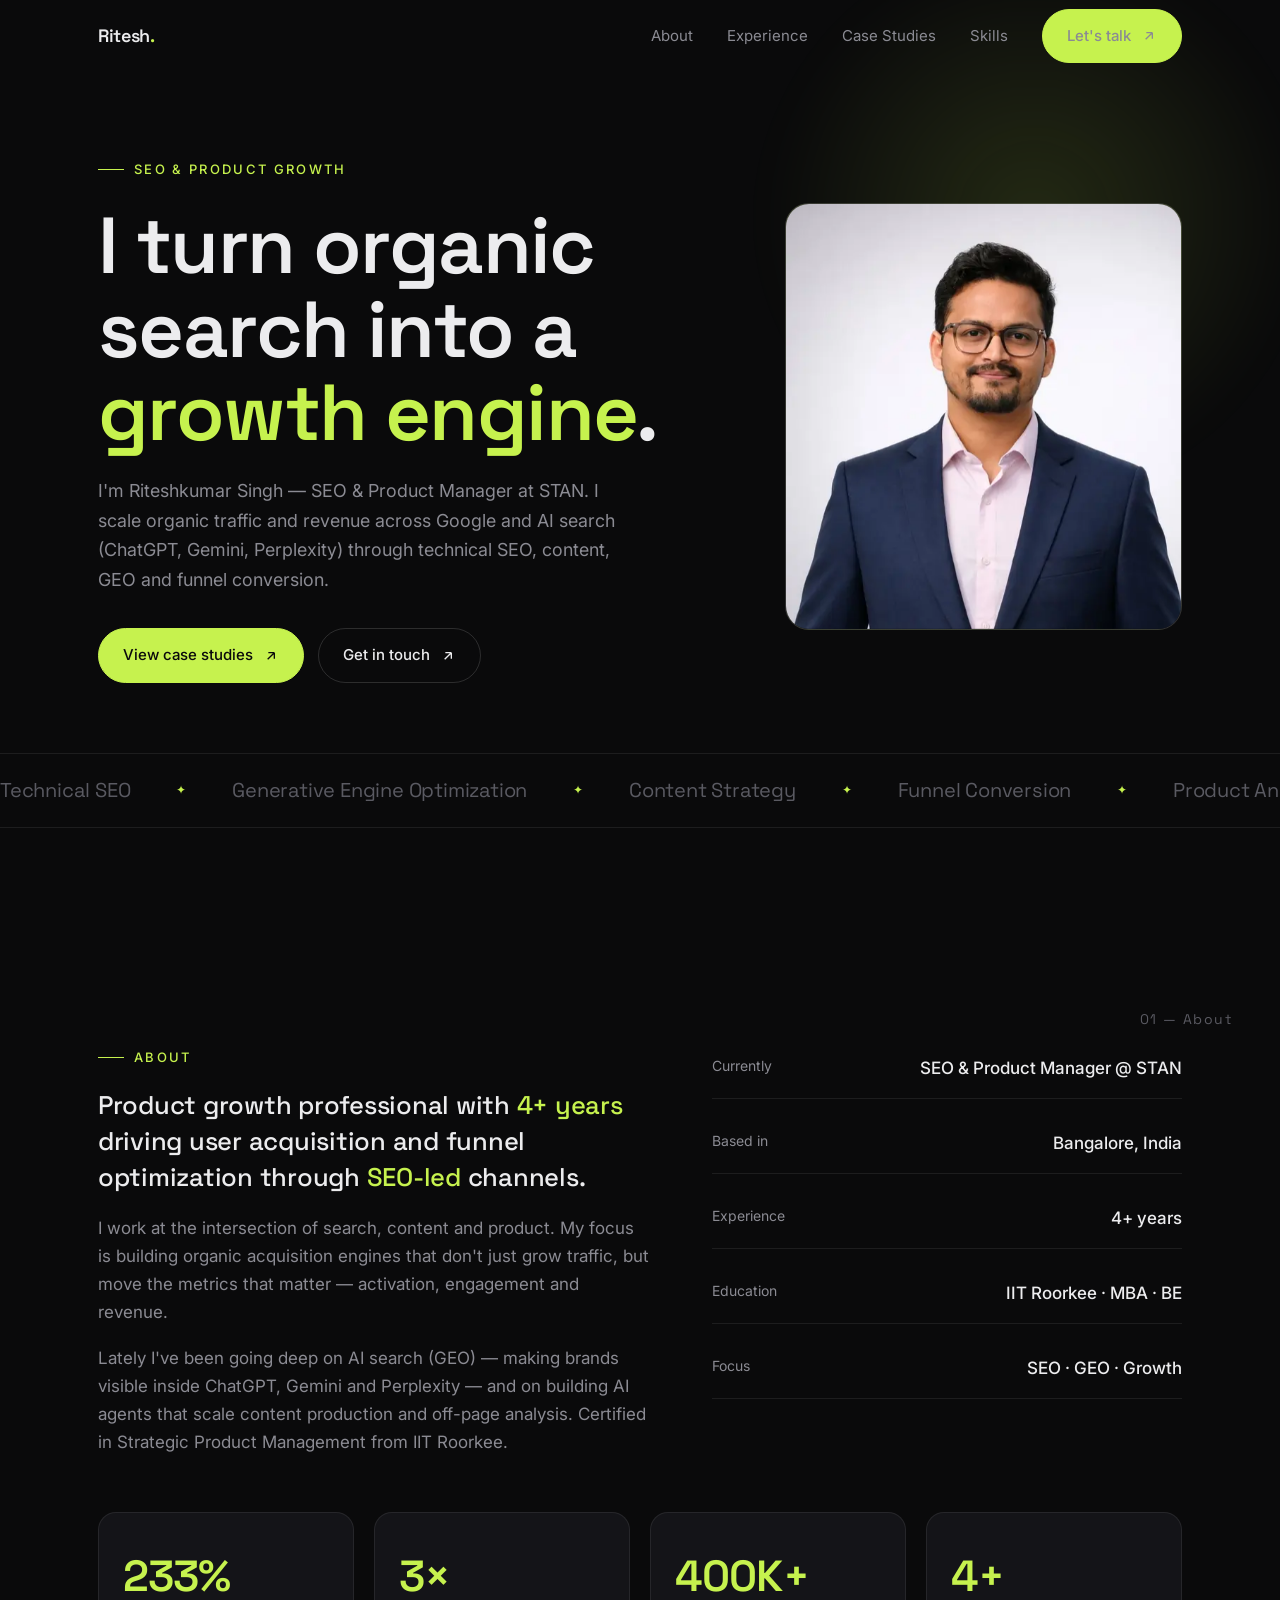
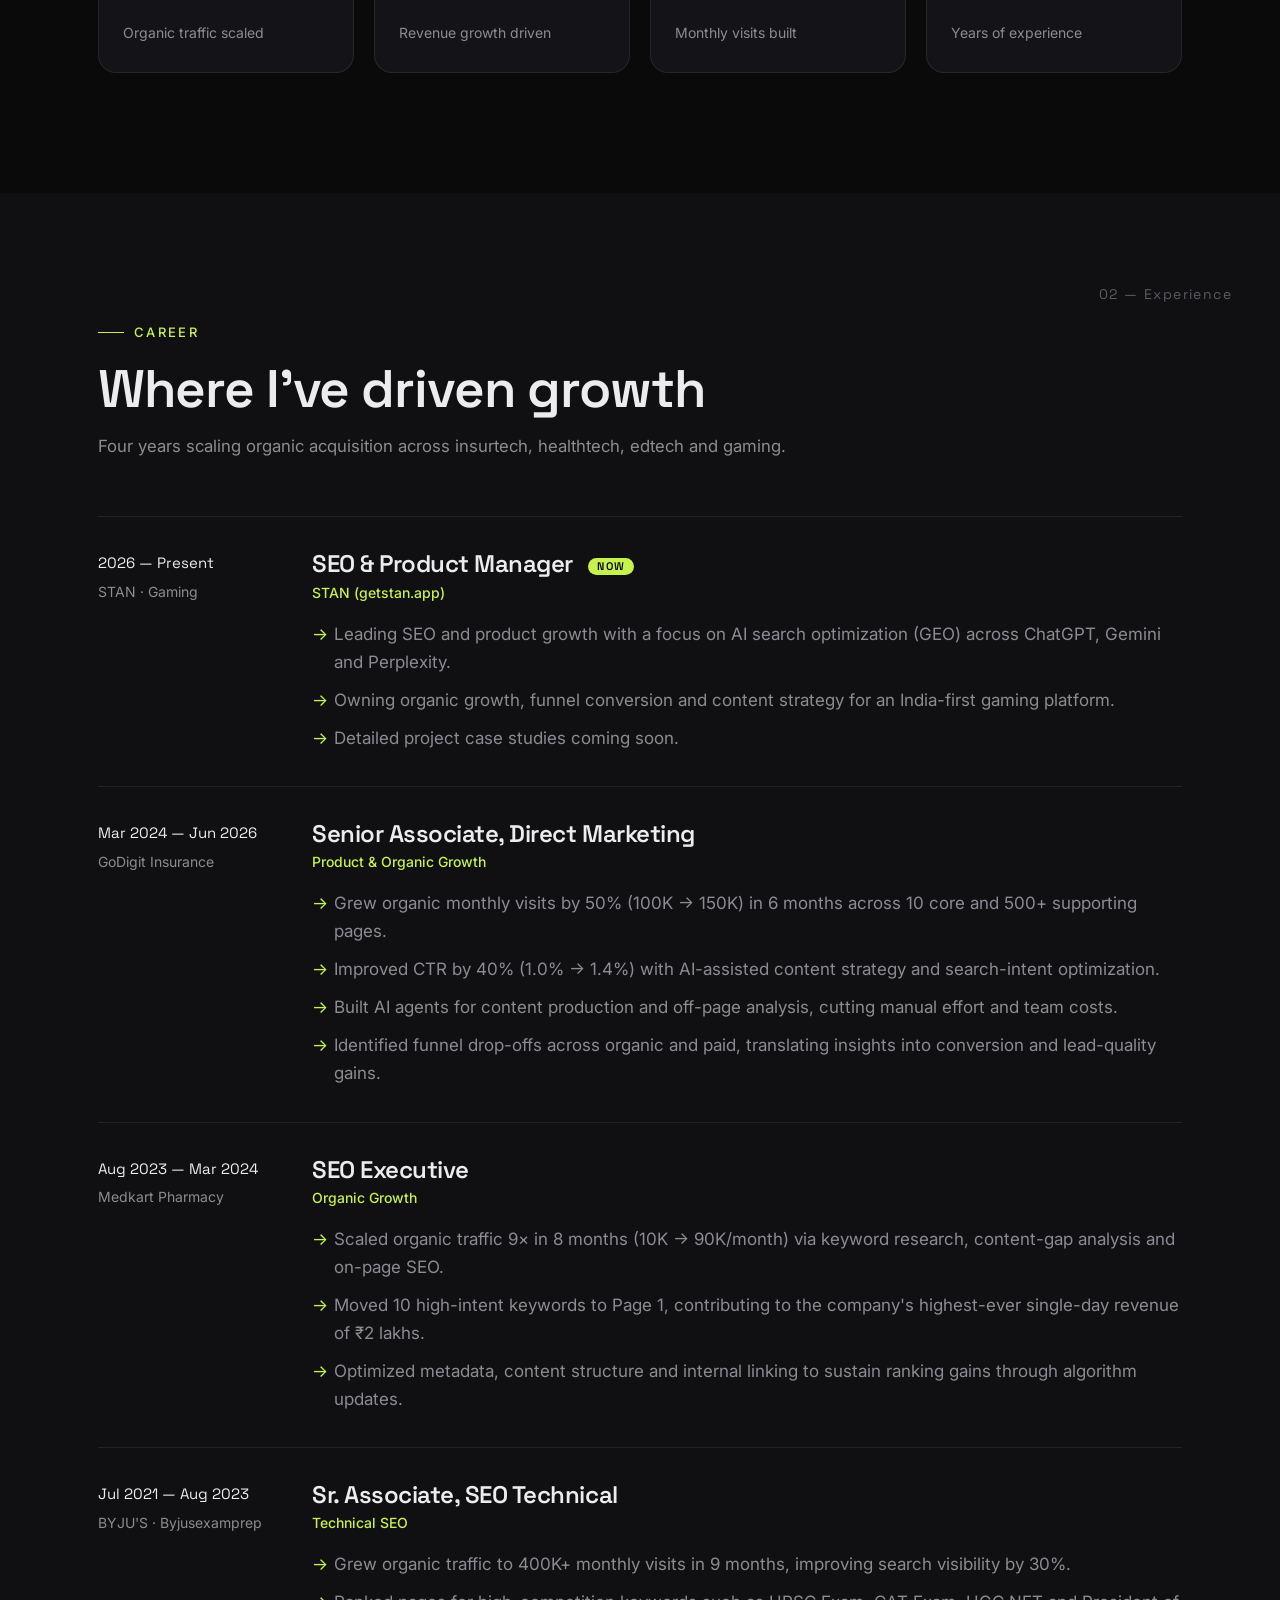
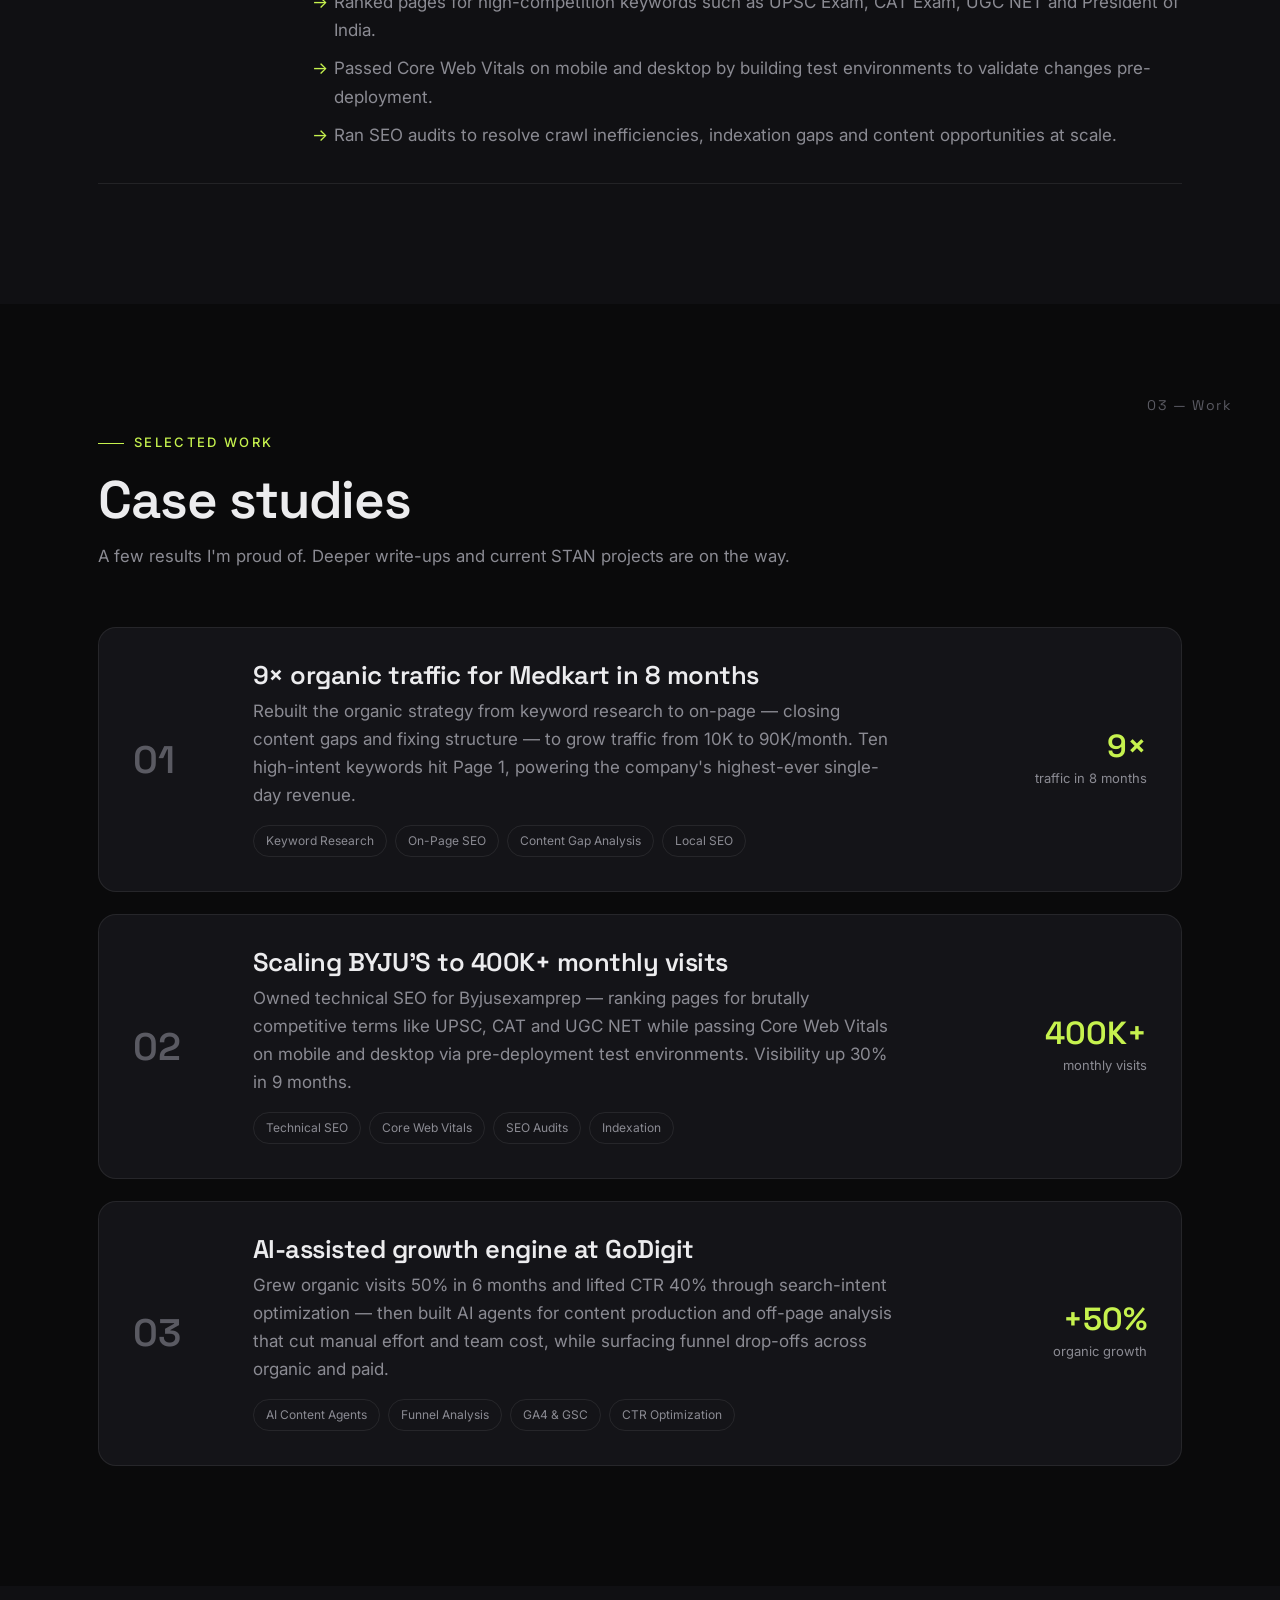
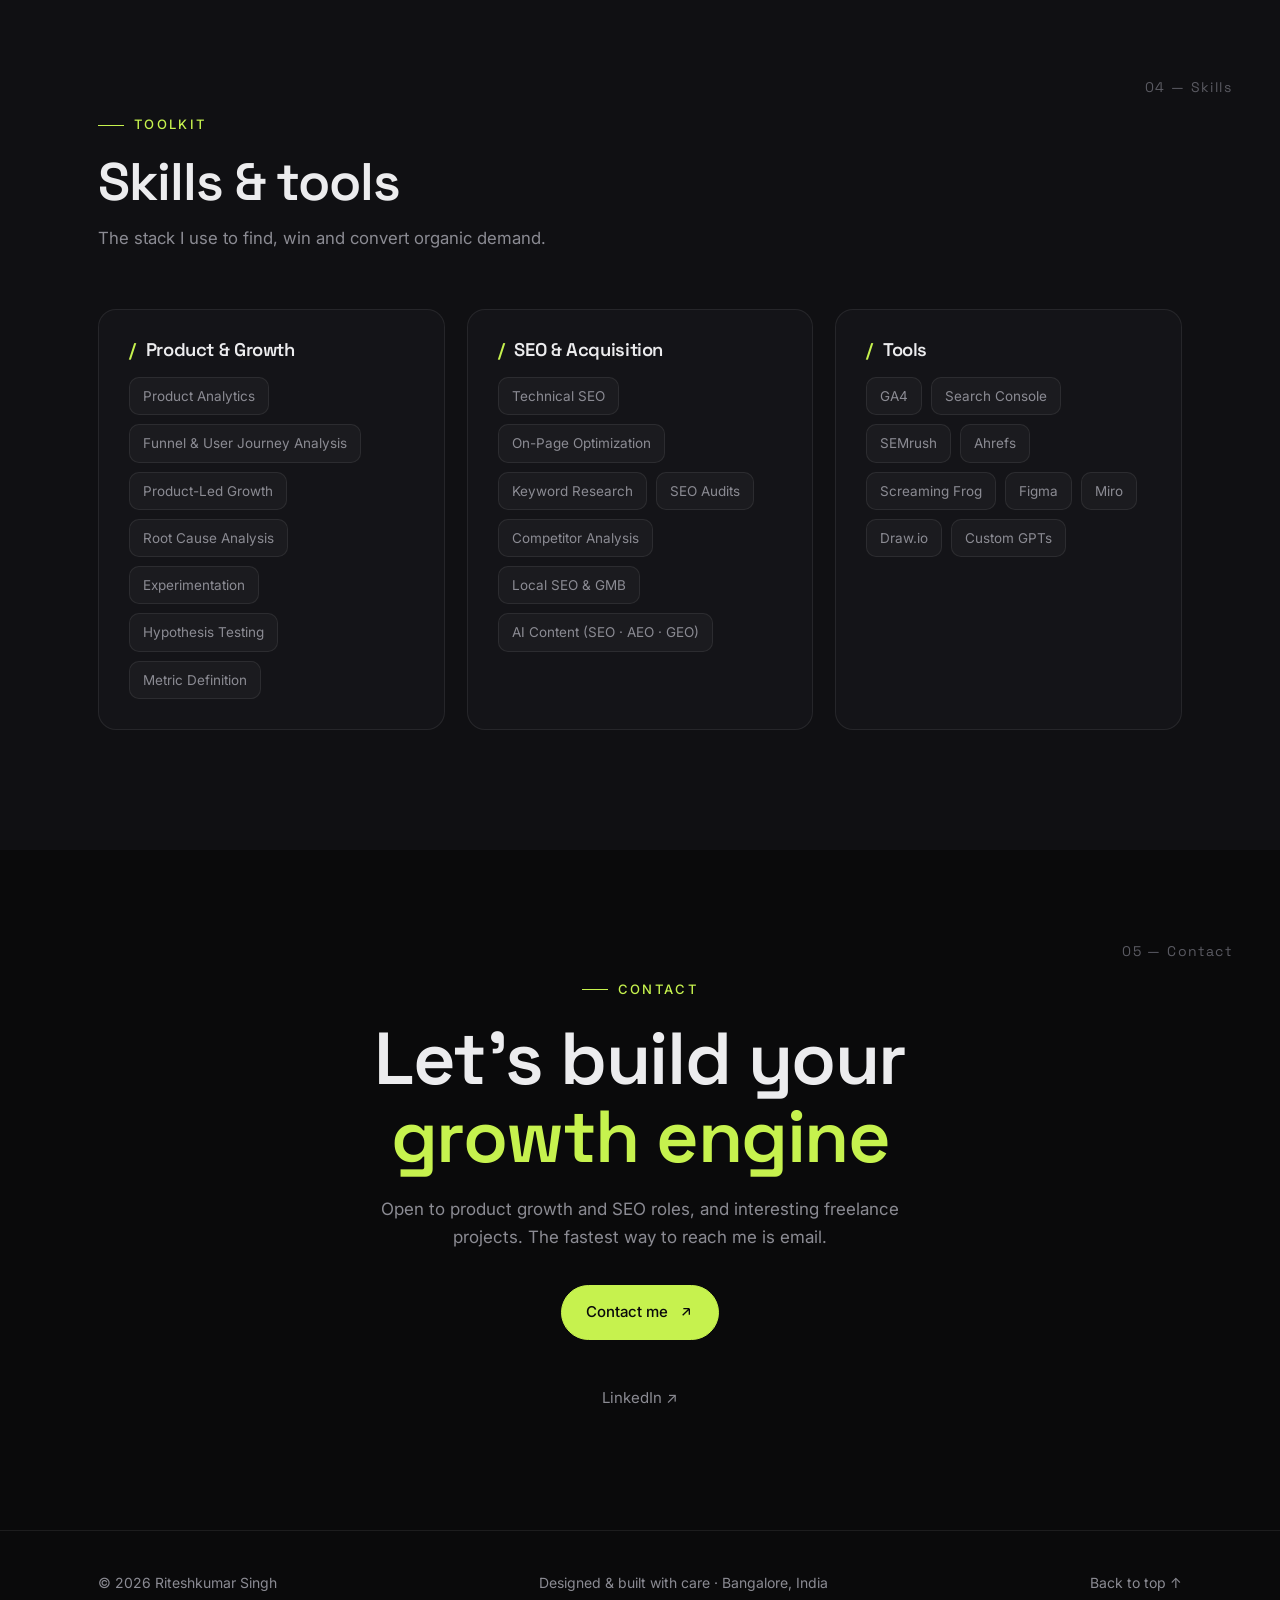
==== commit 6b22e483: "Update contact section: CTA to "Contact me" (singhh1108@gmail.com), keep only LinkedIn" ====
--- a/index.html
+++ b/index.html
@@ -288,7 +288,7 @@
     "name": "Riteshkumar Singh",
     "jobTitle": "SEO & Product Manager",
     "url": "https://riteshk-singh.github.io/",
-    "email": "design@getstan.app",
+    "email": "singhh1108@gmail.com",
     "address": { "@type": "PostalAddress", "addressLocality": "Bangalore", "addressCountry": "IN" },
     "alumniOf": "IIT Roorkee",
     "sameAs": ["https://www.linkedin.com/in/riteshkumar-singh/", "https://github.com/riteshk-singh"],
@@ -571,18 +571,16 @@
       <div class="wrap">
         <span class="eyebrow reveal" style="justify-content:center">Contact</span>
         <!-- EDIT: contact headline + email -->
-        <h2 class="reveal d1">Let's build your<br><a href="mailto:design@getstan.app">growth engine</a></h2>
+        <h2 class="reveal d1">Let's build your<br><a href="mailto:singhh1108@gmail.com">growth engine</a></h2>
         <p class="contact-sub reveal d2">Open to product growth and SEO roles, and interesting freelance projects. The fastest way to reach me is email.</p>
         <div class="contact-actions reveal d2">
-          <a href="mailto:design@getstan.app" class="btn btn-primary">design@getstan.app
+          <a href="mailto:singhh1108@gmail.com" class="btn btn-primary">Contact me
             <svg viewBox="0 0 24 24" fill="none" stroke="currentColor" stroke-width="2"><path d="M7 17L17 7M17 7H8M17 7V16"/></svg>
           </a>
         </div>
         <!-- EDIT: your social links -->
         <div class="socials reveal d3">
           <a href="https://www.linkedin.com/in/riteshkumar-singh/" target="_blank" rel="noopener">LinkedIn ↗</a>
-          <a href="https://github.com/riteshk-singh" target="_blank" rel="noopener">GitHub ↗</a>
-          <a href="mailto:design@getstan.app">Email ↗</a>
         </div>
       </div>
     </section>
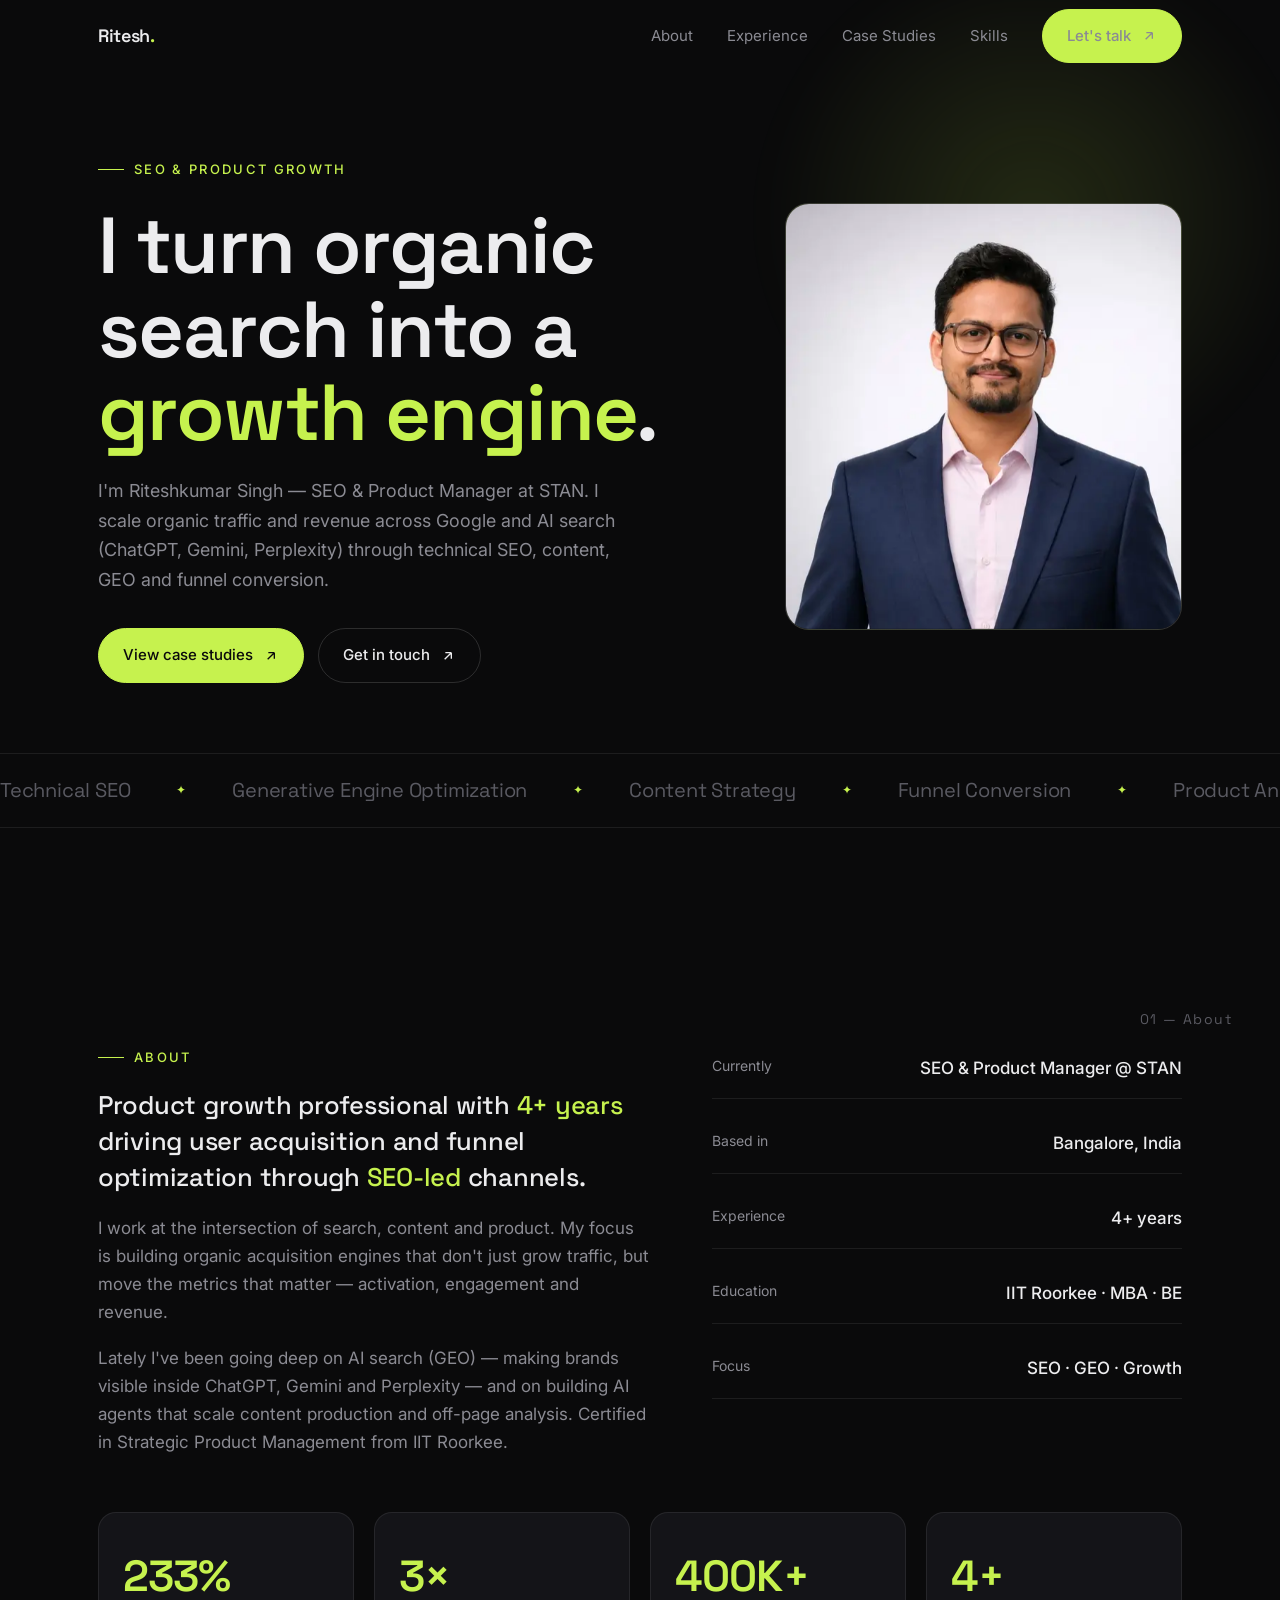
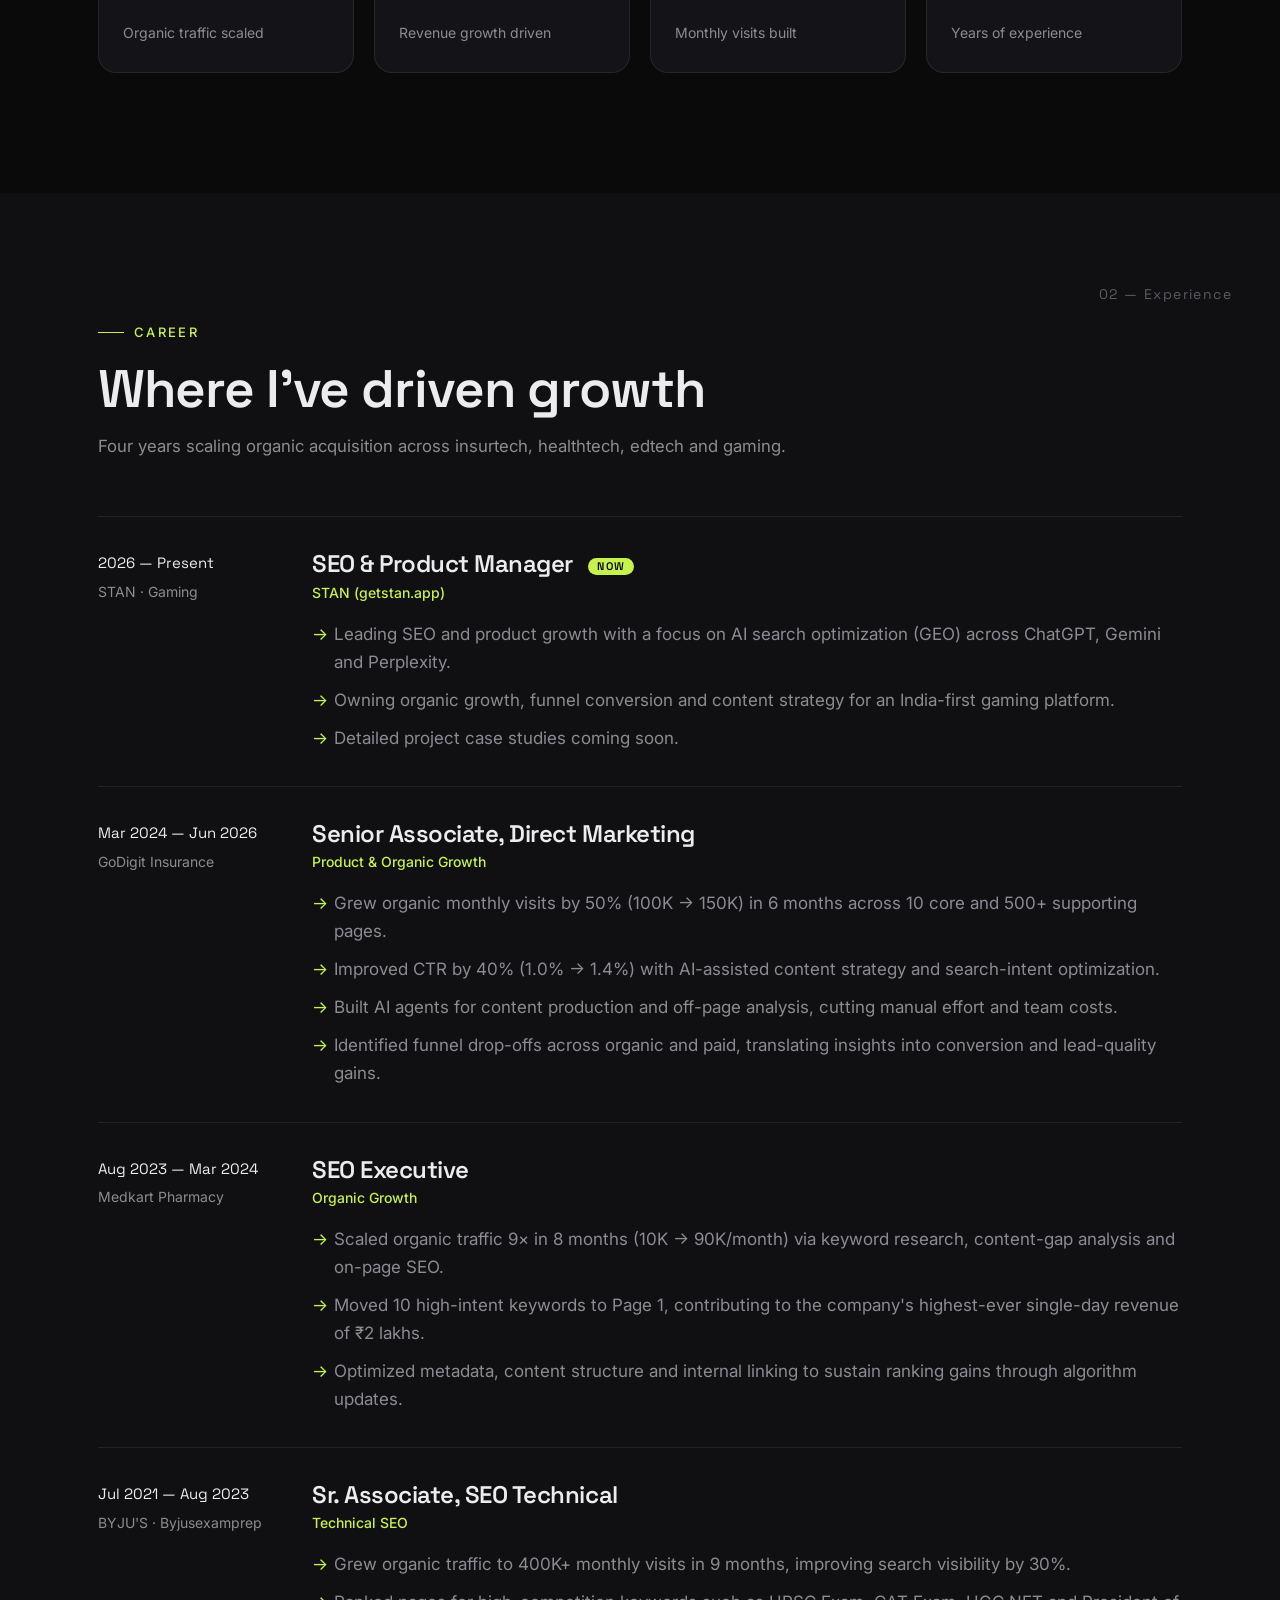
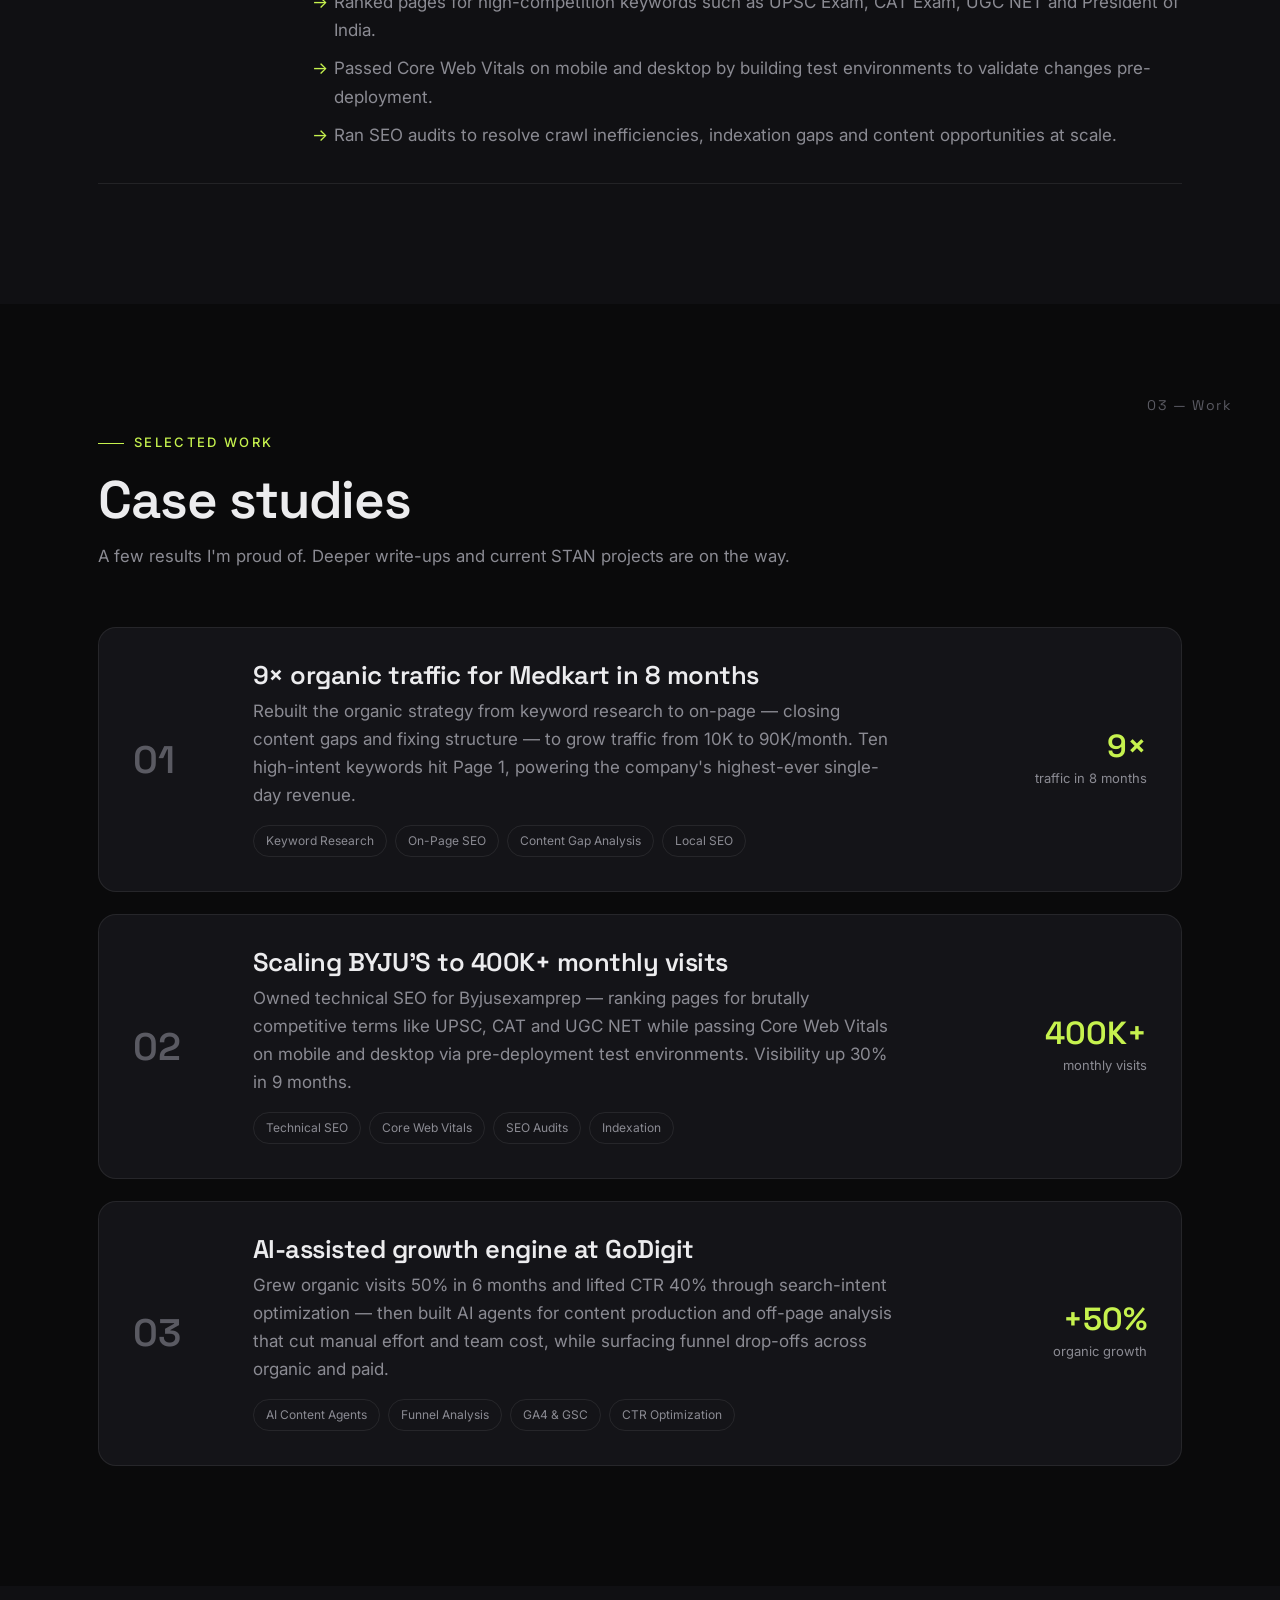
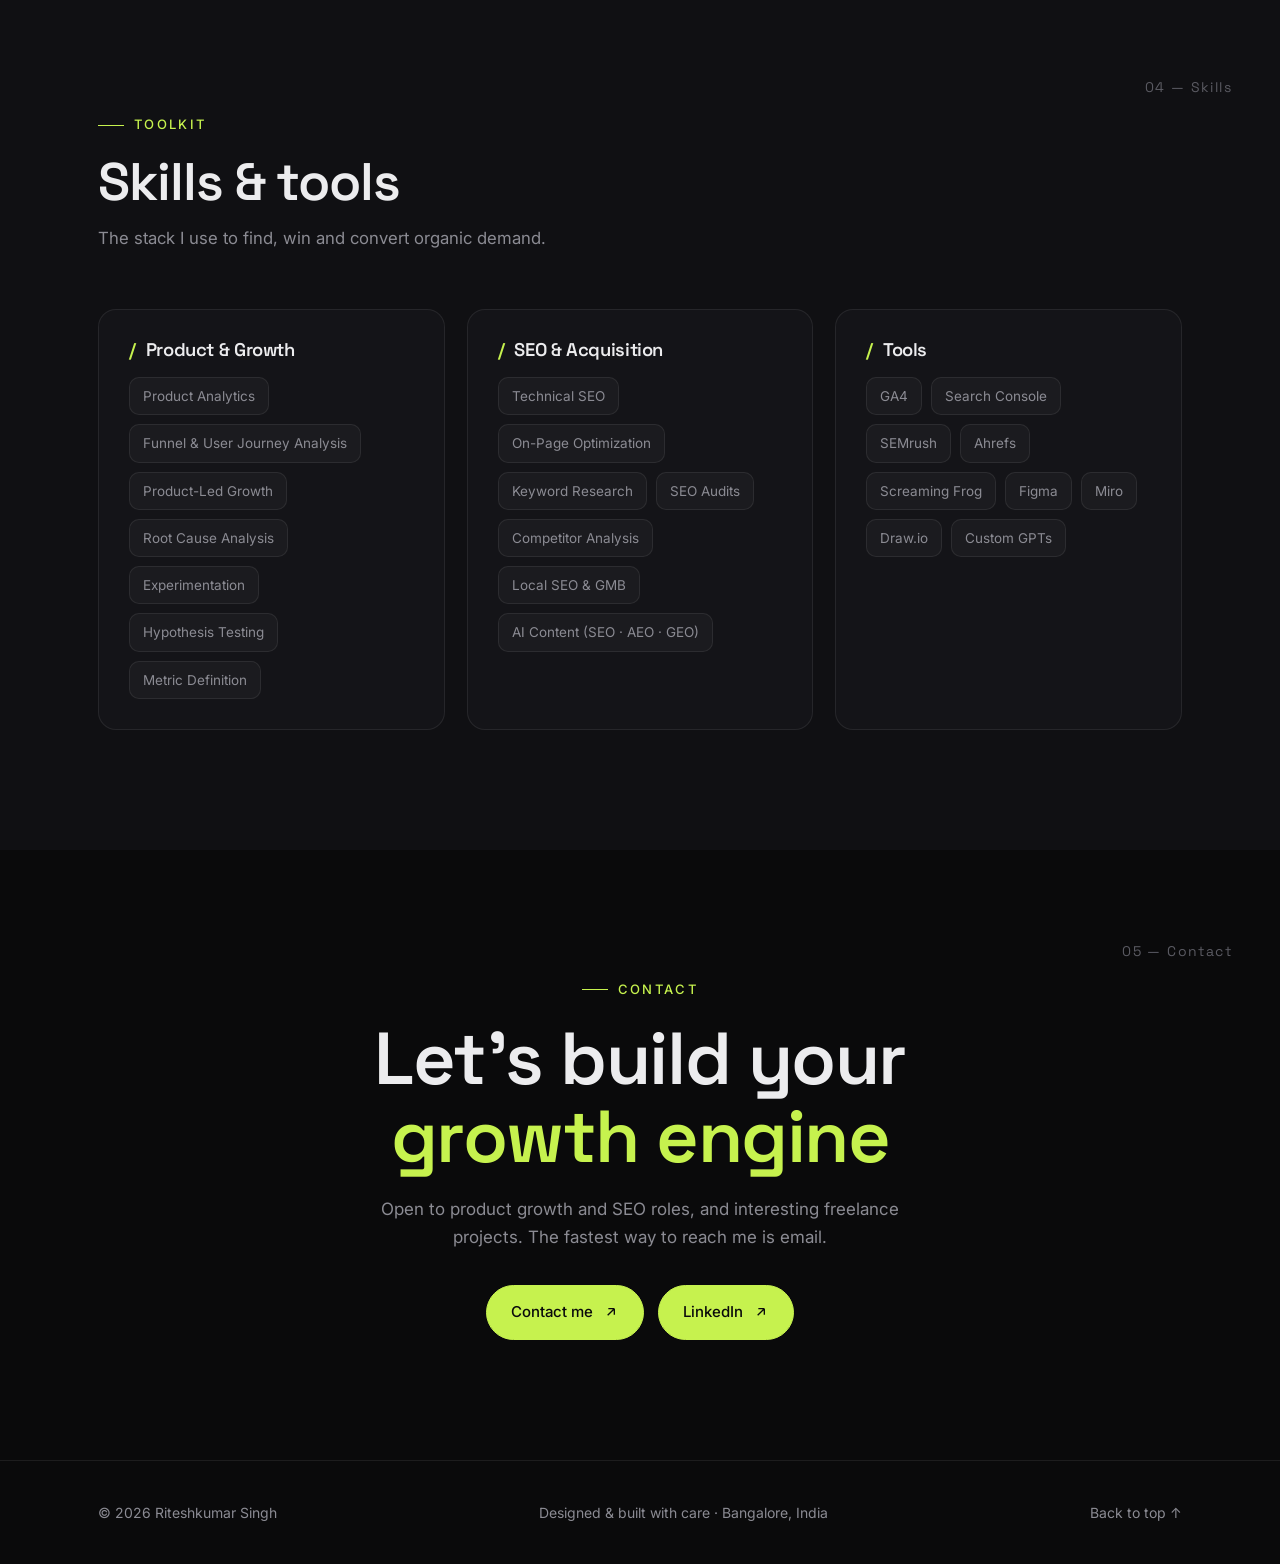
==== commit 5b1b0c4d: "Make LinkedIn a primary CTA button matching Contact me" ====
--- a/index.html
+++ b/index.html
@@ -577,10 +577,9 @@
           <a href="mailto:singhh1108@gmail.com" class="btn btn-primary">Contact me
             <svg viewBox="0 0 24 24" fill="none" stroke="currentColor" stroke-width="2"><path d="M7 17L17 7M17 7H8M17 7V16"/></svg>
           </a>
-        </div>
-        <!-- EDIT: your social links -->
-        <div class="socials reveal d3">
-          <a href="https://www.linkedin.com/in/riteshkumar-singh/" target="_blank" rel="noopener">LinkedIn ↗</a>
+          <a href="https://www.linkedin.com/in/riteshkumar-singh/" target="_blank" rel="noopener" class="btn btn-primary">LinkedIn
+            <svg viewBox="0 0 24 24" fill="none" stroke="currentColor" stroke-width="2"><path d="M7 17L17 7M17 7H8M17 7V16"/></svg>
+          </a>
         </div>
       </div>
     </section>
